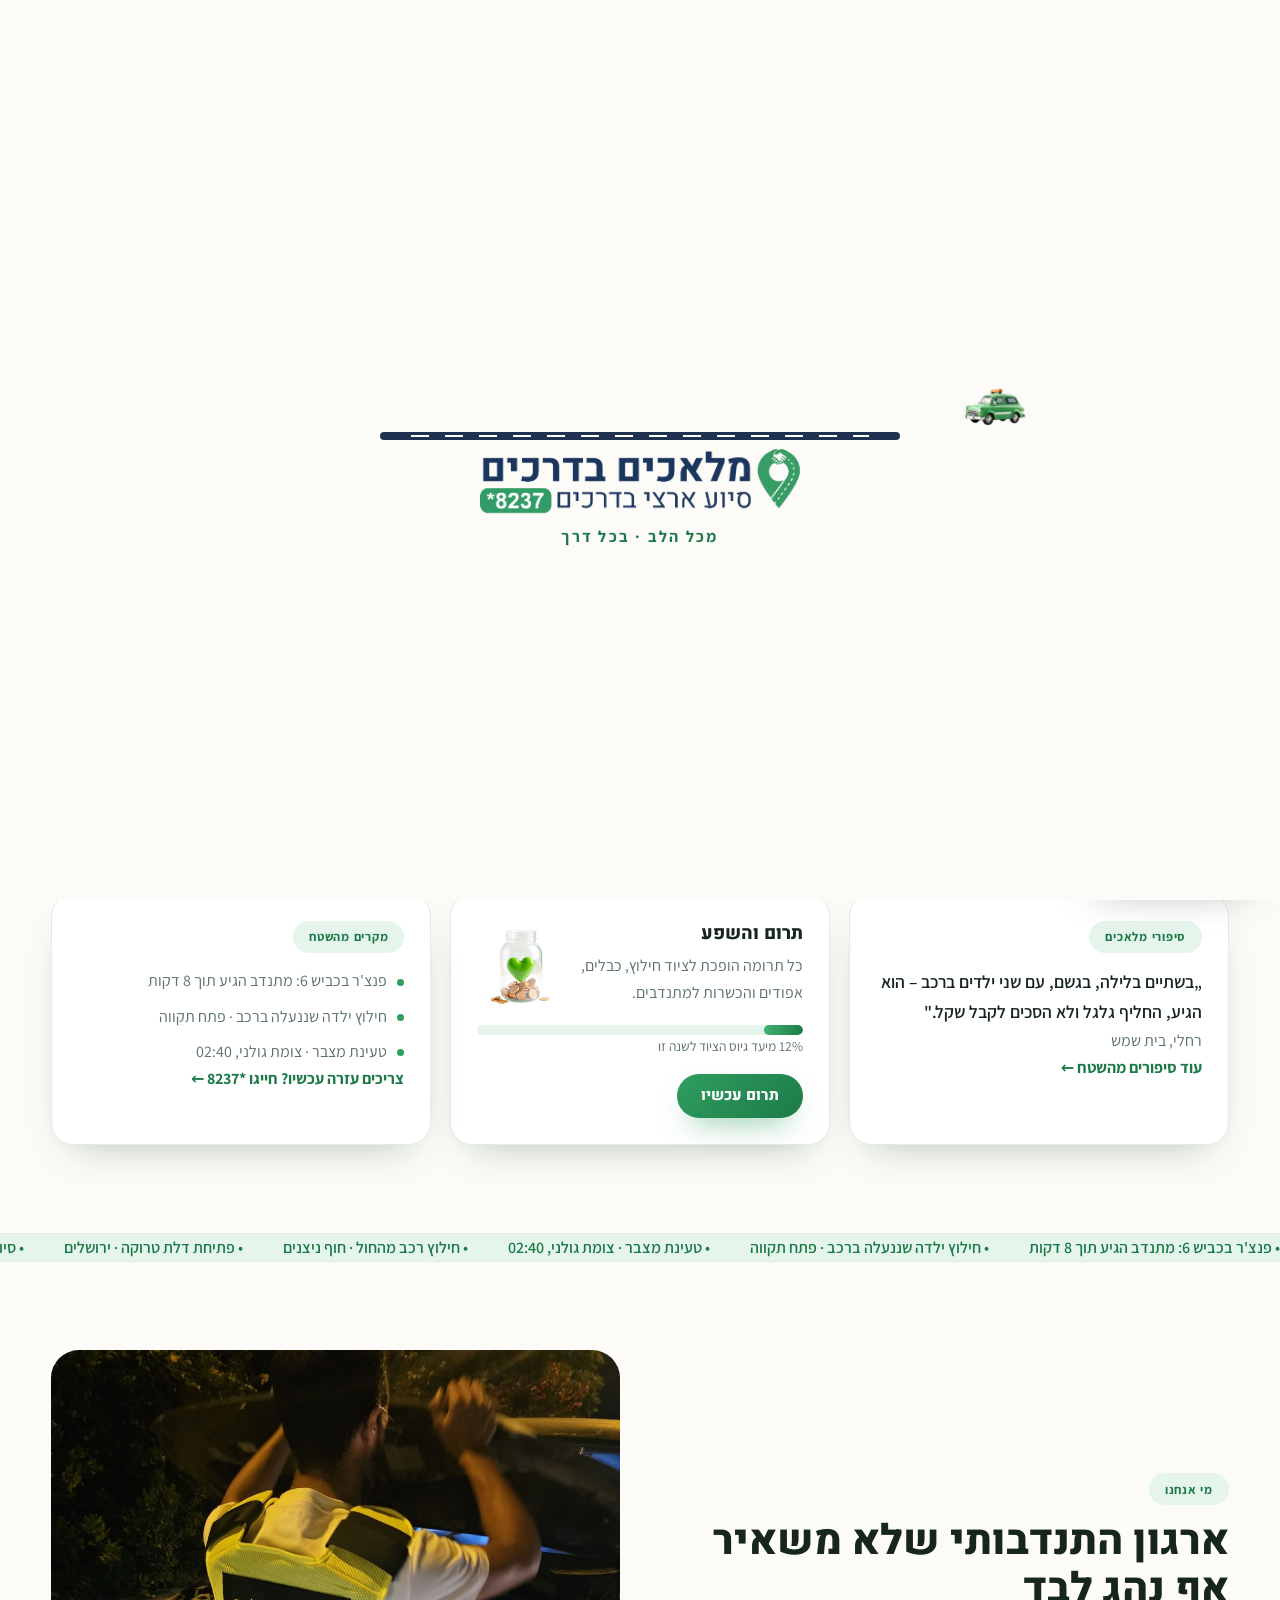
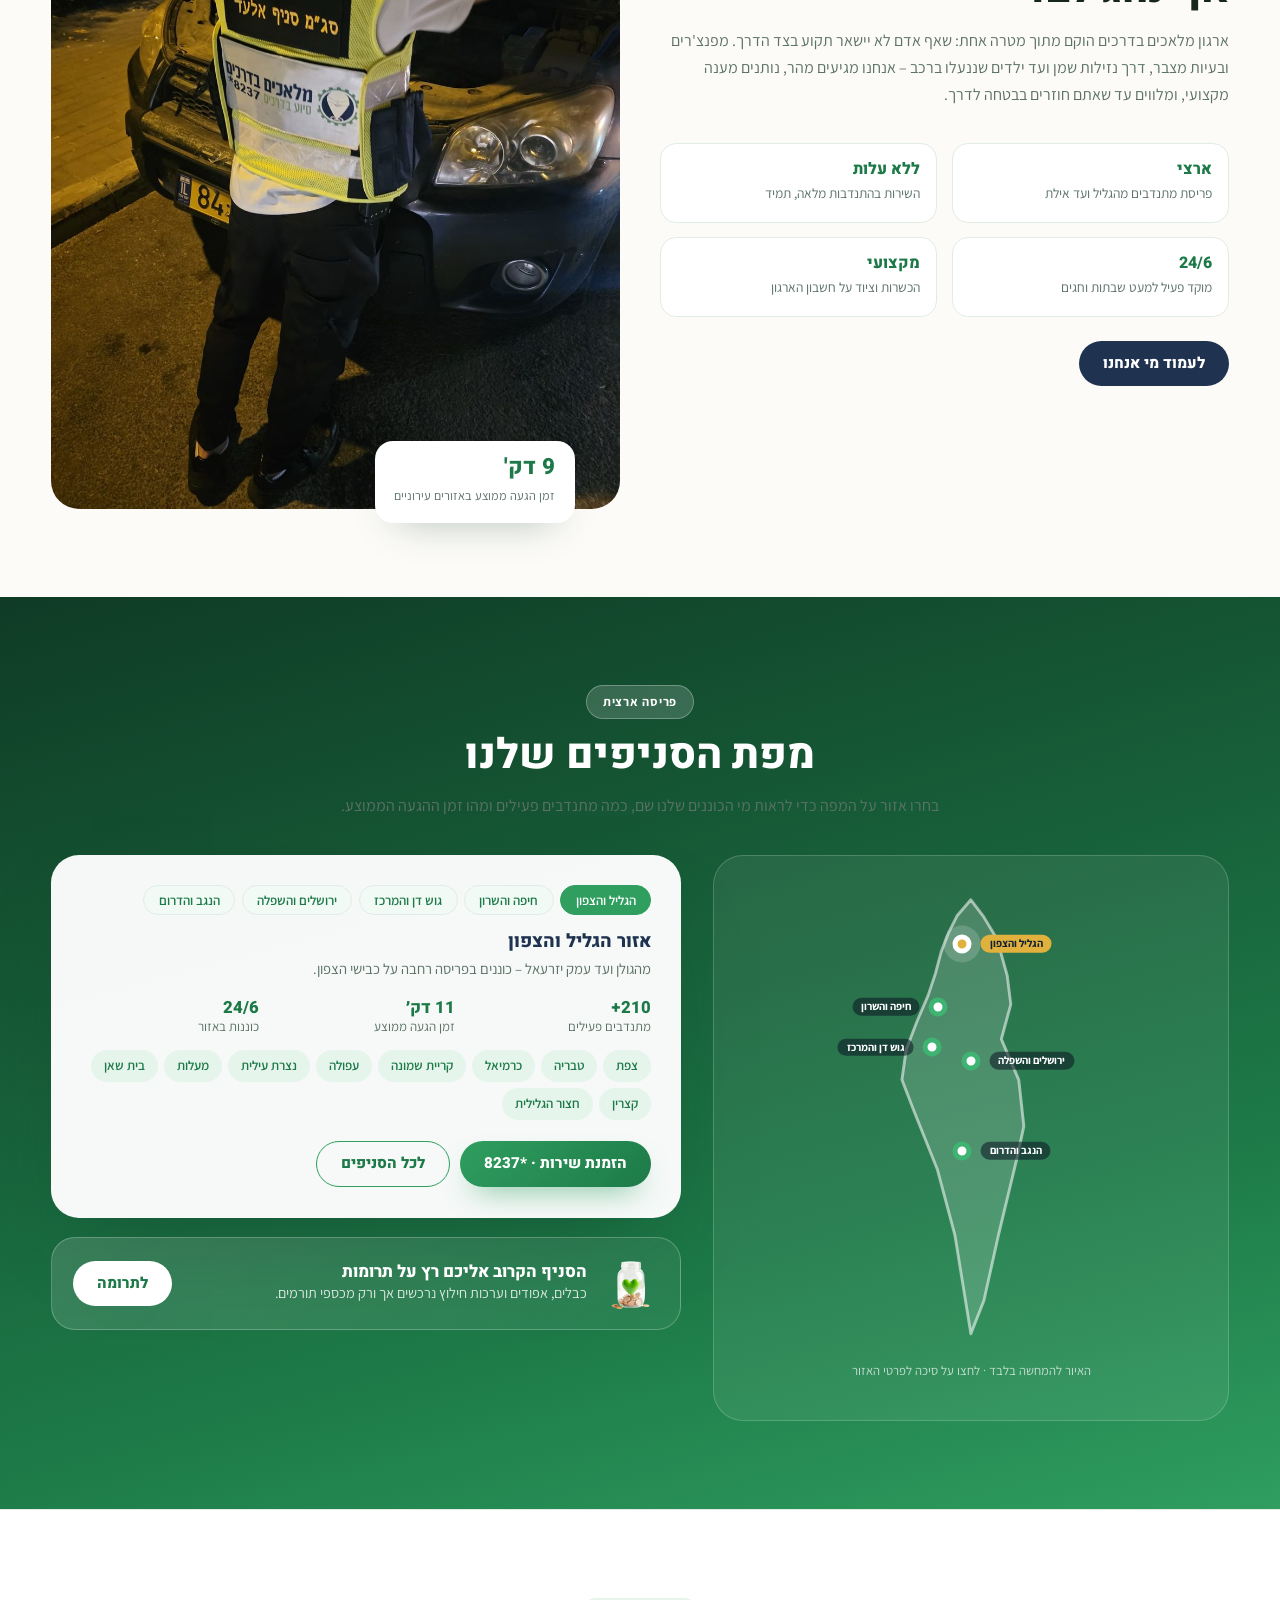
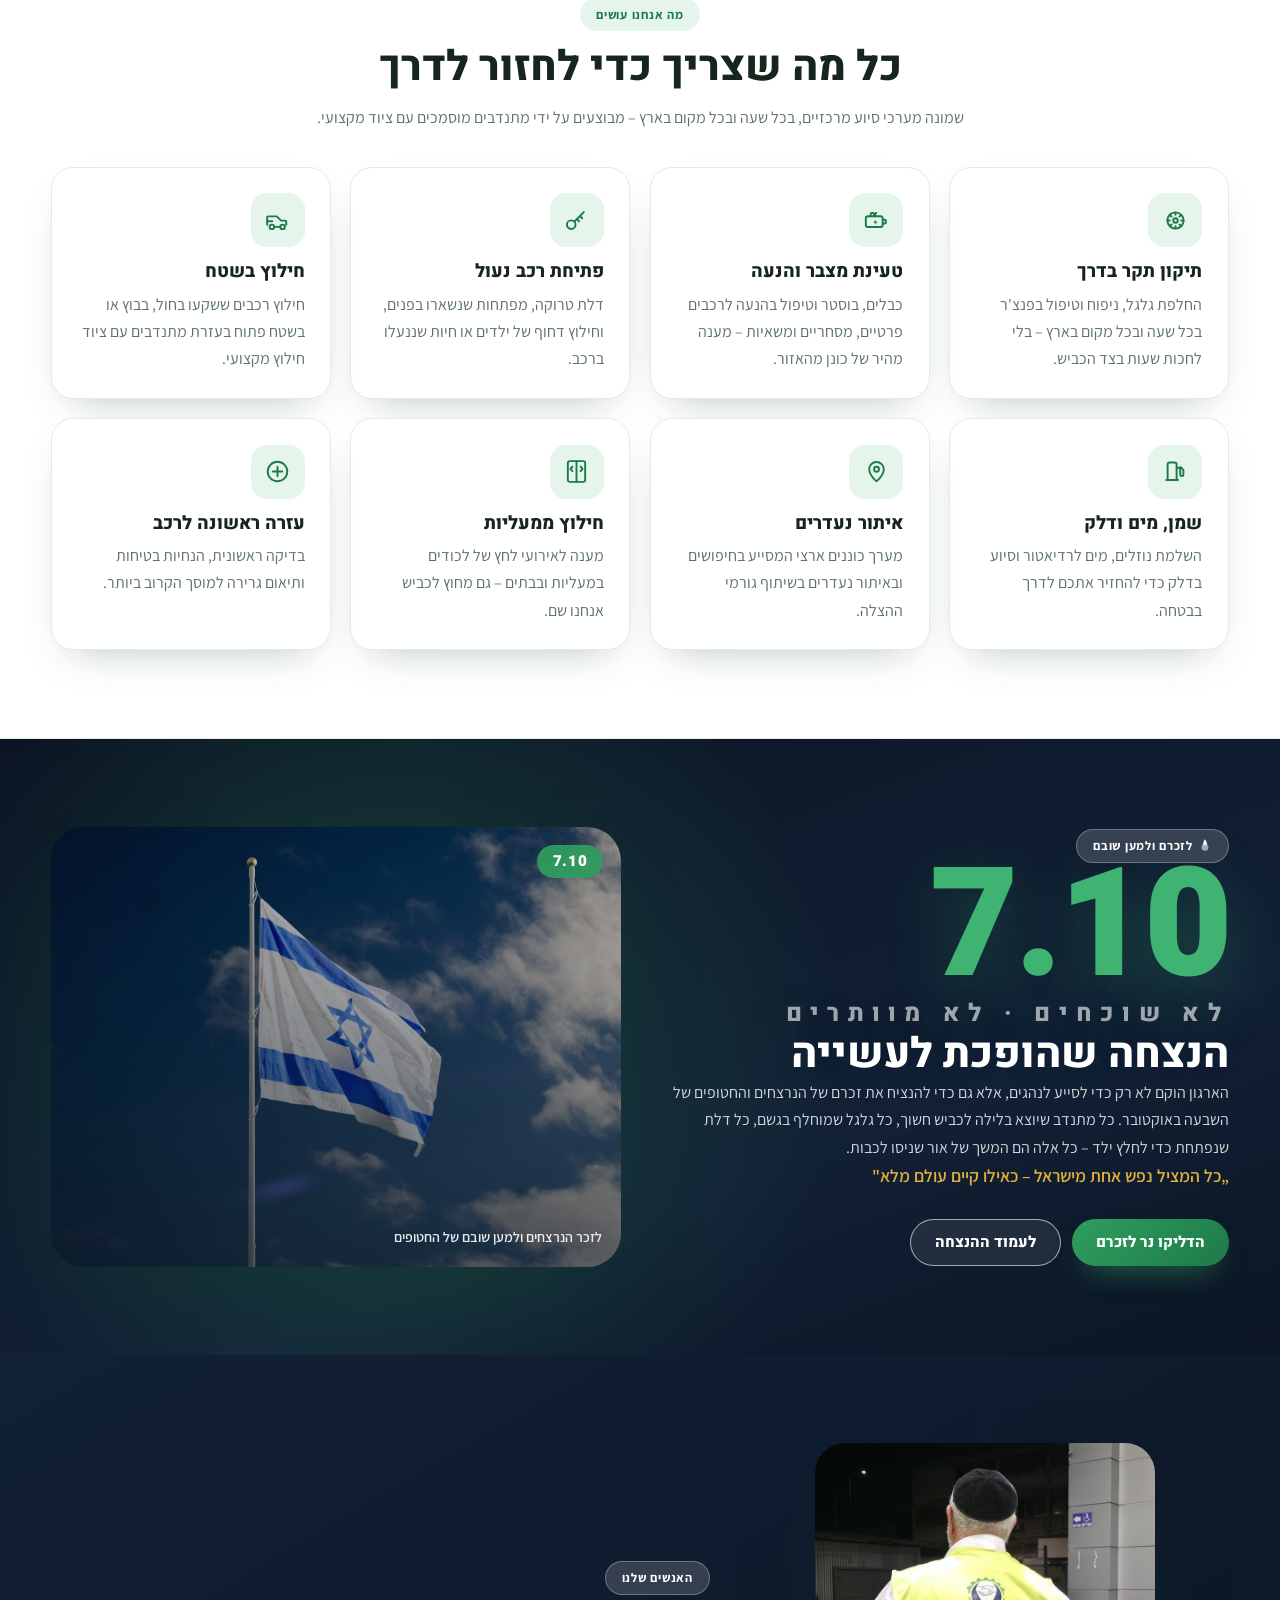
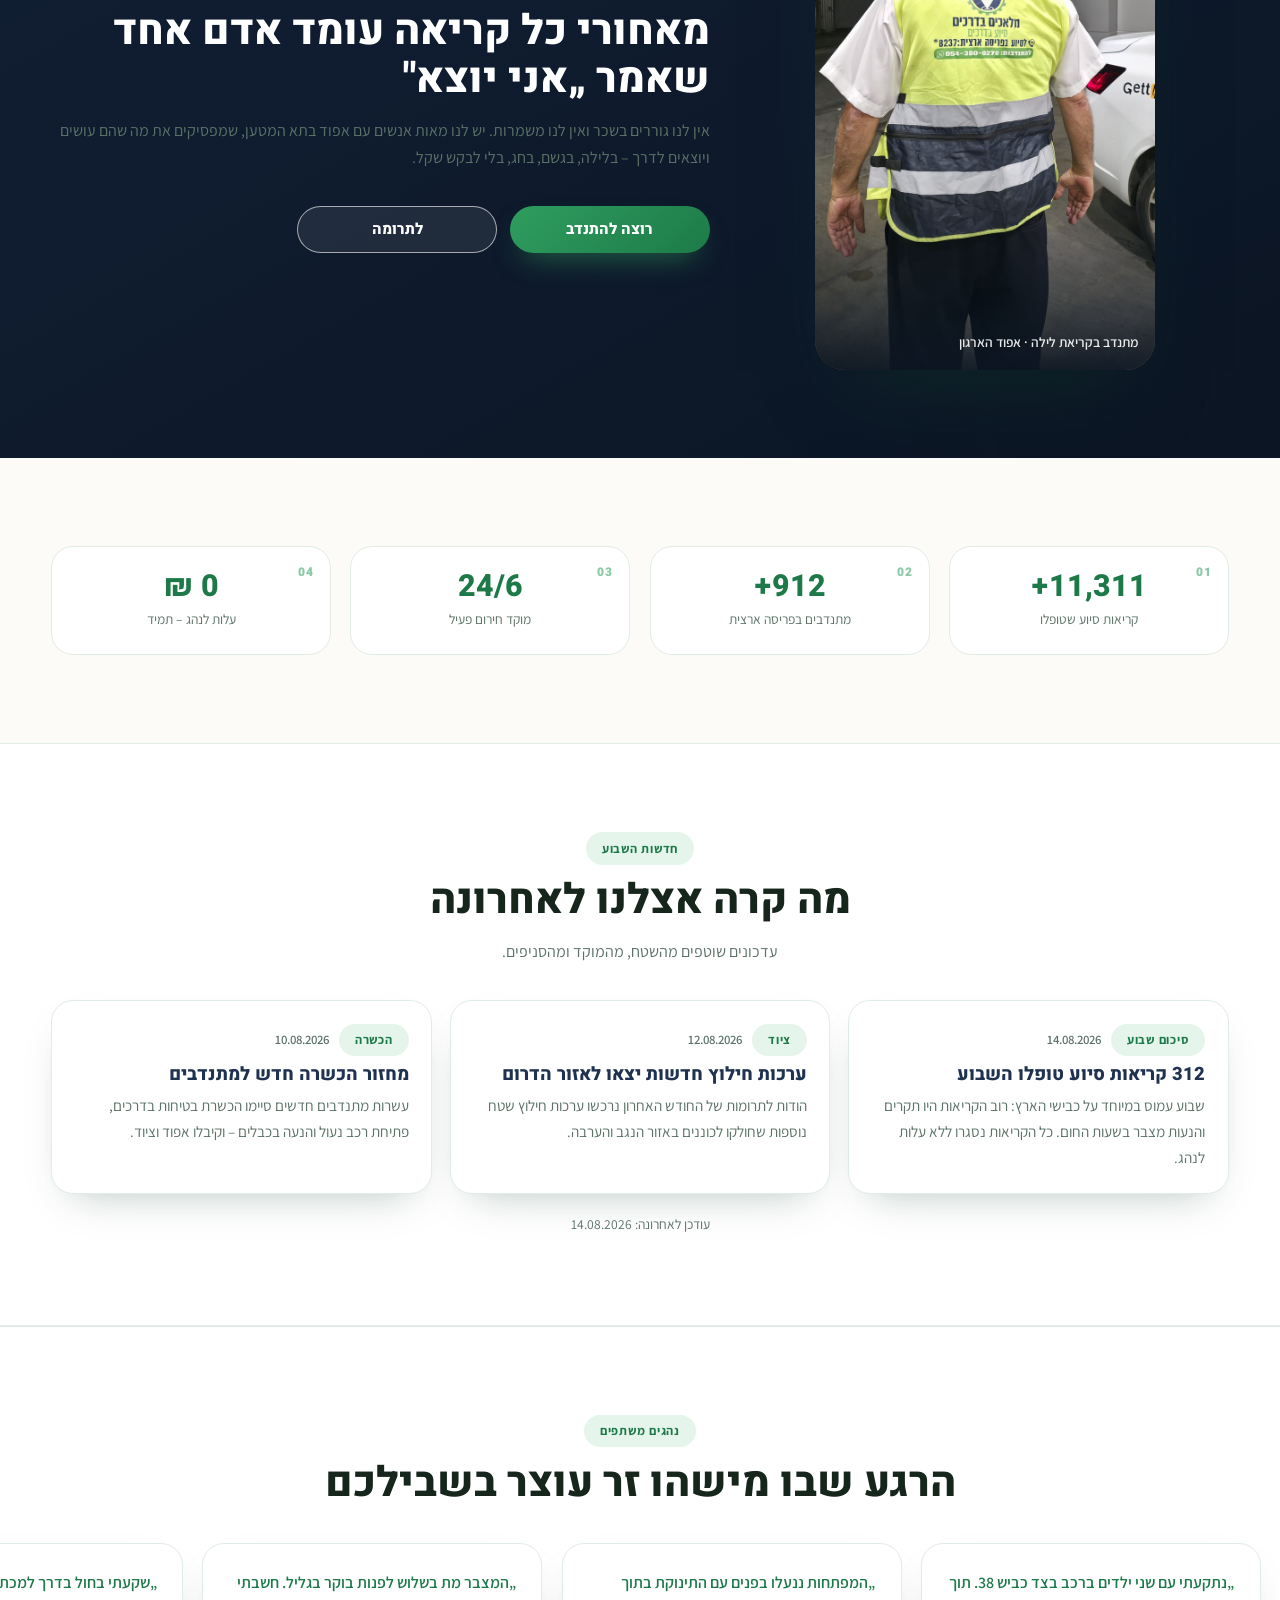
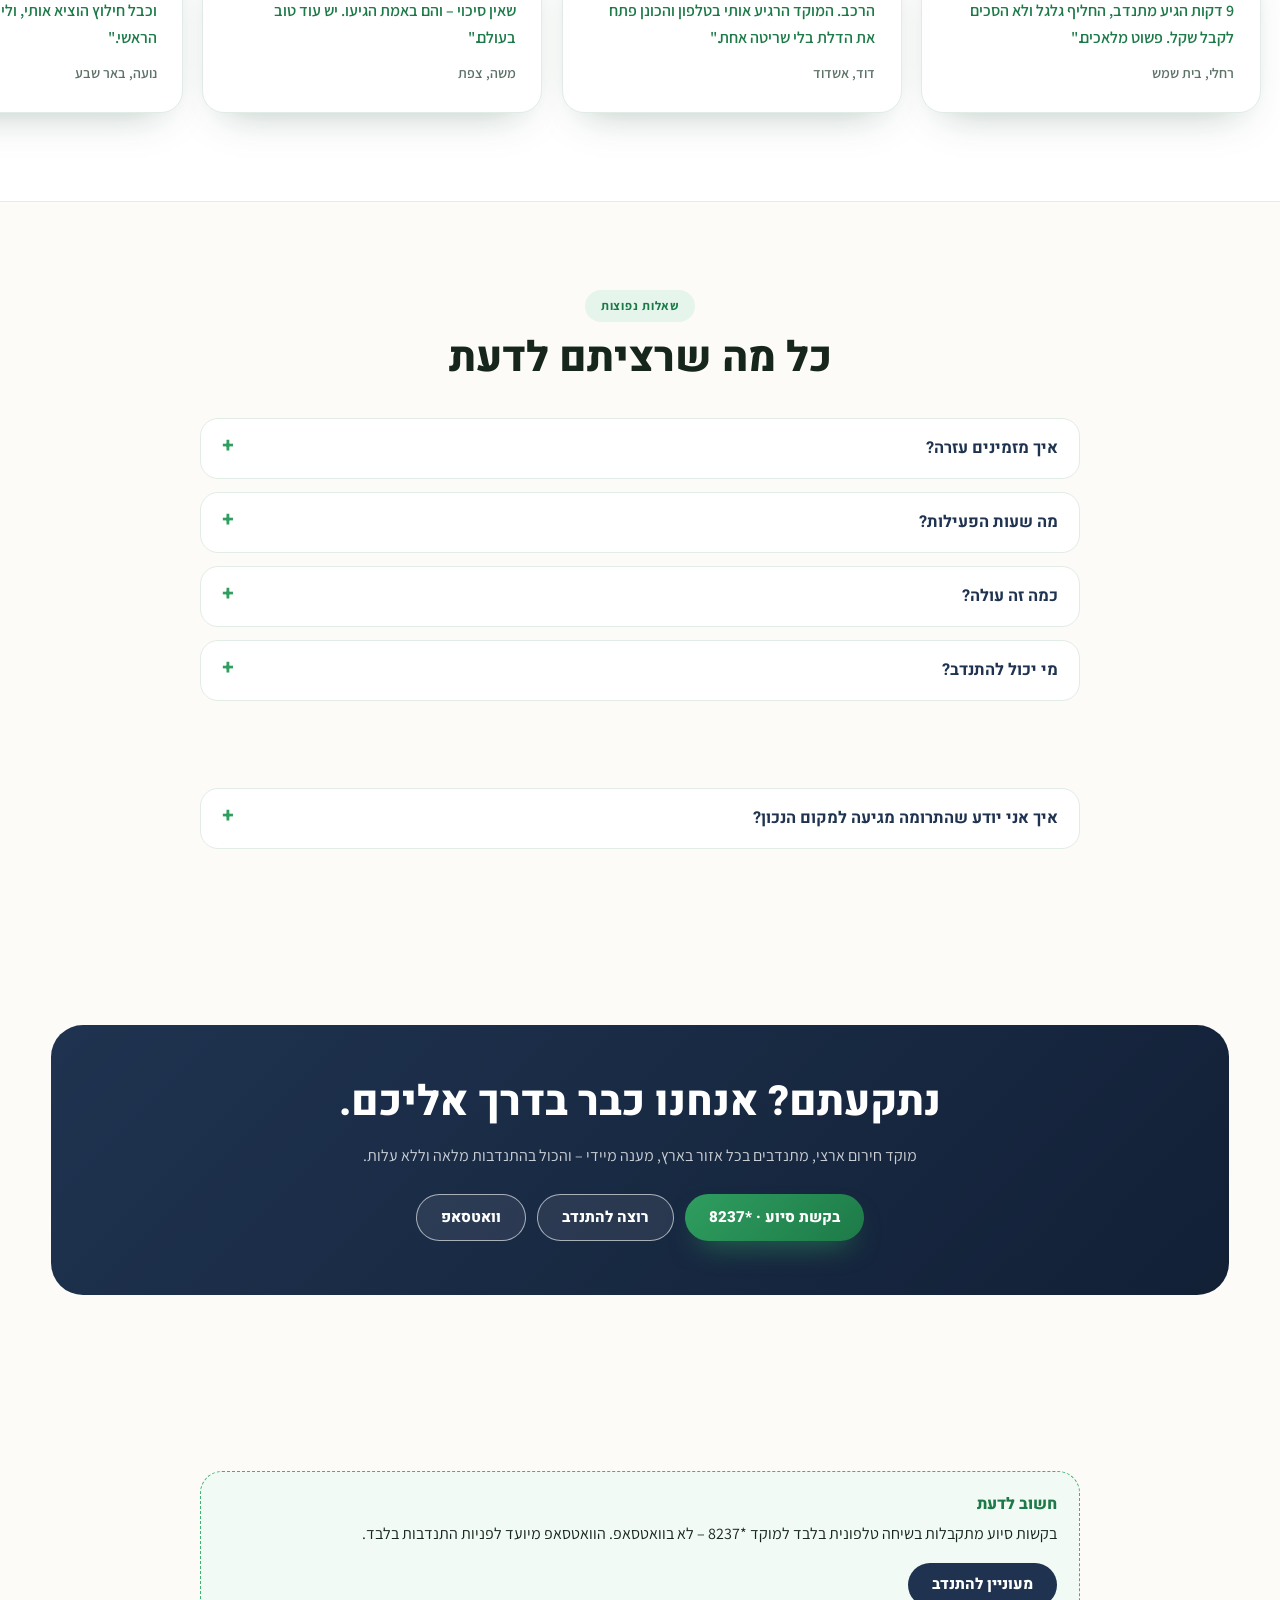
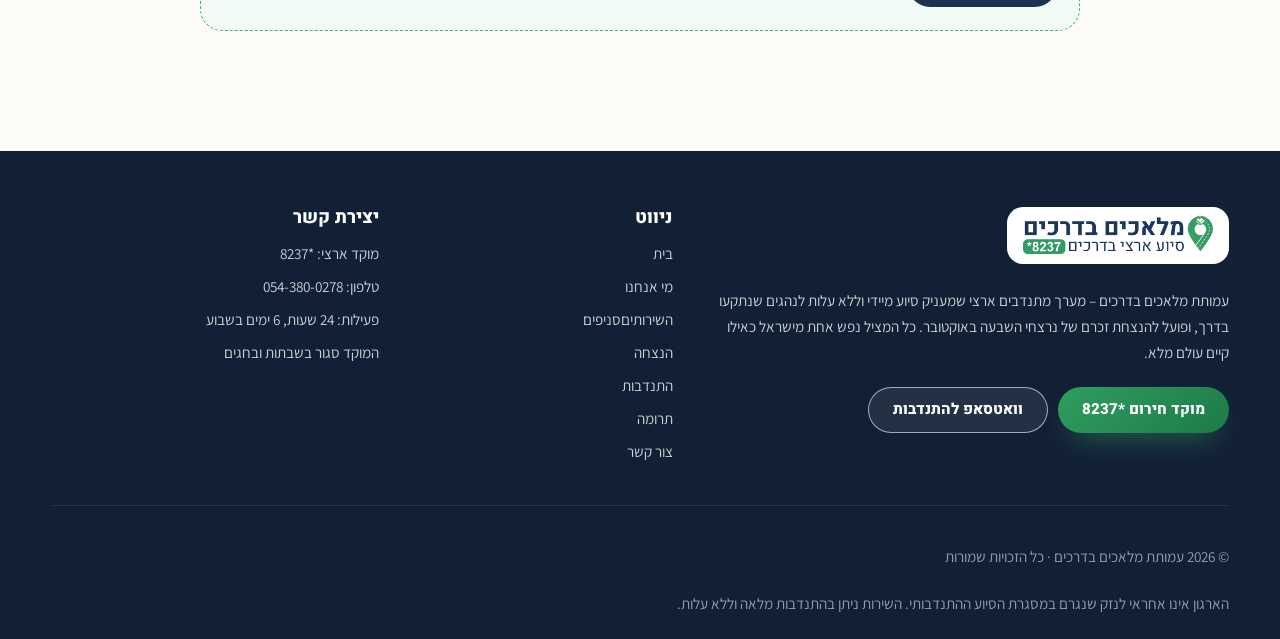
==== index.html @ f565f9f8 "Add files via upload" ====
<!DOCTYPE html>
<html lang="he" dir="rtl">
<head>
<meta charset="utf-8">
<meta name="viewport" content="width=device-width, initial-scale=1, viewport-fit=cover">
<title>מלאכים בדרכים | סיוע ארצי בדרכים 24/6 · *8237</title>
<meta name="description" content="נתקעתם בדרך? מלאכים בדרכים מגיעים אליכם בהתנדבות וללא עלות – פנצ&#x27;ר, מצבר, פתיחת רכב נעול וחילוץ בשטח. מוקד ארצי *8237.">
<meta property="og:title" content="מלאכים בדרכים | סיוע ארצי בדרכים 24/6 · *8237">
<meta property="og:description" content="נתקעתם בדרך? מלאכים בדרכים מגיעים אליכם בהתנדבות וללא עלות – פנצ&#x27;ר, מצבר, פתיחת רכב נעול וחילוץ בשטח. מוקד ארצי *8237.">
<meta property="og:type" content="website">
<meta name="twitter:card" content="summary_large_image">
<meta name="theme-color" content="#2f9e5f">
<link rel="icon" type="image/png" href="assets/favicon.png">
<link rel="preconnect" href="https://fonts.googleapis.com">
<link rel="preconnect" href="https://fonts.gstatic.com" crossorigin>
<link href="https://fonts.googleapis.com/css2?family=Heebo:wght@400;600;700;800;900&family=Assistant:wght@300;400;500;600;700&display=swap" rel="stylesheet">
<link rel="stylesheet" href="css/styles.css">
</head>
<body>

<div class="preloader" id="preloader">
  <div class="curtain curtain-top"></div>
  <div class="curtain curtain-bottom"></div>
  <div class="preloader-inner">
    <div class="road-wrap"><img class="intro-car" src="assets/car.png" alt=""><div class="road"></div><div class="road-dashes"></div></div>
    <img class="intro-logo" src="assets/logo.png" alt="מלאכים בדרכים">
    <p class="intro-tag">מכל הלב · בכל דרך</p>
  </div>
</div>

<header class="site-header" id="siteHeader">
  <div class="container header-inner">
    <a class="brand" href="index.html"><img src="assets/logo.png" alt="מלאכים בדרכים"></a>
    <div class="header-actions">
      <nav class="desktop-nav"><a class="nav-link is-active" href="index.html">בית</a><a class="nav-link" href="about.html">מי אנחנו</a><a class="nav-link" href="services.html">השירותים</a><a class="nav-link" href="branches.html">סניפים</a><a class="nav-link" href="memorial.html">הנצחה</a><a class="nav-link" href="volunteer.html">התנדבות</a><a class="nav-link" href="donate.html">תרומה</a><a class="nav-link" href="contact.html">צור קשר</a></nav>
      <a class="btn btn-navy" href="tel:*8237">חייגו *8237</a>
      <button class="burger" id="burger" aria-label="תפריט" aria-expanded="false"><span></span><span></span><span></span></button>
    </div>
  </div>
  <nav class="mobile-nav" id="mobileNav"><a href="index.html">בית</a><a href="about.html">מי אנחנו</a><a href="services.html">השירותים</a><a href="branches.html">סניפים</a><a href="memorial.html">הנצחה</a><a href="volunteer.html">התנדבות</a><a href="donate.html">תרומה</a><a href="contact.html">צור קשר</a><a class="btn btn-primary" href="tel:*8237">בקשת סיוע · *8237</a></nav>
</header>
<main>

<section class="hero">
  <div class="container hero-grid solo">
    <div class="hero-copy reveal">
      <span class="pill-light">עמותה התנדבותית · פריסה ארצית</span>
      <h1>נתקעתם עם הרכב?<br>אנחנו כבר בדרך אליכם</h1>
      <div class="road-strip" aria-hidden="true">
        <svg class="road-strip-car" viewBox="0 0 24 24" width="22" height="22" fill="none" stroke="#fff" stroke-width="1.8" stroke-linecap="round" stroke-linejoin="round"><path d="M3 15.5V12a1 1 0 0 1 1-1h1.5l2-3h9l2 3H20a1 1 0 0 1 1 1v3.5"/><path d="M3 15.5h18"/><circle cx="7.5" cy="15.5" r="1.6" fill="#fff" stroke="none"/><circle cx="16.5" cy="15.5" r="1.6" fill="#fff" stroke="none"/></svg>
      </div>
      <p>מוקד חירום 24/6 ומאות מתנדבים שיוצאים לדרך ברגע שאתם נתקעים: פנצ'ר, מצבר, דלת נעולה, חילוץ בשטח ואיתור נעדרים. מכל הלב, בכל דרך, בלי עלות ובלי תנאים, מתוך שליחות ולזכר נרצחי השבעה באוקטובר.</p>
      <div class="hero-actions duo">
        <a class="btn btn-white" href="tel:*8237">הזמנת שירות · *8237</a>
        <a class="btn btn-ghost-light" href="donate.html">לתרומה</a>
      </div>
      <dl class="hero-stats"><div><dt class="counter">12,400+</dt><dd>קריאות סיוע שטופלו</dd></div><div><dt class="counter">1,000+</dt><dd>מתנדבים בפריסה ארצית</dd></div><div><dt>24/6</dt><dd>מוקד חירום פעיל</dd></div></dl>
    </div>
  </div>
  <svg class="wave" viewBox="0 0 1440 90" preserveAspectRatio="none"><path d="M0 90V26C300 78 640 4 940 24 1160 39 1310 74 1440 56V90Z"/></svg>
</section>

<section class="container float-cards">
  <article class="card tilt reveal">
    <span class="pill">סיפורי מלאכים</span>
    <p class="quote">„בשתיים בלילה, בגשם, עם שני ילדים ברכב – הוא הגיע, החליף גלגל ולא הסכים לקבל שקל."</p>
    <p class="muted">רחלי, בית שמש</p>
    <a class="link" href="about.html">עוד סיפורים מהשטח ←</a>
  </article>
  <article class="card tilt reveal">
    <div class="card-row">
      <div><h3>תרום והשפע</h3><p class="muted">כל תרומה הופכת לציוד חילוץ, כבלים, אפודים והכשרות למתנדבים.</p></div>
      <img class="jar float" src="assets/jar.png" alt="צנצנת תרומות">
    </div>
    <div class="progress"><span style="width:12%"></span></div>
    <p class="muted small">12% מיעד גיוס הציוד לשנה זו</p>
    <a class="btn btn-primary" href="donate.html">תרום עכשיו</a>
  </article>
  <article class="card tilt reveal">
    <span class="pill">מקרים מהשטח</span>
    <ul class="dot-list"><li>פנצ'ר בכביש 6: מתנדב הגיע תוך 8 דקות</li><li>חילוץ ילדה שננעלה ברכב · פתח תקווה</li><li>טעינת מצבר · צומת גולני, 02:40</li></ul>
    <a class="link" href="tel:*8237">צריכים עזרה עכשיו? חייגו *8237 ←</a>
  </article>
</section>

<section class="ticker"><div class="ticker-track"><span>• פנצ'ר בכביש 6: מתנדב הגיע תוך 8 דקות</span><span>• חילוץ ילדה שננעלה ברכב · פתח תקווה</span><span>• טעינת מצבר · צומת גולני, 02:40</span><span>• חילוץ רכב מהחול · חוף ניצנים</span><span>• פתיחת דלת טרוקה · ירושלים</span><span>• סיוע בדלק · כביש 90</span><span>• פנצ'ר בכביש 6: מתנדב הגיע תוך 8 דקות</span><span>• חילוץ ילדה שננעלה ברכב · פתח תקווה</span><span>• טעינת מצבר · צומת גולני, 02:40</span><span>• חילוץ רכב מהחול · חוף ניצנים</span><span>• פתיחת דלת טרוקה · ירושלים</span><span>• סיוע בדלק · כביש 90</span></div></section>

<section class="container split">
  <div class="reveal">
    <div class="section-head start"><span class="pill">מי אנחנו</span><h2>ארגון התנדבותי שלא משאיר אף נהג לבד</h2><p>ארגון מלאכים בדרכים הוקם מתוך מטרה אחת: שאף אדם לא יישאר תקוע בצד הדרך. מפנצ'רים ובעיות מצבר, דרך נזילות שמן ועד ילדים שננעלו ברכב – אנחנו מגיעים מהר, נותנים מענה מקצועי, ומלווים עד שאתם חוזרים בבטחה לדרך.</p></div>
    <div class="mini-grid">
      <div class="mini"><strong>ארצי</strong><span>פריסת מתנדבים מהגליל ועד אילת</span></div>
      <div class="mini"><strong>ללא עלות</strong><span>השירות בהתנדבות מלאה, תמיד</span></div>
      <div class="mini"><strong>24/6</strong><span>מוקד פעיל למעט שבתות וחגים</span></div>
      <div class="mini"><strong>מקצועי</strong><span>הכשרות וציוד על חשבון הארגון</span></div>
    </div>
    <a class="btn btn-navy" href="about.html">לעמוד מי אנחנו</a>
  </div>
  <div class="reveal art-box">
    <img src="assets/field-hood.jpg" alt="מתנדב מלאכים בדרכים מטפל ברכב שנתקע בלילה">
    <div class="badge-float"><strong class="counter">9 דק'</strong><span>זמן הגעה ממוצע באזורים עירוניים</span></div>
  </div>
</section>

<!-- ===== פריסה ארצית: מפה + סניפים + תרומה ===== -->
<section class="reach">
  <div class="container">
    <div class="section-head"><span class="pill-light">פריסה ארצית</span><h2>מפת הסניפים שלנו</h2><p class="light-text">בחרו אזור על המפה כדי לראות מי הכוננים שלנו שם, כמה מתנדבים פעילים ומהו זמן ההגעה הממוצע.</p></div>
    <div class="reach-grid">
      <div class="map-stage reveal">
        <div class="map-canvas">
          <svg class="map-svg" viewBox="0 0 300 620" role="img" aria-label="מפת ישראל עם אזורי הפעילות של הארגון">
            <path class="map-land" d="M150 8 L168 32 L186 62 L200 112 L205 152 L192 200 L216 256 L223 320 L214 362 L188 470 L168 560 L150 606 L128 470 L104 380 L72 300 L55 256 L61 214 L76 175 L91 140 L101 110 L109 80 L119 54 L131 30 Z"/>
          </svg>
          <div class="map-pins" id="mapPins"></div>
        </div>
        <p class="map-legend">האיור להמחשה בלבד · לחצו על סיכה לפרטי האזור</p>
      </div>

      <div>
        <div class="branch-panel reveal">
          <div class="branch-tabs" id="branchTabs"></div>
          <div id="branchBody"></div>
          <div class="panel-actions">
            <a class="btn btn-primary" href="tel:*8237">הזמנת שירות · *8237</a>
            <a class="btn btn-outline" href="branches.html">לכל הסניפים</a>
          </div>
        </div>
        <div class="donate-inline reveal">
          <img src="assets/jar.png" alt="">
          <p><strong>הסניף הקרוב אליכם רץ על תרומות</strong>כבלים, אפודים וערכות חילוץ נרכשים אך ורק מכספי תורמים.</p>
          <a class="btn btn-white" href="donate.html">לתרומה</a>
        </div>
      </div>
    </div>
  </div>
</section>

<section class="band">
  <div class="container">
    <div class="section-head"><span class="pill">מה אנחנו עושים</span><h2>כל מה שצריך כדי לחזור לדרך</h2><p>שמונה מערכי סיוע מרכזיים, בכל שעה ובכל מקום בארץ – מבוצעים על ידי מתנדבים מוסמכים עם ציוד מקצועי.</p></div>
    <div class="grid-4"><article class="card tilt reveal"><span class="icon"><svg viewBox="0 0 24 24" fill="none" stroke="currentColor" stroke-width="1.7" stroke-linecap="round" stroke-linejoin="round"><circle cx="12" cy="12" r="7.2"/><circle cx="12" cy="12" r="2"/><path d="M12 4.8v2.1M12 17.1v2.1M4.8 12h2.1M17.1 12h2.1M7 7l1.5 1.5M15.5 15.5 17 17M7 17l1.5-1.5M15.5 8.5 17 7"/></svg></span><h3>תיקון תקר בדרך</h3><p class="muted">החלפת גלגל, ניפוח וטיפול בפנצ'ר בכל שעה ובכל מקום בארץ – בלי לחכות שעות בצד הכביש.</p></article><article class="card tilt reveal"><span class="icon"><svg viewBox="0 0 24 24" fill="none" stroke="currentColor" stroke-width="1.7" stroke-linecap="round" stroke-linejoin="round"><rect x="2.5" y="8.2" width="15" height="9.6" rx="2"/><path d="M17.5 11.3h1.8a1 1 0 0 1 1 1v1.4a1 1 0 0 1-1 1h-1.8"/><path d="M6.8 8.2V6.3a1 1 0 0 1 1-1h1a1 1 0 0 1 1 1v1.9M10.8 8.2V6.3a1 1 0 0 1 1-1"/><path d="M11.2 11 9.3 14h1.8l-.9 2.3L13 13h-1.8Z" fill="currentColor" stroke="none"/></svg></span><h3>טעינת מצבר והנעה</h3><p class="muted">כבלים, בוסטר וטיפול בהנעה לרכבים פרטיים, מסחריים ומשאיות – מענה מהיר של כונן מהאזור.</p></article><article class="card tilt reveal"><span class="icon"><svg viewBox="0 0 24 24" fill="none" stroke="currentColor" stroke-width="1.7" stroke-linecap="round" stroke-linejoin="round"><circle cx="7.3" cy="15.7" r="3.8"/><path d="M10 13 18.5 4.5M15 8l2 2M12.3 10.7l2 2"/></svg></span><h3>פתיחת רכב נעול</h3><p class="muted">דלת טרוקה, מפתחות שנשארו בפנים, וחילוץ דחוף של ילדים או חיות שננעלו ברכב.</p></article><article class="card tilt reveal"><span class="icon"><svg viewBox="0 0 24 24" fill="none" stroke="currentColor" stroke-width="1.7" stroke-linecap="round" stroke-linejoin="round"><path d="M2.8 15.8V9.3a1 1 0 0 1 1-1h7.6l3.8 3.8h3.6a1 1 0 0 1 1 1v2.7"/><circle cx="7" cy="17.7" r="2"/><circle cx="16.5" cy="17.7" r="2"/><path d="M9 17.7h5.5M2.8 12.6h4.6"/></svg></span><h3>חילוץ בשטח</h3><p class="muted">חילוץ רכבים ששקעו בחול, בבוץ או בשטח פתוח בעזרת מתנדבים עם ציוד חילוץ מקצועי.</p></article><article class="card tilt reveal"><span class="icon"><svg viewBox="0 0 24 24" fill="none" stroke="currentColor" stroke-width="1.7" stroke-linecap="round" stroke-linejoin="round"><path d="M5 19.5V5.8a1.8 1.8 0 0 1 1.8-1.8h4.4A1.8 1.8 0 0 1 13 5.8v13.7M3.8 19.5h10.4"/><path d="M13 8.6h1.8a1.4 1.4 0 0 1 1.4 1.4v4.6a1.4 1.4 0 0 0 2.8 0v-3.8l-2.3-2.8"/></svg></span><h3>שמן, מים ודלק</h3><p class="muted">השלמת נוזלים, מים לרדיאטור וסיוע בדלק כדי להחזיר אתכם לדרך בבטחה.</p></article><article class="card tilt reveal"><span class="icon"><svg viewBox="0 0 24 24" fill="none" stroke="currentColor" stroke-width="1.7" stroke-linecap="round" stroke-linejoin="round"><path d="M12 20.8s6.5-5.8 6.5-10.8a6.5 6.5 0 0 0-13 0c0 5 6.5 10.8 6.5 10.8Z"/><circle cx="12" cy="10" r="2.2"/></svg></span><h3>איתור נעדרים</h3><p class="muted">מערך כוננים ארצי המסייע בחיפושים ובאיתור נעדרים בשיתוף גורמי ההצלה.</p></article><article class="card tilt reveal"><span class="icon"><svg viewBox="0 0 24 24" fill="none" stroke="currentColor" stroke-width="1.7" stroke-linecap="round" stroke-linejoin="round"><rect x="4.3" y="2.8" width="15.4" height="18.4" rx="1.6"/><path d="M12 2.8v18.4"/><path d="M8.3 7.6 6.7 9.7l1.6 2.1M15.7 7.6l1.6 2.1-1.6 2.1"/></svg></span><h3>חילוץ ממעליות</h3><p class="muted">מענה לאירועי לחץ של לכודים במעליות ובבתים – גם מחוץ לכביש אנחנו שם.</p></article><article class="card tilt reveal"><span class="icon"><svg viewBox="0 0 24 24" fill="none" stroke="currentColor" stroke-width="1.7" stroke-linecap="round" stroke-linejoin="round"><circle cx="12" cy="12" r="8.7"/><path d="M12 7.8v8.4M7.8 12h8.4"/></svg></span><h3>עזרה ראשונה לרכב</h3><p class="muted">בדיקה ראשונית, הנחיות בטיחות ותיאום גרירה למוסך הקרוב ביותר.</p></article></div>
  </div>
</section>

<!-- ===== 7.10 – הנצחה ===== -->
<section class="seven-oct">
  <div class="memorial-glow" aria-hidden="true"></div>
  <div class="container oct-grid">
    <div class="reveal">
      <span class="pill-light"><svg width="14" height="14" viewBox="0 0 24 24" fill="currentColor" aria-hidden="true" style="vertical-align:-2px;margin-inline-end:.3rem"><path d="M12 2c2 3.2 3.2 5.2 3.2 7.6a3.2 3.2 0 0 1-6.4 0C8.8 7.2 10 5.2 12 2Z"/><path d="M12 22a6 6 0 0 1-6-6c0-2.6 1.6-4.6 3.4-6.6.4 2 1.4 3.4 2.6 3.4s2.2-1.4 2.6-3.4C16.4 11.4 18 13.4 18 16a6 6 0 0 1-6 6Z" opacity=".55"/></svg>לזכרם ולמען שובם</span>
      <p class="oct-mark">7.10<small>לא שוכחים · לא מוותרים</small></p>
      <h2 class="light">הנצחה שהופכת לעשייה</h2>
      <p class="light-text">הארגון הוקם לא רק כדי לסייע לנהגים, אלא גם כדי להנציח את זכרם של הנרצחים והחטופים של השבעה באוקטובר. כל מתנדב שיוצא בלילה לכביש חשוך, כל גלגל שמוחלף בגשם, כל דלת שנפתחת כדי לחלץ ילד – כל אלה הם המשך של אור שניסו לכבות.</p>
      <p class="gold quote">„כל המציל נפש אחת מישראל – כאילו קיים עולם מלא"</p>
      <div class="hero-actions">
        <a class="btn btn-primary" href="memorial.html#candle">הדליקו נר לזכרם</a>
        <a class="btn btn-ghost-light" href="memorial.html">לעמוד ההנצחה</a>
      </div>
    </div>
    <!-- להחלפה בתמונת החטופים כשתתקבל: החליפו רק את ה-src ואת ה-alt -->
    <figure class="oct-figure reveal">
      <span class="oct-badge">7.10</span>
      <img src="assets/memorial-flag.jpg" alt="דגל ישראל ונר זיכרון לזכר נרצחי וחטופי השבעה באוקטובר">
      <figcaption>לזכר הנרצחים ולמען שובם של החטופים</figcaption>
    </figure>
  </div>
</section>

<!-- ===== האנשים שמאחורי הקריאה ===== -->
<section class="crew">
  <div class="container crew-grid">
    <figure class="crew-photo reveal">
      <img src="assets/volunteer-cutout.png" alt="מתנדב מלאכים בדרכים באפוד הארגון בקריאה לילית">
      <figcaption>מתנדב בקריאת לילה · אפוד הארגון</figcaption>
    </figure>
    <div class="reveal">
      <div class="section-head start"><span class="pill-light">האנשים שלנו</span><h2>מאחורי כל קריאה עומד אדם אחד שאמר „אני יוצא"</h2><p class="light-text">אין לנו גוררים בשכר ואין לנו משמרות. יש לנו מאות אנשים עם אפוד בתא המטען, שמפסיקים את מה שהם עושים ויוצאים לדרך – בלילה, בגשם, בחג, בלי לבקש שקל.</p></div>
      <div class="hero-actions duo">
        <a class="btn btn-primary" href="volunteer.html">רוצה להתנדב</a>
        <a class="btn btn-ghost-light" href="donate.html">לתרומה</a>
      </div>
    </div>
  </div>
</section>

<section class="container">
  <div class="grid-4 stat-grid"><div class="stat reveal"><strong class="counter">12,400+</strong><span>קריאות סיוע שטופלו</span></div><div class="stat reveal"><strong class="counter">1,000+</strong><span>מתנדבים בפריסה ארצית</span></div><div class="stat reveal"><strong>24/6</strong><span>מוקד חירום פעיל</span></div><div class="stat reveal"><strong class="counter">0 ₪</strong><span>עלות לנהג – תמיד</span></div></div>
</section>

<!-- ===== חדשות השבוע – התוכן מגיע מ-js/news.js ===== -->
<section class="band">
  <div class="container">
    <div class="section-head"><span class="pill">חדשות השבוע</span><h2>מה קרה אצלנו לאחרונה</h2><p>עדכונים שוטפים מהשטח, מהמוקד ומהסניפים.</p></div>
    <div class="news-grid" id="newsGrid" data-limit="3"></div>
    <p class="news-updated" id="newsUpdated"></p>
  </div>
</section>

<section class="band overflow">
  <div class="container"><div class="section-head"><span class="pill">נהגים משתפים</span><h2>הרגע שבו מישהו זר עוצר בשבילכם</h2></div></div>
  <div class="ticker-track slow"><blockquote class="card quote-card"><p>„נתקעתי עם שני ילדים ברכב בצד כביש 38. תוך 9 דקות הגיע מתנדב, החליף גלגל ולא הסכים לקבל שקל. פשוט מלאכים."</p><footer>רחלי, בית שמש</footer></blockquote><blockquote class="card quote-card"><p>„המפתחות ננעלו בפנים עם התינוקת בתוך הרכב. המוקד הרגיע אותי בטלפון והכונן פתח את הדלת בלי שריטה אחת."</p><footer>דוד, אשדוד</footer></blockquote><blockquote class="card quote-card"><p>„המצבר מת בשלוש לפנות בוקר בגליל. חשבתי שאין סיכוי – והם באמת הגיעו. יש עוד טוב בעולם."</p><footer>משה, צפת</footer></blockquote><blockquote class="card quote-card"><p>„שקעתי בחול בדרך למכתש. מתנדב עם ג'יפ וכבל חילוץ הוציא אותי, וליווה אותי עד לכביש הראשי."</p><footer>נועה, באר שבע</footer></blockquote><blockquote class="card quote-card"><p>„נתקעתי עם שני ילדים ברכב בצד כביש 38. תוך 9 דקות הגיע מתנדב, החליף גלגל ולא הסכים לקבל שקל. פשוט מלאכים."</p><footer>רחלי, בית שמש</footer></blockquote><blockquote class="card quote-card"><p>„המפתחות ננעלו בפנים עם התינוקת בתוך הרכב. המוקד הרגיע אותי בטלפון והכונן פתח את הדלת בלי שריטה אחת."</p><footer>דוד, אשדוד</footer></blockquote><blockquote class="card quote-card"><p>„המצבר מת בשלוש לפנות בוקר בגליל. חשבתי שאין סיכוי – והם באמת הגיעו. יש עוד טוב בעולם."</p><footer>משה, צפת</footer></blockquote><blockquote class="card quote-card"><p>„שקעתי בחול בדרך למכתש. מתנדב עם ג'יפ וכבל חילוץ הוציא אותי, וליווה אותי עד לכביש הראשי."</p><footer>נועה, באר שבע</footer></blockquote></div>
</section>

<section class="container narrow">
  <div class="section-head"><span class="pill">שאלות נפוצות</span><h2>כל מה שרציתם לדעת</h2></div>
  <div class="faq"><div class="faq-item reveal"><button class="faq-q">איך מזמינים עזרה?<span>+</span></button><div class="faq-a"><p>מחייגים למוקד *8237 בשיחה רגילה (לא בוואטסאפ), מוסרים מיקום ותיאור קצר של התקלה, והכונן הקרוב אליכם יוצא לדרך.</p></div></div><div class="faq-item reveal"><button class="faq-q">מה שעות הפעילות?<span>+</span></button><div class="faq-a"><p>המוקד פעיל 24 שעות ביממה, 6 ימים בשבוע. נסגר שעה לפני כניסת השבת ונפתח שעה לאחר יציאתה.</p></div></div><div class="faq-item reveal"><button class="faq-q">כמה זה עולה?<span>+</span></button><div class="faq-a"><p>השירות ניתן ללא עלות וללא תנאים. אנחנו עמותה התנדבותית – כל התרומות מופנות לציוד, הכשרות והרחבת הפריסה.</p></div></div><div class="faq-item reveal"><button class="faq-q">מי יכול להתנדב?<span>+</span></button><div class="faq-a"><p>כל אדם עם רצון טוב לעזור. אין צורך בניסיון קודם – אנחנו מספקים הכשרה, אפוד וציוד על חשבון הארגון.</p></div></div><div class="faq-item reveal"><button class="faq-q">מה עושים עם רכב שנתקע באמצע הדרך?<span>+</span></button><div class="faq-a"><p>עוצרים בשול במקום בטוח, מדליקים אורות חירום ומציבים משולש אזהרה, ומתקשרים למוקד – ננחה אתכם עד שהכונן מגיע.</p></div></div><div class="faq-item reveal"><button class="faq-q">איך אני יודע שהתרומה מגיעה למקום הנכון?<span>+</span></button><div class="faq-a"><p>העמותה פועלת בשקיפות מלאה. כל תרומה מופנית לרכישת ציוד חילוץ, הכשרת מתנדבים והרחבת השירות.</p></div></div></div>
</section>


<section class="container">
  <div class="cta-band reveal">
    <h2>נתקעתם? אנחנו כבר בדרך אליכם.</h2>
    <p>מוקד חירום ארצי, מתנדבים בכל אזור בארץ, מענה מיידי – והכול בהתנדבות מלאה וללא עלות.</p>
    <div class="cta-actions">
      <a class="btn btn-primary" href="tel:*8237">בקשת סיוע · *8237</a>
      <a class="btn btn-ghost-light" href="volunteer.html">רוצה להתנדב</a>
      <a class="btn btn-ghost-light" href="https://wa.me/972543800278">וואטסאפ</a>
    </div>
  </div>
</section>

<section class="container narrow">
  <div class="note reveal">
    <strong>חשוב לדעת</strong>
    <p>בקשות סיוע מתקבלות בשיחה טלפונית בלבד למוקד *8237 – לא בוואטסאפ. הוואטסאפ מיועד לפניות התנדבות בלבד.</p>
    <a class="btn btn-navy" href="https://wa.me/972543800278">מעוניין להתנדב</a>
  </div>
</section>

</main>

<footer class="site-footer">
  <div class="container footer-grid">
    <div class="footer-about">
      <span class="footer-logo"><img src="assets/logo.png" alt="מלאכים בדרכים"></span>
      <p>עמותת מלאכים בדרכים – מערך מתנדבים ארצי שמעניק סיוע מיידי וללא עלות לנהגים שנתקעו בדרך, ופועל להנצחת זכרם של נרצחי השבעה באוקטובר. כל המציל נפש אחת מישראל כאילו קיים עולם מלא.</p>
      <div class="footer-cta">
        <a class="btn btn-primary" href="tel:*8237">מוקד חירום *8237</a>
        <a class="btn btn-ghost-light" href="https://wa.me/972543800278">וואטסאפ להתנדבות</a>
      </div>
    </div>
    <div><h3>ניווט</h3><ul class="footer-links"><li><a href="index.html">בית</a></li><li><a href="about.html">מי אנחנו</a></li><li><a href="services.html">השירותים</a><a href="branches.html">סניפים</a></li><li><a href="memorial.html">הנצחה</a></li><li><a href="volunteer.html">התנדבות</a></li><li><a href="donate.html">תרומה</a></li><li><a href="contact.html">צור קשר</a></li></ul></div>
    <div><h3>יצירת קשר</h3><ul class="footer-links">
      <li>מוקד ארצי: <a href="tel:*8237">*8237</a></li>
      <li>טלפון: <a href="tel:+972543800278">054-380-0278</a></li>
      <li>פעילות: 24 שעות, 6 ימים בשבוע</li>
      <li>המוקד סגור בשבתות ובחגים</li></ul></div>
  </div>
  <div class="footer-bottom container">
    <p>© 2026 עמותת מלאכים בדרכים · כל הזכויות שמורות</p>
    <p>הארגון אינו אחראי לנזק שנגרם במסגרת הסיוע ההתנדבותי. השירות ניתן בהתנדבות מלאה וללא עלות.</p>
  </div>
</footer>
<nav class="app-nav" id="appNav" aria-label="ניווט מהיר">
  <a href="index.html" class="app-nav-item" data-page="index"><svg viewBox="0 0 24 24" fill="none" stroke="currentColor" stroke-width="1.8" stroke-linecap="round" stroke-linejoin="round"><path d="M4 11.5 12 4l8 7.5"/><path d="M6 10v9a1 1 0 0 0 1 1h4v-6h2v6h4a1 1 0 0 0 1-1v-9"/></svg><span>בית</span></a>
  <a href="services.html" class="app-nav-item" data-page="services"><svg viewBox="0 0 24 24" fill="none" stroke="currentColor" stroke-width="1.8" stroke-linecap="round" stroke-linejoin="round"><path d="M14.7 6.3a3.5 3.5 0 0 0-4.8 4.1L4 16.3V20h3.7l5.9-5.9a3.5 3.5 0 0 0 4.1-4.8l-2.6 2.6-1.9-1.9 2.5-2.7Z"/></svg><span>שירותים</span></a>
  <a href="tel:*8237" class="app-nav-item app-nav-call"><span class="app-nav-call-circle"><svg viewBox="0 0 24 24" fill="none" stroke="currentColor" stroke-width="1.8" stroke-linecap="round" stroke-linejoin="round"><path d="M5.5 4h3l1.4 4.2-2 1.6a12 12 0 0 0 6.3 6.3l1.6-2 4.2 1.4v3a1.5 1.5 0 0 1-1.6 1.5A16.5 16.5 0 0 1 4 5.6 1.5 1.5 0 0 1 5.5 4Z"/></svg></span><span>מוקד</span></a>
  <a href="volunteer.html" class="app-nav-item" data-page="volunteer"><svg viewBox="0 0 24 24" fill="none" stroke="currentColor" stroke-width="1.8" stroke-linecap="round" stroke-linejoin="round"><path d="M12 20s-7-4.6-9-9.3C1.6 6.9 4 4 7 4c2 0 3.5 1.2 5 3 1.5-1.8 3-3 5-3 3 0 5.4 2.9 4 6.7C19 15.4 12 20 12 20Z"/></svg><span>התנדבות</span></a>
  <button type="button" class="app-nav-item" id="navMore"><svg viewBox="0 0 24 24" fill="none" stroke="currentColor" stroke-width="1.8" stroke-linecap="round" stroke-linejoin="round"><path d="M4 6h16M4 12h16M4 18h16"/></svg><span>עוד</span></button>
</nav>
<a class="floating-call" href="tel:*8237"><span class="pulse"></span>סיוע עכשיו *8237</a>
<script src="js/branches.js"></script>
<script src="js/news.js"></script>
<script src="js/main.js"></script>
</body>
</html>
---- css/styles.css ----
:root{
  --green-900:#0f3b25; --green-700:#1d7a48; --green-600:#2f9e5f; --green-500:#3fb371;
  --green-100:#e6f5ec; --green-50:#f2faf5;
  --navy:#1f3350; --navy-900:#122036; --gold:#e0b13c;
  --ink:#16261c; --muted:#5c7267; --line:#e2ece6; --white:#fff; --cream:#fcfbf8;
  --radius:22px; --shadow:0 18px 40px -22px rgba(15,59,37,.35);
  --shadow-lg:0 40px 80px -40px rgba(15,59,37,.5);
}
*{box-sizing:border-box;margin:0;padding:0}
html{scroll-behavior:smooth}
body{font-family:"Assistant",system-ui,sans-serif;background:var(--cream);color:var(--ink);line-height:1.7;overflow-x:hidden}
h1,h2,h3,strong,.btn{font-family:"Heebo","Assistant",sans-serif;font-weight:800;line-height:1.15}
h1{font-size:clamp(2.3rem,5.6vw,4.4rem)}
.memorial-title .gold{display:block;font-size:1.3em;margin-bottom:.1em}
h2{font-size:clamp(1.6rem,3.4vw,2.6rem)}
h3{font-size:1.15rem}
img{max-width:100%;display:block;height:auto}
a{color:var(--green-700);text-decoration:none}
.container{width:min(1180px,92vw);margin-inline:auto}
section{position:relative}
main>section{padding-block:clamp(3rem,7vw,5.5rem)}
main>section.hero,main>section.page-hero,main>section.memorial-hero,main>section.ticker{padding-block:0}
.muted{color:var(--muted)}
.small{font-size:.85rem}
.center{text-align:center}
.gap-top{margin-top:2rem}
.light{color:#fff}.light-text{color:rgba(255,255,255,.82)}
.gold{color:var(--gold)}
.quote{font-size:1.1rem;font-weight:600}
.big-quote{font-size:clamp(1.1rem,2.4vw,1.6rem);font-weight:700;margin-top:1.4rem}
.prose p{margin-top:1rem;color:var(--muted)}
.narrow{width:min(880px,92vw)}

/* buttons */
.btn{display:inline-flex;align-items:center;justify-content:center;gap:.5rem;padding:.85rem 1.5rem;border-radius:999px;font-size:.95rem;border:0;cursor:pointer;transition:transform .25s,box-shadow .25s,background .25s}
.btn:hover{transform:translateY(-2px)}
.btn-primary{background:linear-gradient(135deg,var(--green-600),var(--green-700));color:#fff;box-shadow:0 14px 30px -14px rgba(47,158,95,.8)}
.btn-navy{background:var(--navy);color:#fff}
.btn-white{background:#fff;color:var(--green-700);box-shadow:var(--shadow)}
.btn-outline{border:1.5px solid var(--green-600);color:var(--green-700);background:transparent}
.btn-ghost-light{border:1.5px solid rgba(255,255,255,.6);color:#fff;background:rgba(255,255,255,.08)}
.btn.full{width:100%}
.link{color:var(--green-700);font-weight:700}
.pill{display:inline-block;background:var(--green-100);color:var(--green-700);border-radius:999px;padding:.35rem 1rem;font-size:.78rem;font-weight:700;letter-spacing:.06em}
.pill-light{display:inline-block;background:rgba(255,255,255,.16);color:#fff;border:1px solid rgba(255,255,255,.28);border-radius:999px;padding:.35rem 1rem;font-size:.78rem;font-weight:700;letter-spacing:.06em}

/* header */
.site-header{position:sticky;top:0;z-index:60;backdrop-filter:blur(14px);background:rgba(252,251,248,.86);border-bottom:1px solid var(--line);transition:box-shadow .3s}
.site-header.scrolled{box-shadow:0 10px 30px -20px rgba(0,0,0,.4)}
.header-inner{display:flex;align-items:center;justify-content:space-between;gap:1rem;padding-block:.7rem}
.brand img{height:44px;width:auto}
.header-actions{display:flex;align-items:center;gap:.6rem}
.desktop-nav{display:none;gap:.2rem}
.nav-link{padding:.5rem .8rem;border-radius:999px;color:var(--navy);font-weight:600;font-size:.95rem}
.nav-link:hover{background:var(--green-100)}
.nav-link.is-active{background:var(--green-600);color:#fff}
.burger{width:44px;height:44px;border-radius:14px;background:var(--green-100);display:grid;place-content:center;gap:4px}
.burger span{display:block;width:20px;height:2px;background:var(--green-700);border-radius:2px}
.mobile-nav{display:none;flex-direction:column;gap:.4rem;padding:1rem 4vw 1.4rem;border-top:1px solid var(--line)}
.mobile-nav.open{display:flex}
.mobile-nav a{padding:.6rem .8rem;border-radius:14px;color:var(--navy);font-weight:600}
.mobile-nav a:hover{background:var(--green-100)}
@media(min-width:1024px){.desktop-nav{display:flex}.burger{display:none}}

/* hero */
.hero {
  background: radial-gradient(120% 120% at 80% 0%, var(--green-500), var(--green-700) 55%, var(--green-900));
  color: #fff;
  padding-top: clamp(2.5rem, 6vw, 4.5rem);
  padding-bottom: clamp(10rem, 18vw, 14rem); /* הגדלנו משמעותית את הריווח התחתון כדי לדחוף את הגלים */
  min-height: 90vh; /* מגדיר גובה מינימלי של 80% מגובה המסך */
  display: flex;
  align-items: center; /* עוזר למרכז את התוכן אנכית באזור המוגדל */
}
.hero-grid{display:grid;gap:2.5rem;align-items:center}
.hero-copy h1{margin:1rem 0}
.hero-copy p{color:rgba(255,255,255,.85);max-width:34rem}
.hero-actions{display:flex;flex-wrap:wrap;gap:.7rem;margin-top:1.8rem}
.road-strip{position:relative;width:170px;height:26px;margin-top:1rem;overflow:hidden}
.road-strip::before{content:"";position:absolute;top:50%;left:0;right:0;height:2px;background:repeating-linear-gradient(90deg,rgba(255,255,255,.45) 0 10px,transparent 10px 18px);transform:translateY(-50%)}
.road-strip-car{position:absolute;top:50%;transform:translateY(-50%);animation:roadDrive 3.2s linear infinite}
@keyframes roadDrive{0%{left:-24px}100%{left:170px}}
.hero-stats{display:flex;flex-wrap:wrap;gap:2rem;margin-top:2.2rem;padding-top:1.5rem;border-top:1px solid rgba(255,255,255,.25)}
.hero-stats dt{font-family:"Heebo";font-size:1.7rem;font-weight:900}
.hero-stats dd{color:rgba(255,255,255,.75);font-size:.85rem}
.hero-art img{filter:drop-shadow(0 40px 50px rgba(0,0,0,.35));animation:float 7s ease-in-out infinite}
@media(min-width:900px){.hero-grid{grid-template-columns:1fr 1.05fr}.hero-art{order:-1}}
.wave{position:absolute;bottom:-1px;left:0;width:100%;height:70px;fill:var(--cream)}

/* cards */
.card{background:#fff;border:1px solid var(--line);border-radius:var(--radius);padding:1.6rem;box-shadow:var(--shadow)}
.card h3{margin-bottom:.5rem}
.card .pill,.card .pill-light{margin-bottom:.9rem}
.card .btn{margin-top:1rem}
.card.soft{background:var(--green-50)}
.float-cards{display:grid;gap:1.2rem;margin-top:-4.5rem;position:relative;z-index:5}
@media(min-width:900px){.float-cards{grid-template-columns:repeat(3,1fr)}}
.tilt{transition:transform .35s ease,box-shadow .35s ease;transform-style:preserve-3d}
.tilt:hover{box-shadow:var(--shadow-lg)}
.card-row{display:flex;gap:1rem;align-items:center}
.jar{width:88px}
.jar-big{width:min(260px,60%);margin-inline:auto}
.float{animation:float 6s ease-in-out infinite}
@keyframes float{0%,100%{transform:translateY(0)}50%{transform:translateY(-12px)}}
.progress{background:var(--green-100);border-radius:999px;height:10px;overflow:hidden;margin-top:1rem}
.progress.big{height:16px}
.progress>span{display:block;height:100%;background:linear-gradient(90deg,var(--green-500),var(--green-700));border-radius:999px}
.dot-list{list-style:none;display:grid;gap:.5rem}
.dot-list li{position:relative;padding-inline-start:1.1rem;color:var(--muted)}
.dot-list li::before{content:"";position:absolute;inset-inline-start:0;top:.7rem;width:7px;height:7px;border-radius:50%;background:var(--green-600)}
.icon{display:inline-flex;align-items:center;justify-content:center;width:54px;height:54px;border-radius:16px;background:var(--green-100);color:var(--green-700);margin-bottom:.9rem}
.icon svg{width:27px;height:27px}
.card.tilt:hover .icon{background:var(--green-600);color:#fff;transition:background .3s,color .3s}
.step,.year{display:inline-grid;place-content:center;min-width:44px;height:44px;padding-inline:.6rem;border-radius:14px;background:var(--green-100);color:var(--green-700);font-family:"Heebo";font-weight:900;margin-bottom:.7rem}

.section-head{max-width:44rem;margin-inline:auto;text-align:center;margin-bottom:2.2rem}
.section-head.start{margin-inline:0;text-align:start}
.section-head h2{margin:.8rem 0}
.section-head p{color:var(--muted)}
.band{background:var(--white);border-block:1px solid var(--line)}
.band.overflow{overflow:hidden}
.grid-2,.grid-3,.grid-4{display:grid;gap:1.2rem}
@media(min-width:700px){.grid-2,.grid-3,.grid-4{grid-template-columns:repeat(2,1fr)}}
@media(min-width:1000px){.grid-3{grid-template-columns:repeat(3,1fr)}.grid-4{grid-template-columns:repeat(4,1fr)}}
.split{display:grid;gap:2.5rem;align-items:center}
@media(min-width:900px){.split{grid-template-columns:1fr 1fr}.split.wide-first{grid-template-columns:1.1fr .9fr}}
.mini-grid{display:grid;gap:.9rem;grid-template-columns:repeat(2,1fr);margin-block:1.5rem}
.mini{background:#fff;border:1px solid var(--line);border-radius:16px;padding:1rem}
.mini strong{display:block;color:var(--green-700)}
.mini span{font-size:.85rem;color:var(--muted)}
.art-box{position:relative}
.art-box img{border-radius:28px;background:var(--green-50)}
.badge-float{position:absolute;bottom:-14px;inset-inline-start:8%;background:#fff;border-radius:18px;padding:.9rem 1.2rem;box-shadow:var(--shadow)}
.badge-float strong{display:block;font-size:1.4rem;color:var(--green-700)}
.badge-float span{font-size:.78rem;color:var(--muted)}
.rounded{border-radius:26px}
.field-photo{border-radius:var(--radius);overflow:hidden;box-shadow:var(--shadow);background:#fff}
.field-photo img{width:100%;height:220px;object-fit:cover}
.field-photo figcaption{padding:.8rem 1rem;font-weight:700;color:var(--navy);font-size:.9rem}
.shadow{box-shadow:var(--shadow-lg)}
.stat{background:#fff;border:1px solid var(--line);border-radius:var(--radius);padding:1.4rem;text-align:center}
.stat.soft{background:var(--green-50)}
.stat strong{display:block;font-size:1.9rem;color:var(--green-700)}
.stat span{font-size:.85rem;color:var(--muted)}
.chips{list-style:none;display:flex;flex-wrap:wrap;gap:.5rem}
.chips li{background:var(--green-100);color:var(--green-700);border-radius:999px;padding:.4rem 1rem;font-size:.85rem;font-weight:600}
.two-col{list-style:none;display:grid;gap:.5rem;color:var(--muted)}
@media(min-width:700px){.two-col{grid-template-columns:1fr 1fr}}
.note{background:var(--green-50);border:1px dashed var(--green-500);border-radius:var(--radius);padding:1.4rem}
.note strong{display:block;margin-bottom:.4rem;color:var(--green-700)}
.note .btn{margin-top:1rem}
.case h3{color:var(--green-700)}
.bars{list-style:none;display:grid;gap:1rem;margin-top:1rem}
.bar-top{display:flex;justify-content:space-between;font-size:.9rem;font-weight:600}
.big-link{display:block;font-family:"Heebo";font-size:2rem;font-weight:900;margin-block:.4rem;color:#fff}
.big-link.dark{color:var(--navy)}
.contact-primary{background:linear-gradient(140deg,var(--green-600),var(--green-900));color:#fff;border:0}
.contact-primary p{color:rgba(255,255,255,.8)}

/* ticker */
.ticker{background:var(--green-100);border-block:1px solid var(--line);overflow:hidden;padding-block:.7rem}
.ticker-track{display:flex;gap:2.5rem;width:max-content;animation:marquee 34s linear infinite;color:var(--green-700);font-weight:600;white-space:nowrap}
.ticker-track.slow{animation-duration:60s;gap:1.2rem;padding-inline:1.2rem;white-space:normal}
.ticker-track.slow .quote-card{width:min(340px,78vw);flex:0 0 auto}
.quote-card p{font-weight:600}
.quote-card footer{margin-top:.7rem;color:var(--muted);font-size:.88rem}
@keyframes marquee{from{transform:translateX(0)}to{transform:translateX(50%)}}

/* faq */
.faq{display:grid;gap:.8rem}
.faq-item{background:#fff;border:1px solid var(--line);border-radius:18px;overflow:hidden}
.faq-q{width:100%;display:flex;justify-content:space-between;gap:1rem;background:none;border:0;padding:1.1rem 1.3rem;font-family:"Heebo";font-weight:700;font-size:1.02rem;text-align:start;cursor:pointer;color:var(--navy)}
.faq-q span{color:var(--green-600);font-size:1.3rem;line-height:1}
.faq-a{max-height:0;overflow:hidden;transition:max-height .35s ease}
.faq-a p{padding:0 1.3rem 1.2rem;color:var(--muted)}
.faq-item.open .faq-a{max-height:340px}
.faq-item.open .faq-q span{transform:rotate(45deg)}

/* cta / memorial */
.cta-band{background:linear-gradient(135deg,var(--navy),var(--navy-900));color:#fff;border-radius:32px;padding:clamp(2rem,5vw,3.4rem);text-align:center}
.cta-band p{color:rgba(255,255,255,.78);max-width:44rem;margin:.9rem auto 0}
.cta-actions{display:flex;flex-wrap:wrap;gap:.7rem;justify-content:center;margin-top:1.6rem}
.memorial-band{background:linear-gradient(160deg,var(--navy),#0b1523);color:#fff;position:relative;overflow:hidden}
.memorial-glow{position:absolute;top:-25%;inset-inline-end:-8%;width:55%;height:150%;background:radial-gradient(circle,rgba(224,177,60,.16),transparent 70%);pointer-events:none}

/* digital candle */
.candle-card{background:linear-gradient(165deg,#132238,#0a1220);border-radius:32px;padding:clamp(2rem,5vw,3.2rem);text-align:center;color:#fff;box-shadow:var(--shadow-lg)}
.candle-card .section-head h2{color:#fff}
.candle-card .section-head p{color:rgba(255,255,255,.68)}
.candle-stage{display:flex;justify-content:center;margin-block:1.2rem}
.candle-svg{width:min(150px,40vw);height:auto;overflow:visible}
.candle-body{fill:#f4ead9}
.candle-drip{fill:#efe0c4}
.candle-wick{fill:#3a2c1d}
.candle-glow{opacity:0;transition:opacity .7s ease}
.flame-group{opacity:0;transform-origin:60px 62px;transform:scale(.35);transition:opacity .5s ease,transform .5s cubic-bezier(.34,1.56,.64,1)}
.flame-outer{fill:#ffb648}
.flame-inner{fill:#fff2c2}
.candle-svg.lit .flame-group{opacity:1;transform:scale(1);animation:flicker 2.6s ease-in-out infinite}
.candle-svg.lit .candle-glow{opacity:1}
@keyframes flicker{0%,100%{transform:scale(1) rotate(0deg)}25%{transform:scale(1.05,.96) rotate(-2deg)}50%{transform:scale(.97,1.04) rotate(1deg)}75%{transform:scale(1.03,.98) rotate(2deg)}}
.candle-form{display:flex;gap:.6rem;max-width:380px;margin-inline:auto;margin-top:1.3rem;flex-wrap:wrap;align-items:end}
.candle-form label{flex:1 1 200px;text-align:start;font-size:.85rem;color:rgba(255,255,255,.75);font-weight:600}
.candle-form input{width:100%}
.candle-form .btn{flex:1 1 140px}
.candle-msg{margin-top:1.1rem;color:var(--gold);font-weight:700}
.candle-note{margin-top:.6rem;color:rgba(255,255,255,.5);font-size:.8rem}
.memorial-hero{position:relative;color:#fff;padding-block:clamp(4rem,10vw,7rem);text-align:center;overflow:hidden;background:#0b1523}
.memorial-hero .container{position:relative;z-index:2;width:min(880px,92vw)}
.memorial-hero h1{margin:1rem 0}
.memorial-bg{position:absolute;inset:-10% 0}
.memorial-bg img{width:100%;height:100%;object-fit:cover;opacity:.35}
.memorial-hero::after{content:"";position:absolute;inset:0;background:linear-gradient(180deg,rgba(11,21,35,.72),rgba(11,21,35,.94))}
.memorial-date-mark{position:absolute;top:50%;inset-inline-end:3%;transform:translateY(-50%);font-family:"Heebo",sans-serif;font-weight:900;font-size:clamp(4.5rem,15vw,12rem);color:var(--green-500);opacity:.18;letter-spacing:.02em;pointer-events:none;z-index:1;line-height:1}

.page-hero {
  background: linear-gradient(135deg, var(--green-600), var(--green-900));
  color: #fff;
  text-align: center;
  padding-top: clamp(3rem, 7vw, 5rem);
  padding-bottom: clamp(10rem, 18vw, 14rem); /* הריווח התחתון שדוחף את הגל */
  min-height: 60vh; /* הגובה המינימלי */
  display: flex;
  align-items: center; /* מרכוז התוכן פנימה */
}
.page-hero h1{margin:1rem 0}
.page-hero p{color:rgba(255,255,255,.85);max-width:46rem;margin-inline:auto}

/* forms */
.form-card{background:#fff;border:1px solid var(--line);border-radius:28px;padding:1.8rem;box-shadow:var(--shadow-lg)}
.form-card form{display:grid;gap:.9rem;margin-top:1.2rem}
label{display:grid;gap:.35rem;font-weight:600;font-size:.92rem}
input,textarea{font:inherit;padding:.8rem 1rem;border:1px solid var(--line);border-radius:14px;background:var(--green-50)}
input:focus,textarea:focus{outline:2px solid var(--green-500);background:#fff}
.form-msg{color:var(--green-700);font-weight:700}
.form-links{display:grid;gap:.4rem;margin-top:1rem;font-weight:600}

/* footer */
.site-footer{background:var(--navy-900);color:rgba(255,255,255,.78);padding-top:3.5rem;margin-top:2rem}
.footer-grid{display:grid;gap:2rem}
@media(min-width:900px){.footer-grid{grid-template-columns:1.6fr .8fr 1fr}}
.footer-logo{display:inline-block;background:#fff;border-radius:16px;padding:.6rem 1rem}
.footer-logo img{height:38px;width:auto}
.site-footer p{margin-top:1rem;font-size:.95rem}
.site-footer h3{color:#fff;margin-bottom:.8rem}
.footer-links{list-style:none;display:grid;gap:.45rem;font-size:.95rem}
.footer-links a{color:rgba(255,255,255,.78)}
.footer-links a:hover{color:#fff}
.footer-cta{display:flex;flex-wrap:wrap;gap:.6rem;margin-top:1.3rem}
.footer-bottom{border-top:1px solid rgba(255,255,255,.12);margin-top:2.5rem;padding-block:1.4rem;display:grid;gap:.3rem;font-size:.82rem;opacity:.7}

.floating-call{position:fixed;inset-block-end:1rem;inset-inline-start:1rem;z-index:70;display:inline-flex;align-items:center;gap:.5rem;background:linear-gradient(135deg,var(--green-600),var(--green-700));color:#fff;font-weight:800;font-family:"Heebo";padding:.8rem 1.3rem;border-radius:999px;box-shadow:0 18px 40px -18px rgba(0,0,0,.6)}
.floating-call .pulse{width:9px;height:9px;border-radius:50%;background:#fff;animation:pulse 1.6s infinite}
@keyframes pulse{0%,100%{opacity:1}50%{opacity:.25}}

/* app-like mobile bottom navigation */
.app-nav{display:none;position:fixed;inset-inline:0;bottom:0;z-index:90;background:rgba(252,251,248,.94);backdrop-filter:blur(16px);-webkit-backdrop-filter:blur(16px);border-top:1px solid var(--line);align-items:flex-end;justify-content:space-between;padding:.3rem .2rem calc(.3rem + env(safe-area-inset-bottom));box-shadow:0 -14px 34px -22px rgba(0,0,0,.4)}
.app-nav-item{flex:1;display:flex;flex-direction:column;align-items:center;gap:.22rem;padding:.4rem .1rem;border:0;background:none;color:var(--muted);font-size:.64rem;font-weight:700;font-family:"Assistant",sans-serif;-webkit-tap-highlight-color:transparent;transition:transform .15s ease,color .2s ease}
.app-nav-item svg{width:22px;height:22px}
.app-nav-item.is-active{color:var(--green-700)}
.app-nav-item:active{transform:scale(.9)}
.app-nav-call{color:var(--green-700);margin-top:-24px}
.app-nav-call-circle{width:52px;height:52px;border-radius:50%;background:linear-gradient(135deg,var(--green-500),var(--green-700));display:grid;place-content:center;color:#fff;box-shadow:0 14px 26px -8px rgba(47,158,95,.75);border:4px solid var(--cream)}
.app-nav-call-circle svg{width:21px;height:21px}
@media(max-width:1023px){
  .app-nav{display:flex}
  .floating-call{display:none}
  .site-footer{padding-bottom:calc(4.7rem + env(safe-area-inset-bottom))}
  a,button,.btn,.nav-link,.faq-q{-webkit-tap-highlight-color:transparent}
  .btn:active,.card.tilt:active{transform:scale(.97)}
}

/* page transitions */
body{transition:opacity .24s ease}
body.page-leaving{opacity:0}
@media(prefers-reduced-motion:reduce){body{transition:none}}

/* reveal */
.reveal{opacity:0;transform:translateY(28px);transition:opacity .7s ease,transform .7s cubic-bezier(.22,1,.36,1)}
.reveal.in{opacity:1;transform:none}
@media(prefers-reduced-motion:reduce){*{animation:none!important;transition:none!important}.reveal{opacity:1;transform:none}}

/* preloader */
.preloader{position:fixed;inset:0;z-index:200;background:var(--cream);display:grid;place-items:center;overflow:hidden}
.preloader.done{pointer-events:none}
.preloader .curtain{position:absolute;inset-inline:0;height:50%;background:var(--cream);transition:transform 1s cubic-bezier(.76,0,.24,1)}
.curtain-top{top:0}.curtain-bottom{bottom:0}
.preloader.done .curtain-top{transform:translateY(-100%)}
.preloader.done .curtain-bottom{transform:translateY(100%)}
.preloader.done .preloader-inner{opacity:0;transition:opacity .4s}
.preloader-inner{position:relative;z-index:2;text-align:center;width:min(520px,86vw)}
.road-wrap{position:relative;height:90px;margin-bottom:.6rem}
.road{position:absolute;bottom:0;inset-inline:0;height:8px;border-radius:999px;background:var(--navy)}
.road-dashes{position:absolute;bottom:3px;inset-inline:6%;height:2px;background:repeating-linear-gradient(90deg,#fff 0 18px,transparent 18px 34px)}
.intro-car{position:absolute;bottom:8px;width:86px;animation:drive 2.1s cubic-bezier(.4,0,.5,1) forwards}
@keyframes drive{0%{transform:translateX(-160%) scale(.9)}100%{transform:translateX(160%) scale(1)}}
.intro-logo{width:min(320px,72vw);margin-inline:auto;opacity:0;animation:logoIn .9s .7s forwards}
.intro-tag{margin-top:.6rem;color:var(--green-700);font-weight:700;letter-spacing:.14em;opacity:0;animation:logoIn .8s 1.3s forwards}
@keyframes logoIn{from{opacity:0;transform:translateY(14px) scale(.96)}to{opacity:1;transform:none}}
body.loading{overflow:hidden}

/* =========================================================
   2026 update – hero balance, numbered stats, coverage map,
   branches, weekly news, 7.10 memorial block
   ========================================================= */

/* 1. breathing room between the white sticky header and the first hero pill */
.hero-copy > .pill-light{margin-top:clamp(1.4rem,5vw,2.8rem)}
.page-hero .pill-light{margin-top:clamp(.6rem,3vw,1.4rem)}

/* 2. hero actions – two clear options only (call / donate) */
.hero-actions.duo{gap:.8rem}
.hero-actions.duo .btn{min-width:12.5rem}

/* 3. numbered hero statistics */
.hero-stats{counter-reset:hstat}
.hero-stats>div{counter-increment:hstat;position:relative;padding-inline-start:2.9rem}
.hero-stats>div::before{
  content:counter(hstat,decimal-leading-zero);
  position:absolute;inset-inline-start:0;top:.2rem;
  width:2.1rem;height:2.1rem;display:grid;place-content:center;
  font-family:"Heebo",sans-serif;font-weight:900;font-size:.78rem;
  color:rgba(255,255,255,.75);border:1px solid rgba(255,255,255,.35);border-radius:999px;
}
.stat-grid{counter-reset:sstat}
.stat-grid .stat{counter-increment:sstat;position:relative}
.stat-grid .stat::before{
  content:counter(sstat,decimal-leading-zero);
  position:absolute;top:.9rem;inset-inline-start:1rem;
  font-family:"Heebo",sans-serif;font-weight:900;font-size:.75rem;
  color:var(--green-600);opacity:.55;letter-spacing:.08em;
}

/* 5+6. coverage map + branches + donation call-out */
.reach{background:linear-gradient(165deg,var(--green-900),var(--green-700) 70%,var(--green-600));color:#fff;overflow:hidden}
.reach .section-head h2,.reach h3{color:#fff}
.reach-grid{display:grid;gap:2rem;align-items:start}
@media(min-width:960px){.reach-grid{grid-template-columns:minmax(0,.9fr) minmax(0,1.1fr)}}
.map-stage{
  position:relative;display:grid;place-items:center;
  background:rgba(255,255,255,.07);border:1px solid rgba(255,255,255,.18);
  border-radius:30px;padding:clamp(1.2rem,4vw,2.4rem);
  overflow:visible; /* the map is never clipped */
}
.map-canvas{position:relative;height:clamp(300px,50vh,480px);aspect-ratio:300/620;margin-inline:auto}
.map-svg{display:block;width:100%;height:100%}
.map-land{fill:rgba(255,255,255,.16);stroke:rgba(255,255,255,.55);stroke-width:4;stroke-linejoin:round}
.map-pin{
  position:absolute;transform:translate(-50%,-50%);
  width:19px;height:19px;padding:0;border:0;background:none;cursor:pointer;
  -webkit-tap-highlight-color:transparent;
}
.map-pin .dot{
  display:block;width:100%;height:100%;border-radius:50%;
  background:#fff;border:5px solid var(--green-500);
  transition:transform .25s ease,box-shadow .35s ease,background .25s ease,border-color .25s ease;
}
.map-pin span{
  position:absolute;top:50%;transform:translateY(-50%);white-space:nowrap;
  font:700 .68rem/1.2 "Assistant",sans-serif;color:#fff;
  background:rgba(11,21,35,.55);border-radius:999px;padding:.14rem .55rem;
  transition:background .25s ease;
}
.map-pin[data-dir="e"] span{left:calc(100% + 9px)}
.map-pin[data-dir="w"] span{right:calc(100% + 9px)}
.map-pin:hover .dot,.map-pin:focus-visible .dot{transform:scale(1.2)}
.map-pin.is-active .dot{background:var(--gold);border-color:#fff;box-shadow:0 0 0 9px rgba(255,255,255,.16)}
.map-pin.is-active span{background:var(--gold);color:var(--navy-900)}
.map-pin:focus-visible{outline:2px solid #fff;outline-offset:5px;border-radius:50%}
.map-legend{margin-top:1rem;font-size:.8rem;color:rgba(255,255,255,.7);text-align:center}

.branch-panel{background:rgba(255,255,255,.96);color:var(--ink);border-radius:28px;padding:clamp(1.3rem,3vw,1.9rem);box-shadow:var(--shadow-lg)}
.branch-panel h3{color:var(--navy);margin-bottom:.2rem}
.branch-panel .muted{font-size:.92rem}
.branch-tabs{display:flex;flex-wrap:wrap;gap:.4rem;margin-bottom:1rem}
.branch-tab{border:1px solid var(--line);background:var(--green-50);color:var(--green-700);border-radius:999px;padding:.35rem .9rem;font:600 .82rem "Assistant",sans-serif;cursor:pointer;transition:background .2s,color .2s}
.branch-tab.is-active{background:var(--green-600);color:#fff;border-color:var(--green-600)}
.branch-cities{list-style:none;display:flex;flex-wrap:wrap;gap:.4rem;margin-top:.9rem}
.branch-cities li{background:var(--green-100);color:var(--green-700);border-radius:999px;padding:.3rem .8rem;font-size:.82rem;font-weight:600}
.branch-meta{display:grid;grid-template-columns:repeat(auto-fit,minmax(7.5rem,1fr));gap:.8rem 1.2rem;margin-top:1.1rem;font-size:.82rem;color:var(--muted);line-height:1.35}
.branch-meta strong{display:block;color:var(--green-700);font-size:1.05rem}
.branch-panel .panel-actions{display:flex;flex-wrap:wrap;gap:.6rem;margin-top:1.3rem}

.donate-inline{
  margin-top:1.2rem;display:flex;flex-wrap:wrap;align-items:center;gap:1rem;
  background:linear-gradient(135deg,rgba(255,255,255,.14),rgba(255,255,255,.05));
  border:1px solid rgba(255,255,255,.24);border-radius:24px;padding:1.1rem 1.3rem;
}
.donate-inline img{width:56px;flex:0 0 auto}
.donate-inline p{color:rgba(255,255,255,.82);font-size:.9rem;margin:0;flex:1 1 12rem}
.donate-inline strong{display:block;color:#fff;font-family:"Heebo",sans-serif;font-size:1.05rem}

/* branches page */
.branch-card{background:#fff;border:1px solid var(--line);border-radius:var(--radius);padding:1.5rem;box-shadow:var(--shadow)}
.branch-card h3{color:var(--green-700)}
.branch-card .branch-cities{margin-top:.8rem}
.branch-card .lead{color:var(--muted);margin-top:.4rem}

/* 7. weekly news */
.news-grid{display:grid;gap:1.1rem}
@media(min-width:760px){.news-grid{grid-template-columns:repeat(2,1fr)}}
@media(min-width:1060px){.news-grid{grid-template-columns:repeat(3,1fr)}}
.news-item{background:#fff;border:1px solid var(--line);border-radius:var(--radius);padding:1.4rem;box-shadow:var(--shadow);display:flex;flex-direction:column;gap:.5rem}
.news-item .news-top{display:flex;align-items:center;gap:.6rem;flex-wrap:wrap}
.news-date{font-size:.8rem;color:var(--muted);font-weight:600}
.news-item h3{color:var(--navy)}
.news-item p{color:var(--muted);font-size:.95rem}
.news-updated{text-align:center;color:var(--muted);font-size:.85rem;margin-top:1.2rem}

/* 4. 7.10 memorial block */
.seven-oct{background:linear-gradient(160deg,#0b1523,#122036 65%,#0b1523);color:#fff;overflow:hidden;position:relative}
.seven-oct .memorial-glow{width:75%;background:radial-gradient(closest-side circle,rgba(47,158,95,.3),transparent)}
.oct-grid{display:grid;gap:2.4rem;align-items:center;position:relative;z-index:2}
@media(min-width:900px){.oct-grid{grid-template-columns:1fr 1fr}}
.oct-mark{
  font-family:"Heebo",sans-serif;font-weight:900;line-height:.85;
  font-size:clamp(4.6rem,15vw,9.5rem);color:var(--green-500);
  letter-spacing:-.02em;margin-bottom:.4rem;
  text-shadow:0 22px 60px rgba(47,158,95,.35);
}
.oct-mark small{display:block;font-size:.16em;letter-spacing:.34em;font-weight:800;color:rgba(255,255,255,.6);margin-top:.5em}
.oct-figure{position:relative;border-radius:34px;overflow:hidden;box-shadow:var(--shadow-lg);background:#0b1523}
.oct-figure img{width:100%;height:clamp(280px,42vw,440px);object-fit:cover;opacity:.9}
.oct-figure::after{content:"";position:absolute;inset:0;background:linear-gradient(200deg,rgba(11,21,35,.05),rgba(11,21,35,.72))}
.oct-figure figcaption{position:absolute;inset-inline:1.2rem;bottom:1.1rem;z-index:2;font-size:.88rem;color:rgba(255,255,255,.9);font-weight:600}
.oct-figure .oct-badge{position:absolute;top:1.1rem;inset-inline-start:1.1rem;z-index:2;background:rgba(47,158,95,.92);color:#fff;border-radius:999px;padding:.35rem 1rem;font:900 .95rem "Heebo",sans-serif;letter-spacing:.04em}

/* volunteer portrait, blended into the dark panel */
.crew{background:linear-gradient(150deg,var(--navy-900),#0b1523);color:#fff;overflow:hidden}
.crew .section-head.start h2,.crew h3{color:#fff}
.crew-grid{display:grid;gap:2rem;align-items:center}
@media(min-width:900px){.crew-grid{grid-template-columns:.85fr 1.15fr}}
.crew-photo{position:relative;justify-self:center;width:100%;max-width:340px;
  border-radius:30px;overflow:hidden;box-shadow:var(--shadow-lg);
  background:linear-gradient(160deg,#16283f,#0b1523)}
.crew-photo img{width:100%;height:auto;display:block}
.crew-photo::after{content:"";position:absolute;inset:auto 0 0 0;height:34%;
  background:linear-gradient(to top,rgba(11,21,35,.9),transparent);pointer-events:none}
.crew-photo figcaption{position:absolute;inset-inline:1.1rem;bottom:1rem;z-index:2;
  font-size:.85rem;font-weight:600;color:rgba(255,255,255,.9)}

/* slightly tighter desktop nav – one more item fits */
@media(min-width:1024px) and (max-width:1300px){.nav-link{padding:.45rem .58rem;font-size:.9rem}}

/* hero without the 3D illustration – single, well-proportioned column */
.hero-grid.solo{max-width:52rem}
@media(min-width:900px){.hero-grid.solo{grid-template-columns:1fr}}
.hero-grid.solo .hero-copy p{max-width:40rem}
.hero-grid.solo .hero-stats{max-width:46rem}

/* map pin overlay must sit exactly on top of the (never clipped) map */
.map-pins{position:absolute;inset:0;pointer-events:none}
.map-pins .map-pin{pointer-events:auto}
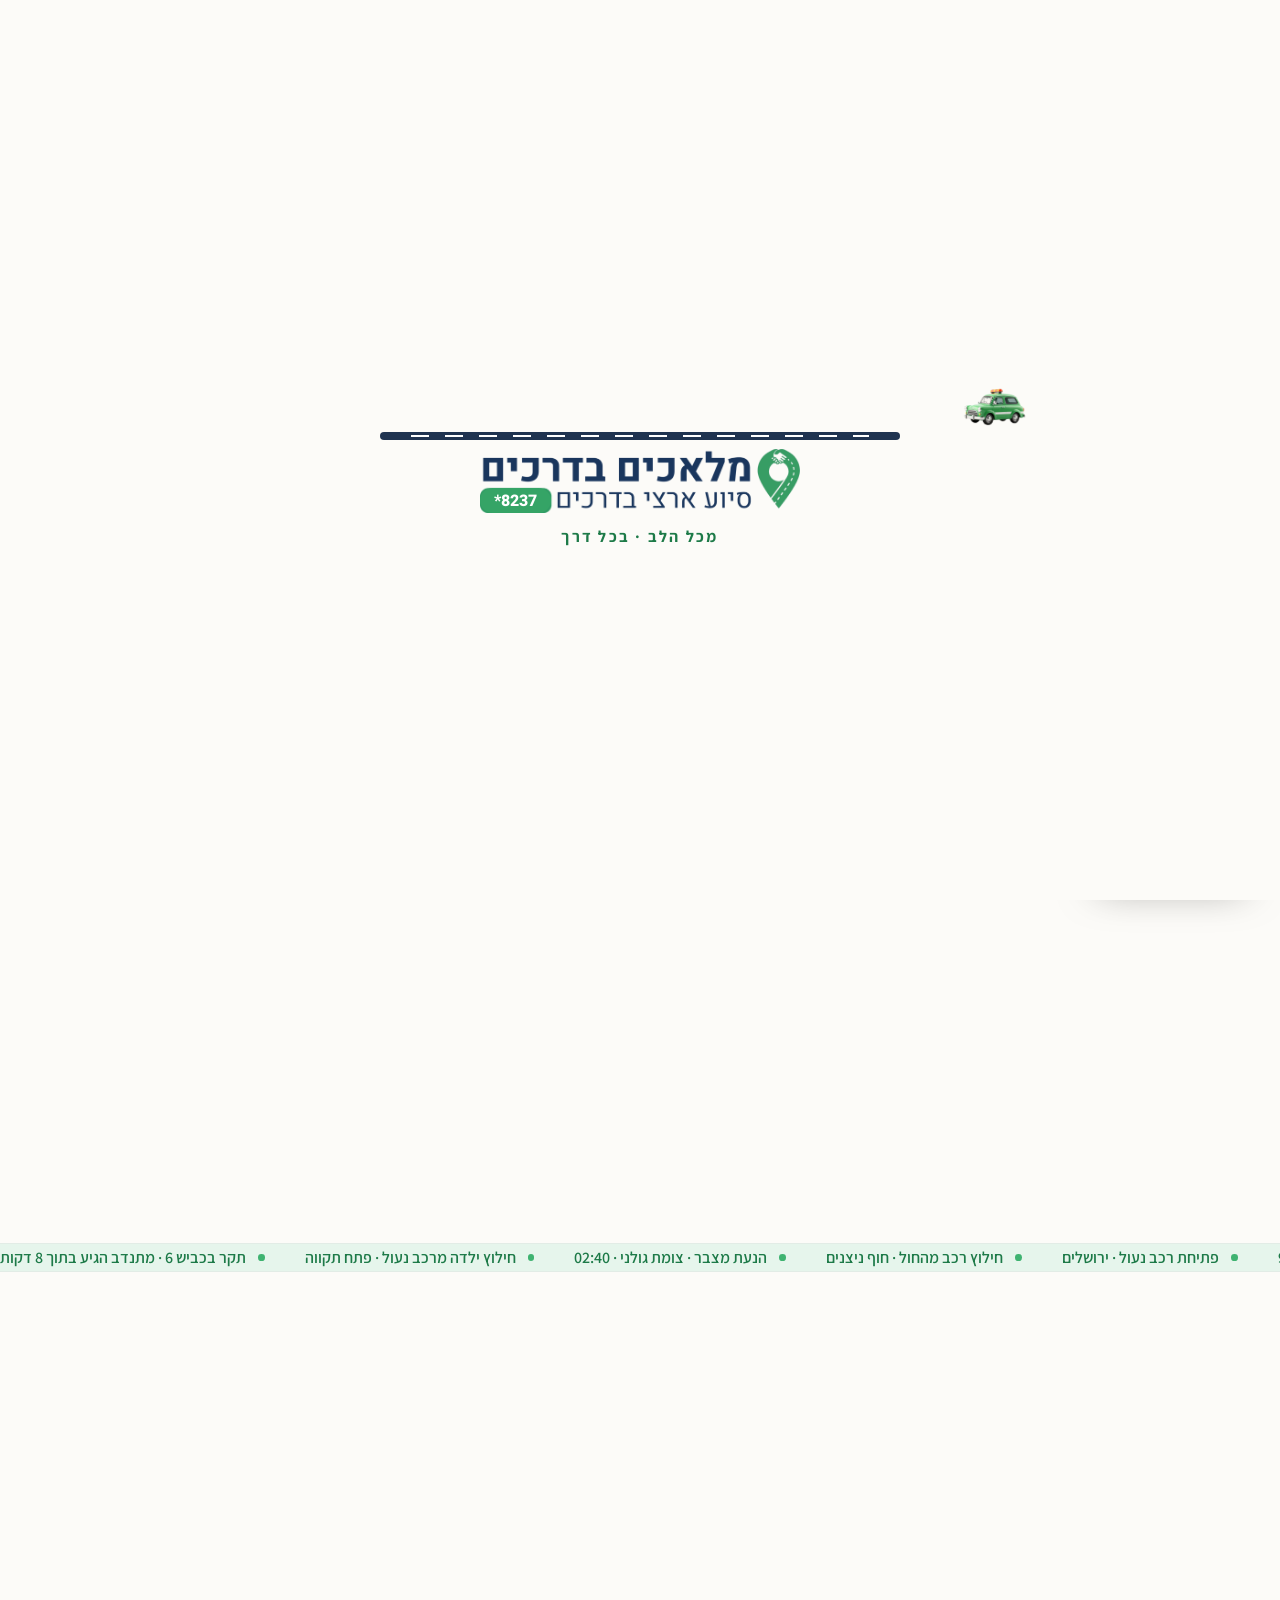
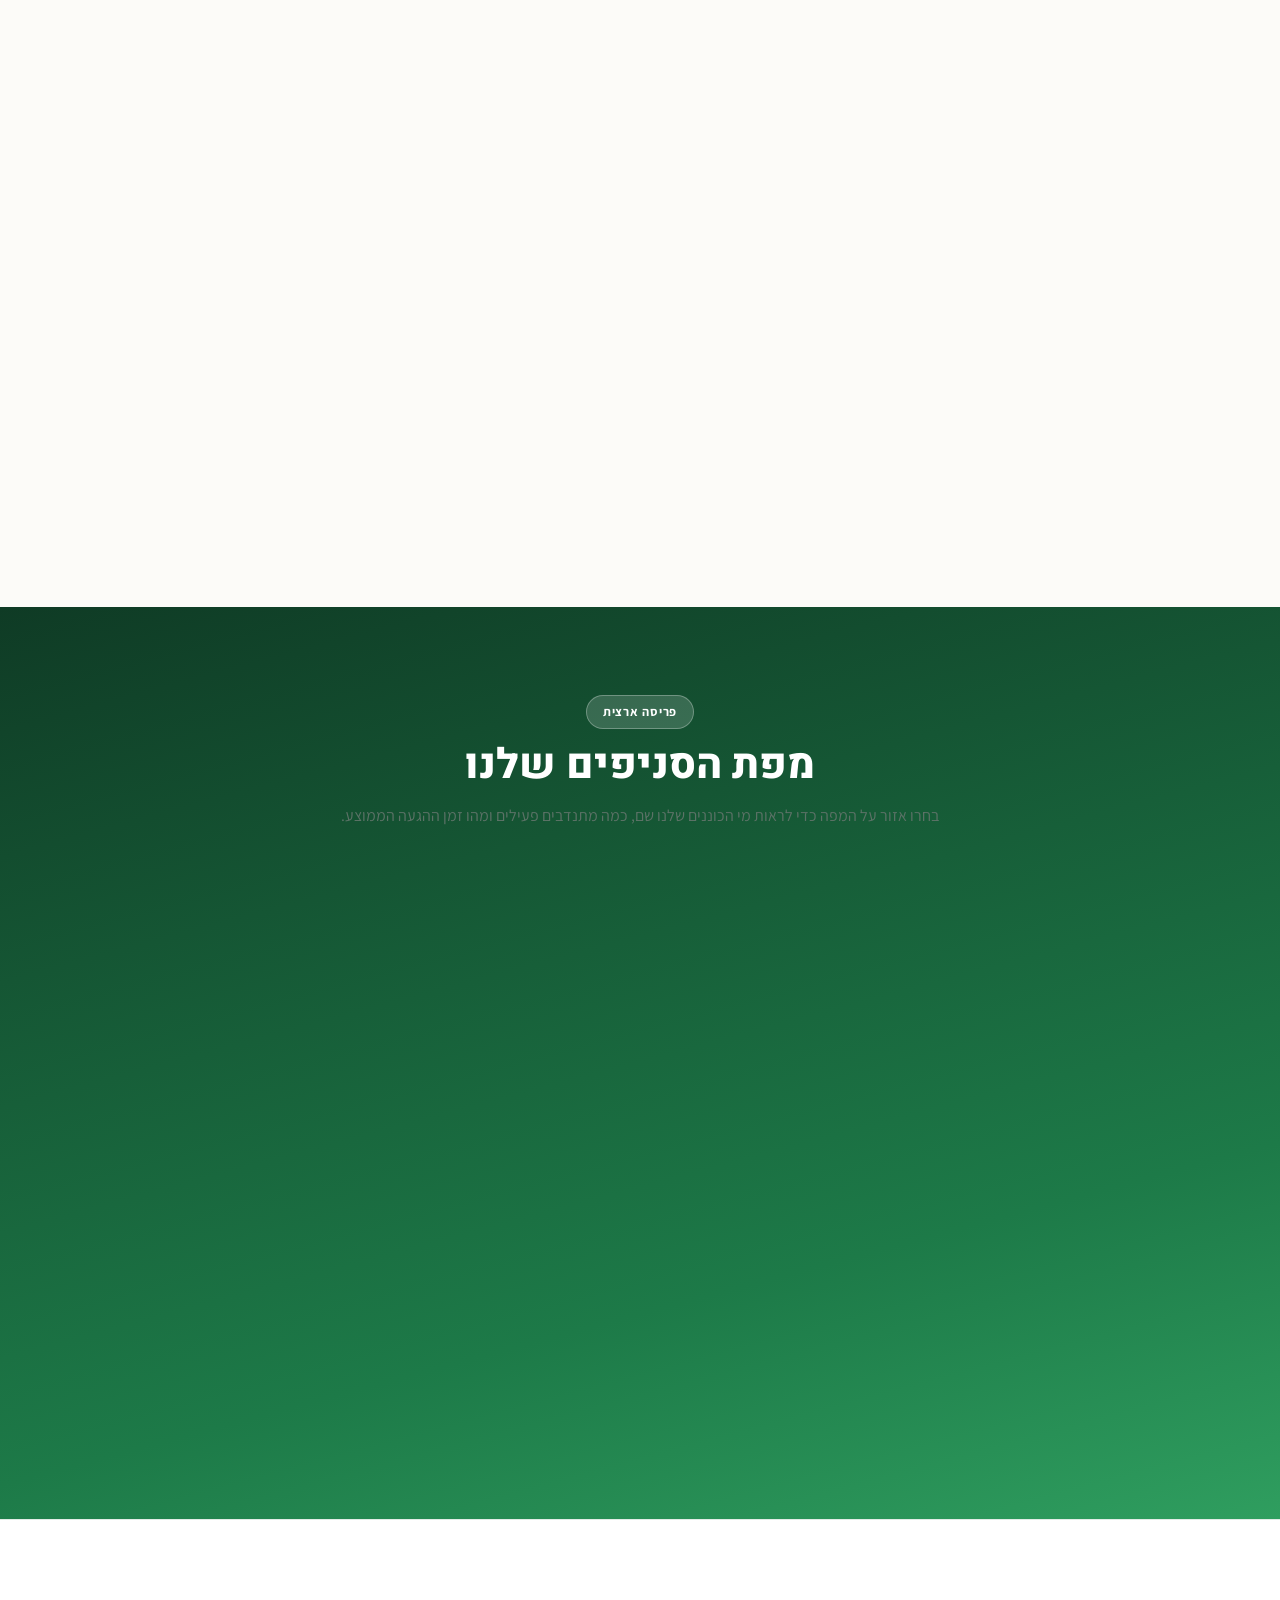
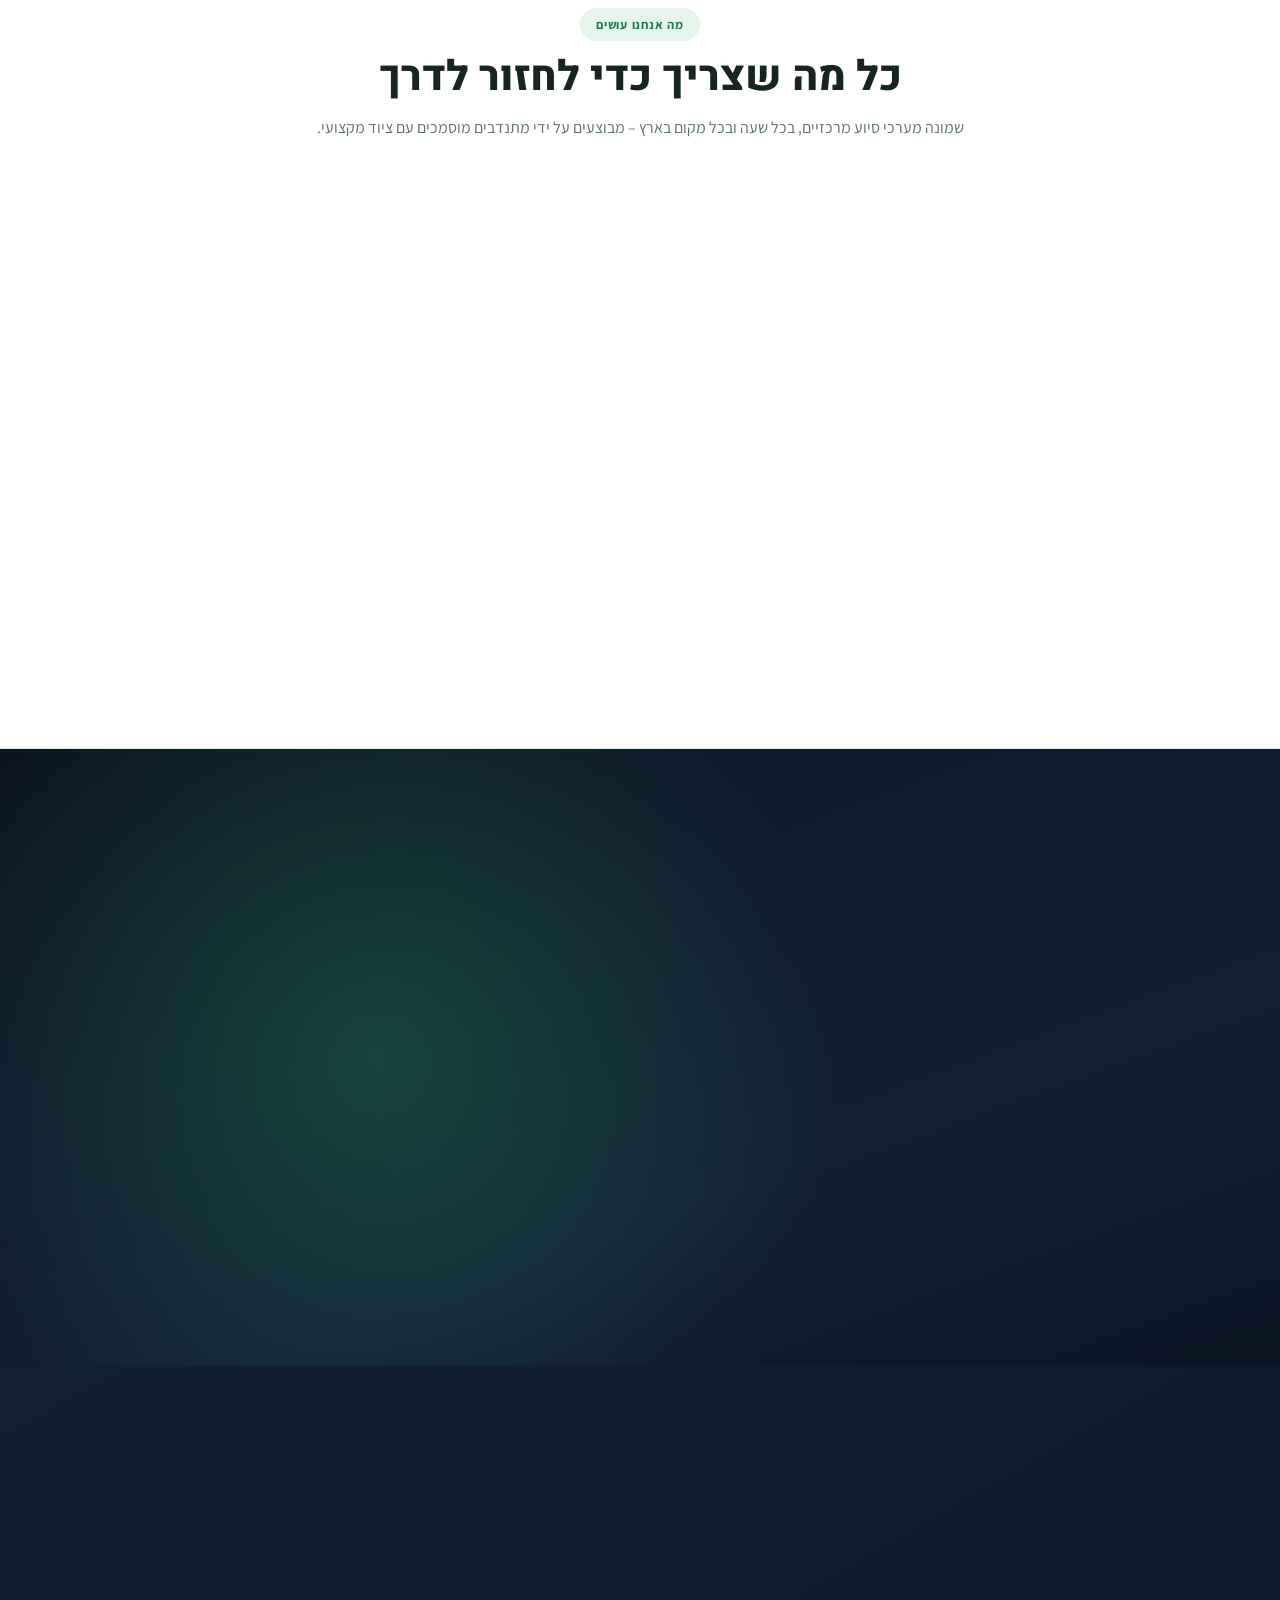
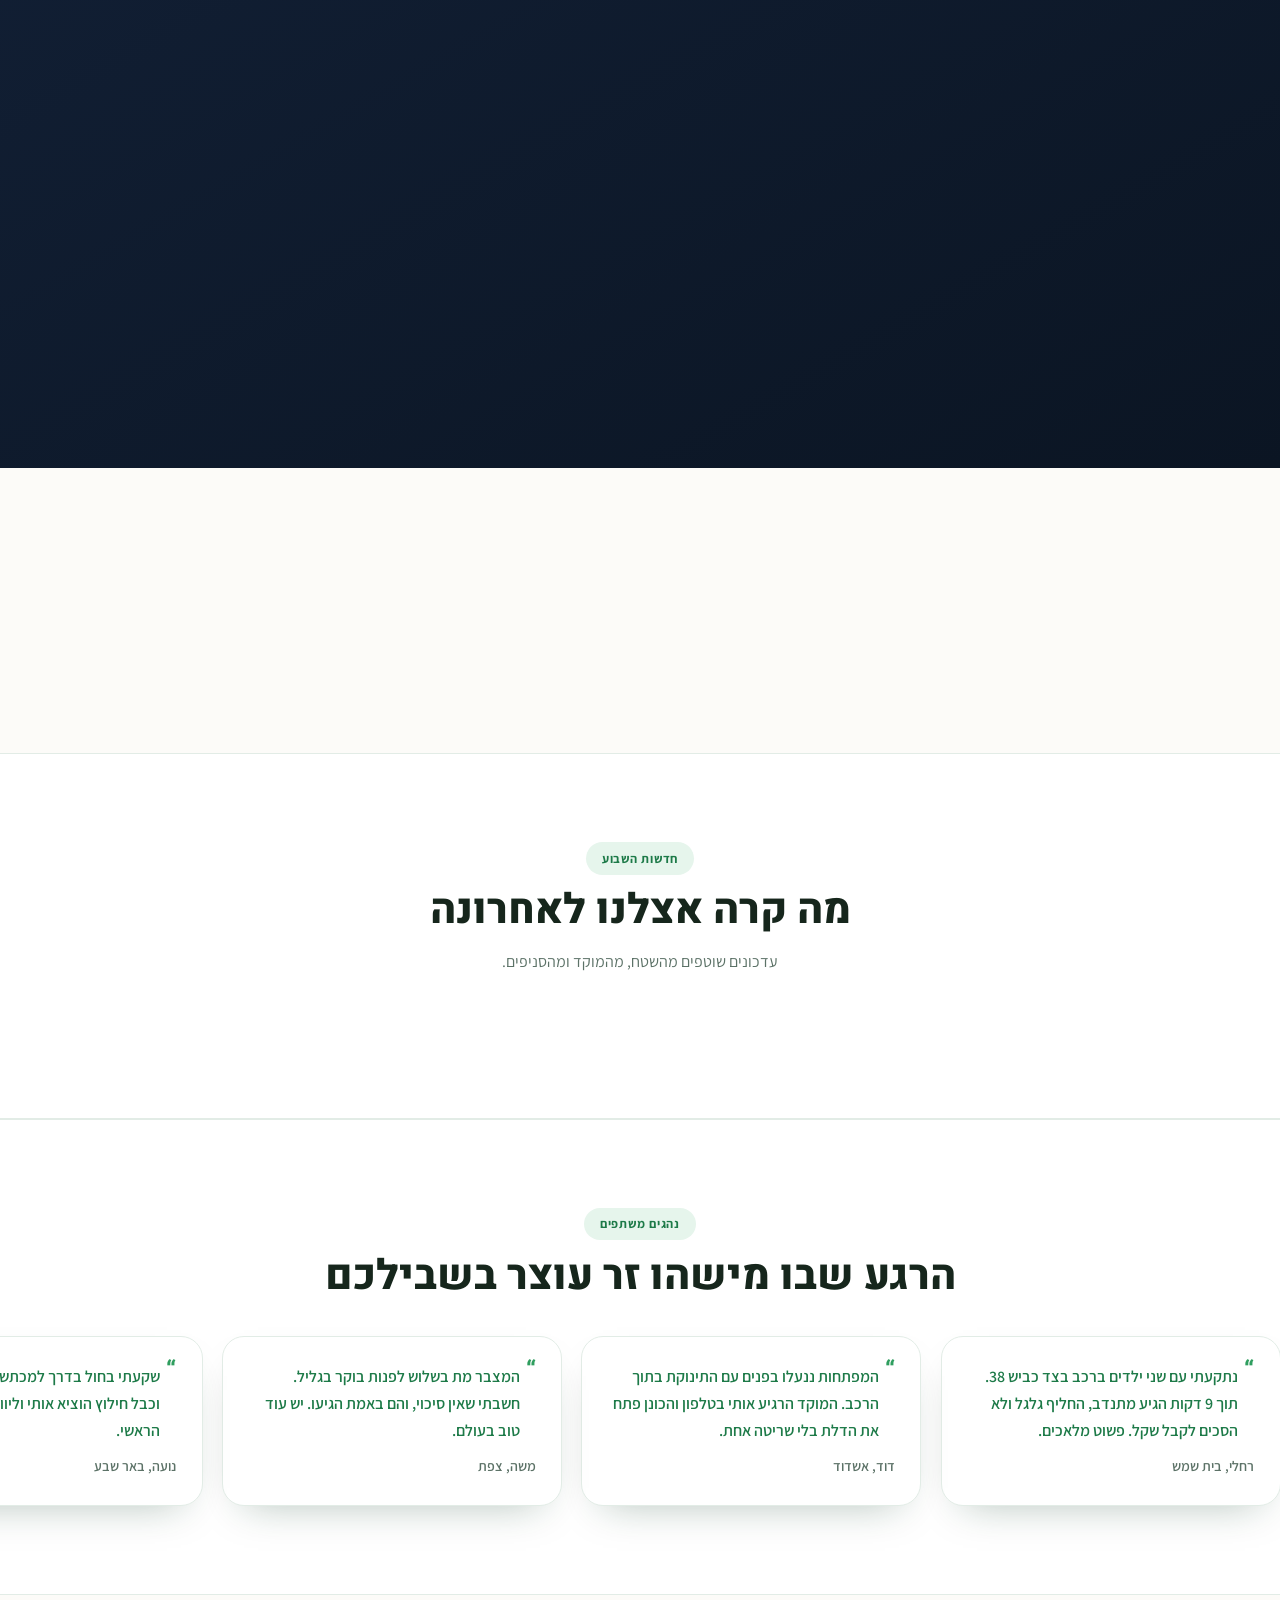
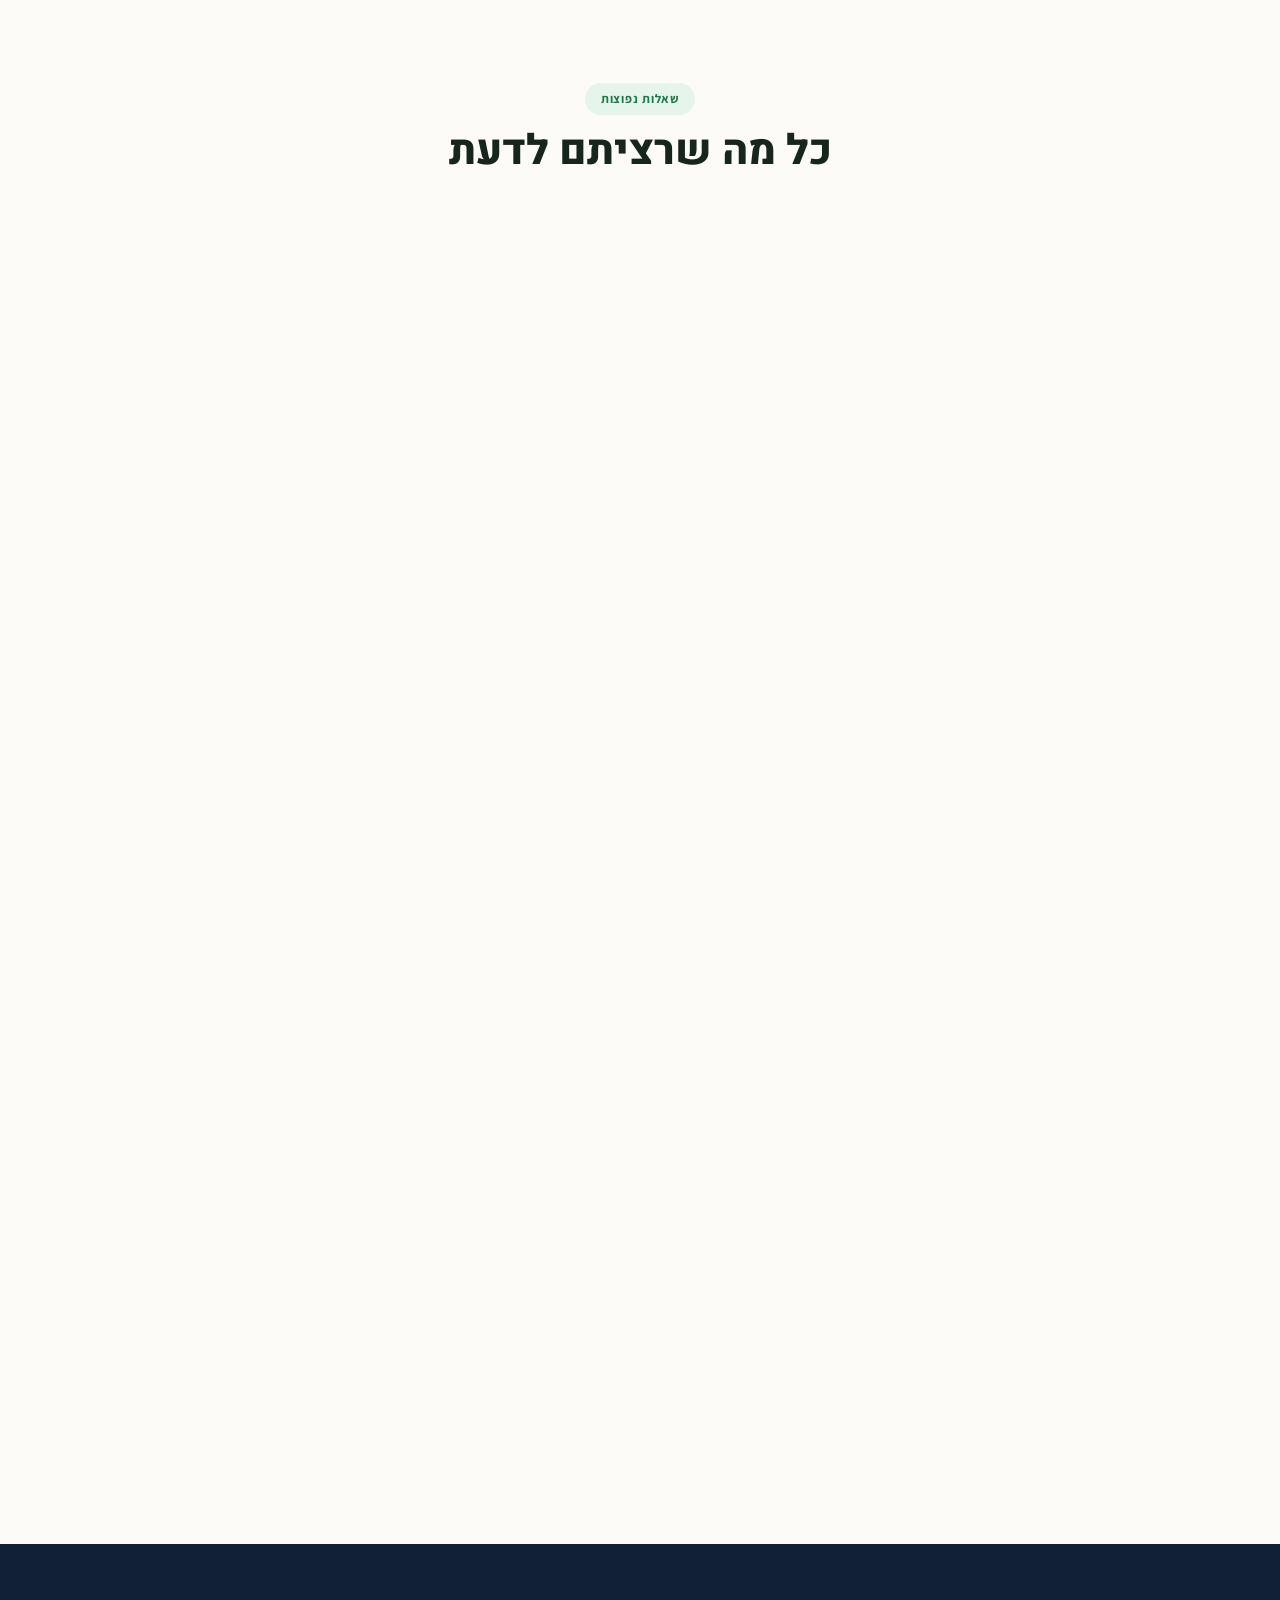
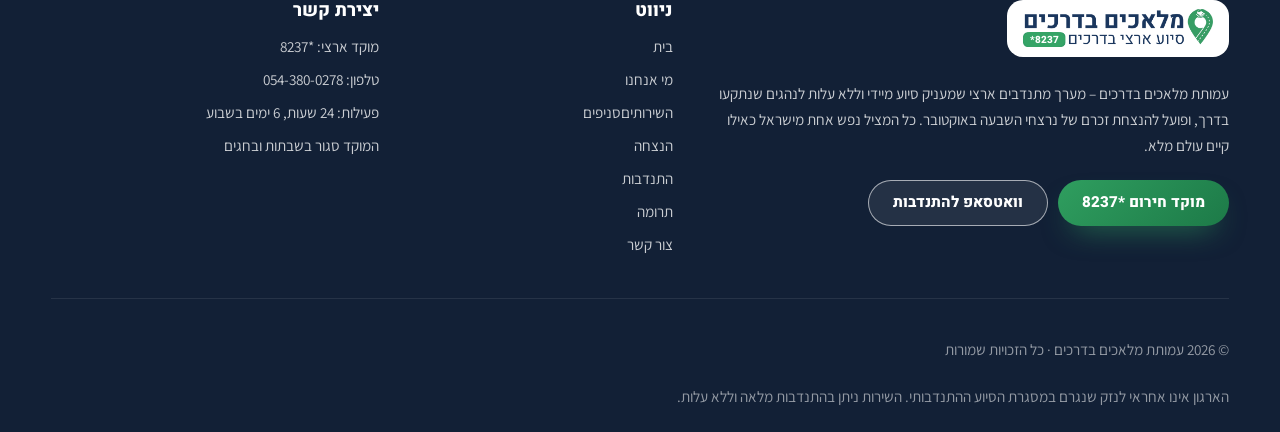
==== commit 398ab412: "Update index.html" ====
--- a/index.html
+++ b/index.html
@@ -14,7 +14,7 @@
 <link rel="preconnect" href="https://fonts.googleapis.com">
 <link rel="preconnect" href="https://fonts.gstatic.com" crossorigin>
 <link href="https://fonts.googleapis.com/css2?family=Heebo:wght@400;600;700;800;900&family=Assistant:wght@300;400;500;600;700&display=swap" rel="stylesheet">
-<link rel="stylesheet" href="css/styles.css">
+<link rel="stylesheet" href="css/styles.css?v=20260827-4">
 </head>
 <body>
 
@@ -23,7 +23,7 @@
   <div class="curtain curtain-bottom"></div>
   <div class="preloader-inner">
     <div class="road-wrap"><img class="intro-car" src="assets/car.png" alt=""><div class="road"></div><div class="road-dashes"></div></div>
-    <img class="intro-logo" src="assets/logo.png" alt="מלאכים בדרכים">
+    <span class="intro-logo-wrap"><img class="intro-logo" src="assets/logo.png" alt="מלאכים בדרכים"></span>
     <p class="intro-tag">מכל הלב · בכל דרך</p>
   </div>
 </div>
@@ -33,7 +33,7 @@
     <a class="brand" href="index.html"><img src="assets/logo.png" alt="מלאכים בדרכים"></a>
     <div class="header-actions">
       <nav class="desktop-nav"><a class="nav-link is-active" href="index.html">בית</a><a class="nav-link" href="about.html">מי אנחנו</a><a class="nav-link" href="services.html">השירותים</a><a class="nav-link" href="branches.html">סניפים</a><a class="nav-link" href="memorial.html">הנצחה</a><a class="nav-link" href="volunteer.html">התנדבות</a><a class="nav-link" href="donate.html">תרומה</a><a class="nav-link" href="contact.html">צור קשר</a></nav>
-      <a class="btn btn-navy" href="tel:*8237">חייגו *8237</a>
+      <a class="btn btn-navy" href="tel:*8237">חייגו 8237*סס</a>
       <button class="burger" id="burger" aria-label="תפריט" aria-expanded="false"><span></span><span></span><span></span></button>
     </div>
   </div>
@@ -42,7 +42,7 @@
 <main>
 
 <section class="hero">
-  <div class="container hero-grid solo">
+  <div class="container hero-grid">
     <div class="hero-copy reveal">
       <span class="pill-light">עמותה התנדבותית · פריסה ארצית</span>
       <h1>נתקעתם עם הרכב?<br>אנחנו כבר בדרך אליכם</h1>
@@ -56,6 +56,9 @@
       </div>
       <dl class="hero-stats"><div><dt class="counter">12,400+</dt><dd>קריאות סיוע שטופלו</dd></div><div><dt class="counter">1,000+</dt><dd>מתנדבים בפריסה ארצית</dd></div><div><dt>24/6</dt><dd>מוקד חירום פעיל</dd></div></dl>
     </div>
+    <figure class="hero-art reveal" aria-label="פריסת מתנדבי מלאכים בדרכים ברחבי ישראל">
+      <img src="assets/hero-3d.png" alt="מפת ישראל מאוירת עם מתנדבים ורכבי סיוע ברחבי הארץ">
+    </figure>
   </div>
   <svg class="wave" viewBox="0 0 1440 90" preserveAspectRatio="none"><path d="M0 90V26C300 78 640 4 940 24 1160 39 1310 74 1440 56V90Z"/></svg>
 </section>
@@ -63,7 +66,7 @@
 <section class="container float-cards">
   <article class="card tilt reveal">
     <span class="pill">סיפורי מלאכים</span>
-    <p class="quote">„בשתיים בלילה, בגשם, עם שני ילדים ברכב – הוא הגיע, החליף גלגל ולא הסכים לקבל שקל."</p>
+    <blockquote class="quote quote-accent">בשתיים בלילה, בגשם, עם שני ילדים ברכב. הוא הגיע, החליף גלגל ולא הסכים לקבל שקל.</blockquote>
     <p class="muted">רחלי, בית שמש</p>
     <a class="link" href="about.html">עוד סיפורים מהשטח ←</a>
   </article>
@@ -83,7 +86,12 @@
   </article>
 </section>
 
-<section class="ticker"><div class="ticker-track"><span>• פנצ'ר בכביש 6: מתנדב הגיע תוך 8 דקות</span><span>• חילוץ ילדה שננעלה ברכב · פתח תקווה</span><span>• טעינת מצבר · צומת גולני, 02:40</span><span>• חילוץ רכב מהחול · חוף ניצנים</span><span>• פתיחת דלת טרוקה · ירושלים</span><span>• סיוע בדלק · כביש 90</span><span>• פנצ'ר בכביש 6: מתנדב הגיע תוך 8 דקות</span><span>• חילוץ ילדה שננעלה ברכב · פתח תקווה</span><span>• טעינת מצבר · צומת גולני, 02:40</span><span>• חילוץ רכב מהחול · חוף ניצנים</span><span>• פתיחת דלת טרוקה · ירושלים</span><span>• סיוע בדלק · כביש 90</span></div></section>
+<section class="ticker" aria-label="עדכונים אחרונים מהשטח">
+  <div class="ticker-track">
+    <div class="ticker-group"><span>תקר בכביש 6 · מתנדב הגיע בתוך 8 דקות</span><span>חילוץ ילדה מרכב נעול · פתח תקווה</span><span>הנעת מצבר · צומת גולני · 02:40</span><span>חילוץ רכב מהחול · חוף ניצנים</span><span>פתיחת רכב נעול · ירושלים</span><span>סיוע בדלק · כביש 90</span></div>
+    <div class="ticker-group" aria-hidden="true"><span>תקר בכביש 6 · מתנדב הגיע בתוך 8 דקות</span><span>חילוץ ילדה מרכב נעול · פתח תקווה</span><span>הנעת מצבר · צומת גולני · 02:40</span><span>חילוץ רכב מהחול · חוף ניצנים</span><span>פתיחת רכב נעול · ירושלים</span><span>סיוע בדלק · כביש 90</span></div>
+  </div>
+</section>
 
 <section class="container split">
   <div class="reveal">
@@ -152,16 +160,14 @@
       <p class="oct-mark">7.10<small>לא שוכחים · לא מוותרים</small></p>
       <h2 class="light">הנצחה שהופכת לעשייה</h2>
       <p class="light-text">הארגון הוקם לא רק כדי לסייע לנהגים, אלא גם כדי להנציח את זכרם של הנרצחים והחטופים של השבעה באוקטובר. כל מתנדב שיוצא בלילה לכביש חשוך, כל גלגל שמוחלף בגשם, כל דלת שנפתחת כדי לחלץ ילד – כל אלה הם המשך של אור שניסו לכבות.</p>
-      <p class="gold quote">„כל המציל נפש אחת מישראל – כאילו קיים עולם מלא"</p>
+      <blockquote class="gold quote quote-accent">כל המציל נפש אחת מישראל כאילו קיים עולם מלא</blockquote>
       <div class="hero-actions">
         <a class="btn btn-primary" href="memorial.html#candle">הדליקו נר לזכרם</a>
         <a class="btn btn-ghost-light" href="memorial.html">לעמוד ההנצחה</a>
       </div>
     </div>
-    <!-- להחלפה בתמונת החטופים כשתתקבל: החליפו רק את ה-src ואת ה-alt -->
     <figure class="oct-figure reveal">
-      <span class="oct-badge">7.10</span>
-      <img src="assets/memorial-flag.jpg" alt="דגל ישראל ונר זיכרון לזכר נרצחי וחטופי השבעה באוקטובר">
+      <img src="assets/memorial-hostages-v2.png" loading="lazy" decoding="async" alt="מיצג הנצחה סמלי למען החטופים ולזכר נרצחי השבעה באוקטובר">
       <figcaption>לזכר הנרצחים ולמען שובם של החטופים</figcaption>
     </figure>
   </div>
@@ -175,7 +181,7 @@
       <figcaption>מתנדב בקריאת לילה · אפוד הארגון</figcaption>
     </figure>
     <div class="reveal">
-      <div class="section-head start"><span class="pill-light">האנשים שלנו</span><h2>מאחורי כל קריאה עומד אדם אחד שאמר „אני יוצא"</h2><p class="light-text">אין לנו גוררים בשכר ואין לנו משמרות. יש לנו מאות אנשים עם אפוד בתא המטען, שמפסיקים את מה שהם עושים ויוצאים לדרך – בלילה, בגשם, בחג, בלי לבקש שקל.</p></div>
+      <div class="section-head start"><span class="pill-light">האנשים שלנו</span><h2>מאחורי כל קריאה עומד אדם אחד שאמר <q>אני יוצא</q></h2><p class="light-text">אין לנו גוררים בשכר ואין לנו משמרות. יש לנו מאות אנשים עם אפוד בתא המטען, שמפסיקים את מה שהם עושים ויוצאים לדרך, בלילה, בגשם, בחג, בלי לבקש שקל.</p></div>
       <div class="hero-actions duo">
         <a class="btn btn-primary" href="volunteer.html">רוצה להתנדב</a>
         <a class="btn btn-ghost-light" href="donate.html">לתרומה</a>
@@ -199,7 +205,20 @@
 
 <section class="band overflow">
   <div class="container"><div class="section-head"><span class="pill">נהגים משתפים</span><h2>הרגע שבו מישהו זר עוצר בשבילכם</h2></div></div>
-  <div class="ticker-track slow"><blockquote class="card quote-card"><p>„נתקעתי עם שני ילדים ברכב בצד כביש 38. תוך 9 דקות הגיע מתנדב, החליף גלגל ולא הסכים לקבל שקל. פשוט מלאכים."</p><footer>רחלי, בית שמש</footer></blockquote><blockquote class="card quote-card"><p>„המפתחות ננעלו בפנים עם התינוקת בתוך הרכב. המוקד הרגיע אותי בטלפון והכונן פתח את הדלת בלי שריטה אחת."</p><footer>דוד, אשדוד</footer></blockquote><blockquote class="card quote-card"><p>„המצבר מת בשלוש לפנות בוקר בגליל. חשבתי שאין סיכוי – והם באמת הגיעו. יש עוד טוב בעולם."</p><footer>משה, צפת</footer></blockquote><blockquote class="card quote-card"><p>„שקעתי בחול בדרך למכתש. מתנדב עם ג'יפ וכבל חילוץ הוציא אותי, וליווה אותי עד לכביש הראשי."</p><footer>נועה, באר שבע</footer></blockquote><blockquote class="card quote-card"><p>„נתקעתי עם שני ילדים ברכב בצד כביש 38. תוך 9 דקות הגיע מתנדב, החליף גלגל ולא הסכים לקבל שקל. פשוט מלאכים."</p><footer>רחלי, בית שמש</footer></blockquote><blockquote class="card quote-card"><p>„המפתחות ננעלו בפנים עם התינוקת בתוך הרכב. המוקד הרגיע אותי בטלפון והכונן פתח את הדלת בלי שריטה אחת."</p><footer>דוד, אשדוד</footer></blockquote><blockquote class="card quote-card"><p>„המצבר מת בשלוש לפנות בוקר בגליל. חשבתי שאין סיכוי – והם באמת הגיעו. יש עוד טוב בעולם."</p><footer>משה, צפת</footer></blockquote><blockquote class="card quote-card"><p>„שקעתי בחול בדרך למכתש. מתנדב עם ג'יפ וכבל חילוץ הוציא אותי, וליווה אותי עד לכביש הראשי."</p><footer>נועה, באר שבע</footer></blockquote></div>
+  <div class="ticker-track slow">
+    <div class="testimonial-group">
+      <blockquote class="card quote-card"><p>נתקעתי עם שני ילדים ברכב בצד כביש 38. תוך 9 דקות הגיע מתנדב, החליף גלגל ולא הסכים לקבל שקל. פשוט מלאכים.</p><footer>רחלי, בית שמש</footer></blockquote>
+      <blockquote class="card quote-card"><p>המפתחות ננעלו בפנים עם התינוקת בתוך הרכב. המוקד הרגיע אותי בטלפון והכונן פתח את הדלת בלי שריטה אחת.</p><footer>דוד, אשדוד</footer></blockquote>
+      <blockquote class="card quote-card"><p>המצבר מת בשלוש לפנות בוקר בגליל. חשבתי שאין סיכוי, והם באמת הגיעו. יש עוד טוב בעולם.</p><footer>משה, צפת</footer></blockquote>
+      <blockquote class="card quote-card"><p>שקעתי בחול בדרך למכתש. מתנדב עם ג'יפ וכבל חילוץ הוציא אותי וליווה אותי עד לכביש הראשי.</p><footer>נועה, באר שבע</footer></blockquote>
+    </div>
+    <div class="testimonial-group" aria-hidden="true">
+      <blockquote class="card quote-card"><p>נתקעתי עם שני ילדים ברכב בצד כביש 38. תוך 9 דקות הגיע מתנדב, החליף גלגל ולא הסכים לקבל שקל. פשוט מלאכים.</p><footer>רחלי, בית שמש</footer></blockquote>
+      <blockquote class="card quote-card"><p>המפתחות ננעלו בפנים עם התינוקת בתוך הרכב. המוקד הרגיע אותי בטלפון והכונן פתח את הדלת בלי שריטה אחת.</p><footer>דוד, אשדוד</footer></blockquote>
+      <blockquote class="card quote-card"><p>המצבר מת בשלוש לפנות בוקר בגליל. חשבתי שאין סיכוי, והם באמת הגיעו. יש עוד טוב בעולם.</p><footer>משה, צפת</footer></blockquote>
+      <blockquote class="card quote-card"><p>שקעתי בחול בדרך למכתש. מתנדב עם ג'יפ וכבל חילוץ הוציא אותי וליווה אותי עד לכביש הראשי.</p><footer>נועה, באר שבע</footer></blockquote>
+    </div>
+  </div>
 </section>
 
 <section class="container narrow">
@@ -262,6 +281,6 @@
 <a class="floating-call" href="tel:*8237"><span class="pulse"></span>סיוע עכשיו *8237</a>
 <script src="js/branches.js"></script>
 <script src="js/news.js"></script>
-<script src="js/main.js"></script>
+<script src="js/main.js?v=20260827-4"></script>
 </body>
 </html>
--- a/css/styles.css
+++ b/css/styles.css
@@ -5,13 +5,13 @@
   --ink:#16261c; --muted:#5c7267; --line:#e2ece6; --white:#fff; --cream:#fcfbf8;
   --radius:22px; --shadow:0 18px 40px -22px rgba(15,59,37,.35);
   --shadow-lg:0 40px 80px -40px rgba(15,59,37,.5);
+  --ease-out:cubic-bezier(.23,1,.32,1); --ease-in-out:cubic-bezier(.77,0,.175,1);
 }
 *{box-sizing:border-box;margin:0;padding:0}
 html{scroll-behavior:smooth}
 body{font-family:"Assistant",system-ui,sans-serif;background:var(--cream);color:var(--ink);line-height:1.7;overflow-x:hidden}
 h1,h2,h3,strong,.btn{font-family:"Heebo","Assistant",sans-serif;font-weight:800;line-height:1.15}
 h1{font-size:clamp(2.3rem,5.6vw,4.4rem)}
-.memorial-title .gold{display:block;font-size:1.3em;margin-bottom:.1em}
 h2{font-size:clamp(1.6rem,3.4vw,2.6rem)}
 h3{font-size:1.15rem}
 img{max-width:100%;display:block;height:auto}
@@ -19,7 +19,7 @@
 .container{width:min(1180px,92vw);margin-inline:auto}
 section{position:relative}
 main>section{padding-block:clamp(3rem,7vw,5.5rem)}
-main>section.hero,main>section.page-hero,main>section.memorial-hero,main>section.ticker{padding-block:0}
+main>section.ticker{padding-block:0}
 .muted{color:var(--muted)}
 .small{font-size:.85rem}
 .center{text-align:center}
@@ -28,12 +28,16 @@
 .gold{color:var(--gold)}
 .quote{font-size:1.1rem;font-weight:600}
 .big-quote{font-size:clamp(1.1rem,2.4vw,1.6rem);font-weight:700;margin-top:1.4rem}
+.quote-accent{position:relative;padding-inline-start:1.45rem}
+.quote-accent::before{content:"“";position:absolute;inset-inline-start:0;top:-.25em;font:900 2rem/1 "Heebo",sans-serif;color:currentColor;opacity:.52}
+q{quotes:"״" "״"}
+q::before{content:open-quote}q::after{content:close-quote}
 .prose p{margin-top:1rem;color:var(--muted)}
 .narrow{width:min(880px,92vw)}
 
 /* buttons */
-.btn{display:inline-flex;align-items:center;justify-content:center;gap:.5rem;padding:.85rem 1.5rem;border-radius:999px;font-size:.95rem;border:0;cursor:pointer;transition:transform .25s,box-shadow .25s,background .25s}
-.btn:hover{transform:translateY(-2px)}
+.btn{display:inline-flex;align-items:center;justify-content:center;gap:.5rem;padding:.85rem 1.5rem;border-radius:999px;font-size:.95rem;border:0;cursor:pointer;transition:transform .2s var(--ease-out),box-shadow .2s var(--ease-out),background .2s ease}
+@media(hover:hover) and (pointer:fine){.btn:hover{transform:translateY(-2px)}}
 .btn-primary{background:linear-gradient(135deg,var(--green-600),var(--green-700));color:#fff;box-shadow:0 14px 30px -14px rgba(47,158,95,.8)}
 .btn-navy{background:var(--navy);color:#fff}
 .btn-white{background:#fff;color:var(--green-700);box-shadow:var(--shadow)}
@@ -48,7 +52,13 @@
 .site-header{position:sticky;top:0;z-index:60;backdrop-filter:blur(14px);background:rgba(252,251,248,.86);border-bottom:1px solid var(--line);transition:box-shadow .3s}
 .site-header.scrolled{box-shadow:0 10px 30px -20px rgba(0,0,0,.4)}
 .header-inner{display:flex;align-items:center;justify-content:space-between;gap:1rem;padding-block:.7rem}
+.brand{position:relative;display:inline-block;flex:0 0 auto}
 .brand img{height:44px;width:auto}
+.brand::after,.intro-logo-wrap::after,.footer-logo::after{
+  content:"*8237";direction:ltr;unicode-bidi:bidi-override;position:absolute;display:grid;place-items:center;
+  background:#35a466;color:#fff;border-radius:999px;font-family:"Heebo",Arial,sans-serif;font-weight:800;line-height:1;
+}
+.brand::after{left:0;bottom:0;width:22.2%;height:39.5%;font-size:11.5px}
 .header-actions{display:flex;align-items:center;gap:.6rem}
 .desktop-nav{display:none;gap:.2rem}
 .nav-link{padding:.5rem .8rem;border-radius:999px;color:var(--navy);font-weight:600;font-size:.95rem}
@@ -66,24 +76,26 @@
 .hero {
   background: radial-gradient(120% 120% at 80% 0%, var(--green-500), var(--green-700) 55%, var(--green-900));
   color: #fff;
-  padding-top: clamp(2.5rem, 6vw, 4.5rem);
-  padding-bottom: clamp(10rem, 18vw, 14rem); /* הגדלנו משמעותית את הריווח התחתון כדי לדחוף את הגלים */
-  min-height: 90vh; /* מגדיר גובה מינימלי של 80% מגובה המסך */
+  padding-top: clamp(3rem, 6vw, 5rem);
+  padding-bottom: clamp(6.5rem, 9vw, 8rem);
+  min-height: min(820px, calc(100dvh - 68px));
   display: flex;
-  align-items: center; /* עוזר למרכז את התוכן אנכית באזור המוגדל */
+  align-items: center;
 }
 .hero-grid{display:grid;gap:2.5rem;align-items:center}
-.hero-copy h1{margin:1rem 0}
+.hero-copy h1{margin:1rem 0;font-size:clamp(2.65rem,5.2vw,4.25rem);letter-spacing:-.025em;text-wrap:balance}
 .hero-copy p{color:rgba(255,255,255,.85);max-width:34rem}
 .hero-actions{display:flex;flex-wrap:wrap;gap:.7rem;margin-top:1.8rem}
-.road-strip{position:relative;width:170px;height:26px;margin-top:1rem;overflow:hidden}
+.road-strip{position:relative;width:min(240px,68vw);height:26px;margin-top:1rem;overflow:hidden}
 .road-strip::before{content:"";position:absolute;top:50%;left:0;right:0;height:2px;background:repeating-linear-gradient(90deg,rgba(255,255,255,.45) 0 10px,transparent 10px 18px);transform:translateY(-50%)}
-.road-strip-car{position:absolute;top:50%;transform:translateY(-50%);animation:roadDrive 3.2s linear infinite}
-@keyframes roadDrive{0%{left:-24px}100%{left:170px}}
-.hero-stats{display:flex;flex-wrap:wrap;gap:2rem;margin-top:2.2rem;padding-top:1.5rem;border-top:1px solid rgba(255,255,255,.25)}
+.road-strip-car{position:absolute;top:50%;left:0;animation:roadDrive 3.2s linear infinite;will-change:transform}
+@keyframes roadDrive{from{transform:translate3d(-26px,-50%,0)}to{transform:translate3d(242px,-50%,0)}}
+.hero-stats{display:grid;grid-template-columns:repeat(3,minmax(0,1fr));gap:1rem;margin-top:2.2rem;padding-top:1.5rem;border-top:1px solid rgba(255,255,255,.25)}
 .hero-stats dt{font-family:"Heebo";font-size:1.7rem;font-weight:900}
 .hero-stats dd{color:rgba(255,255,255,.75);font-size:.85rem}
-.hero-art img{filter:drop-shadow(0 40px 50px rgba(0,0,0,.35));animation:float 7s ease-in-out infinite}
+.hero-art{position:relative;isolation:isolate}
+.hero-art::before{content:"";position:absolute;inset:12% 8%;z-index:-1;border-radius:50%;background:radial-gradient(circle,rgba(255,255,255,.22),transparent 68%);filter:blur(18px)}
+.hero-art img{width:100%;filter:drop-shadow(0 40px 50px rgba(0,0,0,.25));animation:float 7s var(--ease-in-out) infinite}
 @media(min-width:900px){.hero-grid{grid-template-columns:1fr 1.05fr}.hero-art{order:-1}}
 .wave{position:absolute;bottom:-1px;left:0;width:100%;height:70px;fill:var(--cream)}
 
@@ -158,13 +170,19 @@
 .contact-primary p{color:rgba(255,255,255,.8)}
 
 /* ticker */
-.ticker{background:var(--green-100);border-block:1px solid var(--line);overflow:hidden;padding-block:.7rem}
-.ticker-track{display:flex;gap:2.5rem;width:max-content;animation:marquee 34s linear infinite;color:var(--green-700);font-weight:600;white-space:nowrap}
-.ticker-track.slow{animation-duration:60s;gap:1.2rem;padding-inline:1.2rem;white-space:normal}
+.ticker{background:var(--green-100);border-block:1px solid var(--line);overflow:hidden;padding-block:.7rem;direction:ltr}
+.ticker-track{display:flex;gap:0;width:max-content;animation:tickerMove 34s linear infinite;color:var(--green-700);font-weight:600;white-space:nowrap;will-change:transform}
+.ticker-group{display:flex;flex:none;gap:2.5rem;padding-inline-end:2.5rem}
+.ticker-group span{direction:rtl;display:inline-flex;align-items:center;gap:.75rem}
+.ticker-group span::before{content:"";width:.42rem;height:.42rem;border-radius:50%;background:var(--green-500);flex:0 0 auto}
+.ticker-track.slow{animation-duration:60s;gap:0;padding-inline:0;white-space:normal}
+.testimonial-group{display:flex;flex:none;gap:1.2rem;padding-inline-end:1.2rem}
 .ticker-track.slow .quote-card{width:min(340px,78vw);flex:0 0 auto}
-.quote-card p{font-weight:600}
+.quote-card{direction:rtl}
+.quote-card p{font-weight:600;position:relative;padding-inline-start:1rem}
+.quote-card p::before{content:"“";position:absolute;inset-inline-start:0;top:-.15em;color:var(--green-600);font:900 1.45rem/1 "Heebo",sans-serif}
 .quote-card footer{margin-top:.7rem;color:var(--muted);font-size:.88rem}
-@keyframes marquee{from{transform:translateX(0)}to{transform:translateX(50%)}}
+@keyframes tickerMove{from{transform:translate3d(0,0,0)}to{transform:translate3d(-50%,0,0)}}
 
 /* faq */
 .faq{display:grid;gap:.8rem}
@@ -205,13 +223,16 @@
 .candle-form .btn{flex:1 1 140px}
 .candle-msg{margin-top:1.1rem;color:var(--gold);font-weight:700}
 .candle-note{margin-top:.6rem;color:rgba(255,255,255,.5);font-size:.8rem}
-.memorial-hero{position:relative;color:#fff;padding-block:clamp(4rem,10vw,7rem);text-align:center;overflow:hidden;background:#0b1523}
+.memorial-hero{position:relative;color:#fff;padding:clamp(4.8rem,10vw,7.5rem) 0 clamp(7.2rem,12vw,9.5rem);min-height:clamp(560px,72dvh,780px);display:grid;align-items:center;text-align:center;overflow:hidden;background:#0b1523}
 .memorial-hero .container{position:relative;z-index:2;width:min(880px,92vw)}
-.memorial-hero h1{margin:1rem 0}
-.memorial-bg{position:absolute;inset:-10% 0}
-.memorial-bg img{width:100%;height:100%;object-fit:cover;opacity:.35}
-.memorial-hero::after{content:"";position:absolute;inset:0;background:linear-gradient(180deg,rgba(11,21,35,.72),rgba(11,21,35,.94))}
+.memorial-hero h1{margin:.45rem 0 1rem;font-size:clamp(2.6rem,6vw,5rem);text-wrap:balance}
+.memorial-kicker{display:block;color:var(--gold);font:900 clamp(1.15rem,2.2vw,1.55rem)/1 "Heebo",sans-serif;letter-spacing:.04em}
+.memorial-bg{position:absolute;inset:-8% 0}
+.memorial-bg img{width:100%;height:100%;object-fit:cover;object-position:center;opacity:.68}
+.memorial-hero::after{content:"";position:absolute;inset:0;background:linear-gradient(180deg,rgba(11,21,35,.5),rgba(11,21,35,.86) 72%,#0b1523 100%)}
 .memorial-date-mark{position:absolute;top:50%;inset-inline-end:3%;transform:translateY(-50%);font-family:"Heebo",sans-serif;font-weight:900;font-size:clamp(4.5rem,15vw,12rem);color:var(--green-500);opacity:.18;letter-spacing:.02em;pointer-events:none;z-index:1;line-height:1}
+.memorial-wave{height:clamp(58px,7vw,92px)}
+.memorial-feature-image{width:100%;aspect-ratio:16/10;object-fit:cover;object-position:center}
 
 .page-hero {
   background: linear-gradient(135deg, var(--green-600), var(--green-900));
@@ -225,6 +246,10 @@
 }
 .page-hero h1{margin:1rem 0}
 .page-hero p{color:rgba(255,255,255,.85);max-width:46rem;margin-inline:auto}
+.page-hero .container{position:relative;z-index:2}
+.page-hero-stats{display:grid;grid-template-columns:repeat(3,minmax(0,1fr));gap:.8rem;max-width:660px;margin:2rem auto 0;padding-top:1.25rem;border-top:1px solid rgba(255,255,255,.25)}
+.page-hero-stats dt{font:900 clamp(1.25rem,3vw,1.75rem)/1.15 "Heebo",sans-serif;color:#fff}
+.page-hero-stats dd{margin-top:.3rem;color:rgba(255,255,255,.72);font-size:.82rem}
 
 /* forms */
 .form-card{background:#fff;border:1px solid var(--line);border-radius:28px;padding:1.8rem;box-shadow:var(--shadow-lg)}
@@ -239,8 +264,9 @@
 .site-footer{background:var(--navy-900);color:rgba(255,255,255,.78);padding-top:3.5rem;margin-top:2rem}
 .footer-grid{display:grid;gap:2rem}
 @media(min-width:900px){.footer-grid{grid-template-columns:1.6fr .8fr 1fr}}
-.footer-logo{display:inline-block;background:#fff;border-radius:16px;padding:.6rem 1rem}
+.footer-logo{display:inline-block;position:relative;background:#fff;border-radius:16px;padding:.6rem 1rem}
 .footer-logo img{height:38px;width:auto}
+.footer-logo::after{left:1rem;bottom:.6rem;width:42px;height:15px;font-size:10px}
 .site-footer p{margin-top:1rem;font-size:.95rem}
 .site-footer h3{color:#fff;margin-bottom:.8rem}
 .footer-links{list-style:none;display:grid;gap:.45rem;font-size:.95rem}
@@ -266,6 +292,12 @@
   .app-nav{display:flex}
   .floating-call{display:none}
   .site-footer{padding-bottom:calc(4.7rem + env(safe-area-inset-bottom))}
+  .header-inner{gap:.5rem}
+  .brand img{height:38px}
+  .brand::after{font-size:10px}
+  .header-actions{gap:.35rem}
+  .header-actions>.btn{padding:.72rem 1rem;font-size:.84rem}
+  .burger{width:40px;height:40px}
   a,button,.btn,.nav-link,.faq-q{-webkit-tap-highlight-color:transparent}
   .btn:active,.card.tilt:active{transform:scale(.97)}
 }
@@ -294,7 +326,9 @@
 .road-dashes{position:absolute;bottom:3px;inset-inline:6%;height:2px;background:repeating-linear-gradient(90deg,#fff 0 18px,transparent 18px 34px)}
 .intro-car{position:absolute;bottom:8px;width:86px;animation:drive 2.1s cubic-bezier(.4,0,.5,1) forwards}
 @keyframes drive{0%{transform:translateX(-160%) scale(.9)}100%{transform:translateX(160%) scale(1)}}
-.intro-logo{width:min(320px,72vw);margin-inline:auto;opacity:0;animation:logoIn .9s .7s forwards}
+.intro-logo-wrap{position:relative;display:block;width:min(320px,72vw);margin-inline:auto;opacity:0;animation:logoIn .9s .7s forwards}
+.intro-logo{width:100%}
+.intro-logo-wrap::after{left:0;bottom:0;width:22.2%;height:39.5%;font-size:16px}
 .intro-tag{margin-top:.6rem;color:var(--green-700);font-weight:700;letter-spacing:.14em;opacity:0;animation:logoIn .8s 1.3s forwards}
 @keyframes logoIn{from{opacity:0;transform:translateY(14px) scale(.96)}to{opacity:1;transform:none}}
 body.loading{overflow:hidden}
@@ -305,7 +339,7 @@
    ========================================================= */
 
 /* 1. breathing room between the white sticky header and the first hero pill */
-.hero-copy > .pill-light{margin-top:clamp(1.4rem,5vw,2.8rem)}
+.hero-copy > .pill-light{margin-top:0}
 .page-hero .pill-light{margin-top:clamp(.6rem,3vw,1.4rem)}
 
 /* 2. hero actions – two clear options only (call / donate) */
@@ -423,8 +457,6 @@
 .oct-figure img{width:100%;height:clamp(280px,42vw,440px);object-fit:cover;opacity:.9}
 .oct-figure::after{content:"";position:absolute;inset:0;background:linear-gradient(200deg,rgba(11,21,35,.05),rgba(11,21,35,.72))}
 .oct-figure figcaption{position:absolute;inset-inline:1.2rem;bottom:1.1rem;z-index:2;font-size:.88rem;color:rgba(255,255,255,.9);font-weight:600}
-.oct-figure .oct-badge{position:absolute;top:1.1rem;inset-inline-start:1.1rem;z-index:2;background:rgba(47,158,95,.92);color:#fff;border-radius:999px;padding:.35rem 1rem;font:900 .95rem "Heebo",sans-serif;letter-spacing:.04em}
-
 /* volunteer portrait, blended into the dark panel */
 .crew{background:linear-gradient(150deg,var(--navy-900),#0b1523);color:#fff;overflow:hidden}
 .crew .section-head.start h2,.crew h3{color:#fff}
@@ -442,12 +474,29 @@
 /* slightly tighter desktop nav – one more item fits */
 @media(min-width:1024px) and (max-width:1300px){.nav-link{padding:.45rem .58rem;font-size:.9rem}}
 
-/* hero without the 3D illustration – single, well-proportioned column */
-.hero-grid.solo{max-width:52rem}
-@media(min-width:900px){.hero-grid.solo{grid-template-columns:1fr}}
-.hero-grid.solo .hero-copy p{max-width:40rem}
-.hero-grid.solo .hero-stats{max-width:46rem}
-
 /* map pin overlay must sit exactly on top of the (never clipped) map */
 .map-pins{position:absolute;inset:0;pointer-events:none}
 .map-pins .map-pin{pointer-events:auto}
+
+@media(max-width:899px){
+  .hero{min-height:auto;padding-top:2.8rem;padding-bottom:6.3rem}
+  .hero-grid{gap:1.1rem}
+  .hero-copy p{font-size:.98rem}
+  .hero-art{width:min(520px,100%);margin:-.5rem auto -1.25rem}
+  .hero-art img{max-height:340px;object-fit:contain}
+  .hero-stats{gap:.45rem;margin-top:1.6rem;padding-top:1.1rem}
+  .hero-stats>div{padding-inline-start:0;padding-top:2.25rem;text-align:center}
+  .hero-stats>div::before{top:0;inset-inline-start:50%;transform:translateX(-50%);width:1.8rem;height:1.8rem}
+  .hero-stats dt{font-size:clamp(1.1rem,5vw,1.45rem)}
+  .hero-stats dd{font-size:.72rem;line-height:1.35}
+  .page-hero{min-height:auto;padding-top:3.2rem;padding-bottom:7.5rem}
+  .page-hero-stats{gap:.4rem}
+  .page-hero-stats dd{font-size:.7rem;line-height:1.35}
+  .memorial-hero{min-height:600px;padding-bottom:8rem}
+}
+
+@media(max-width:360px){
+  .header-actions>.btn{display:none}
+  .brand img{height:38px}
+  .hero-actions.duo .btn{min-width:100%}
+}
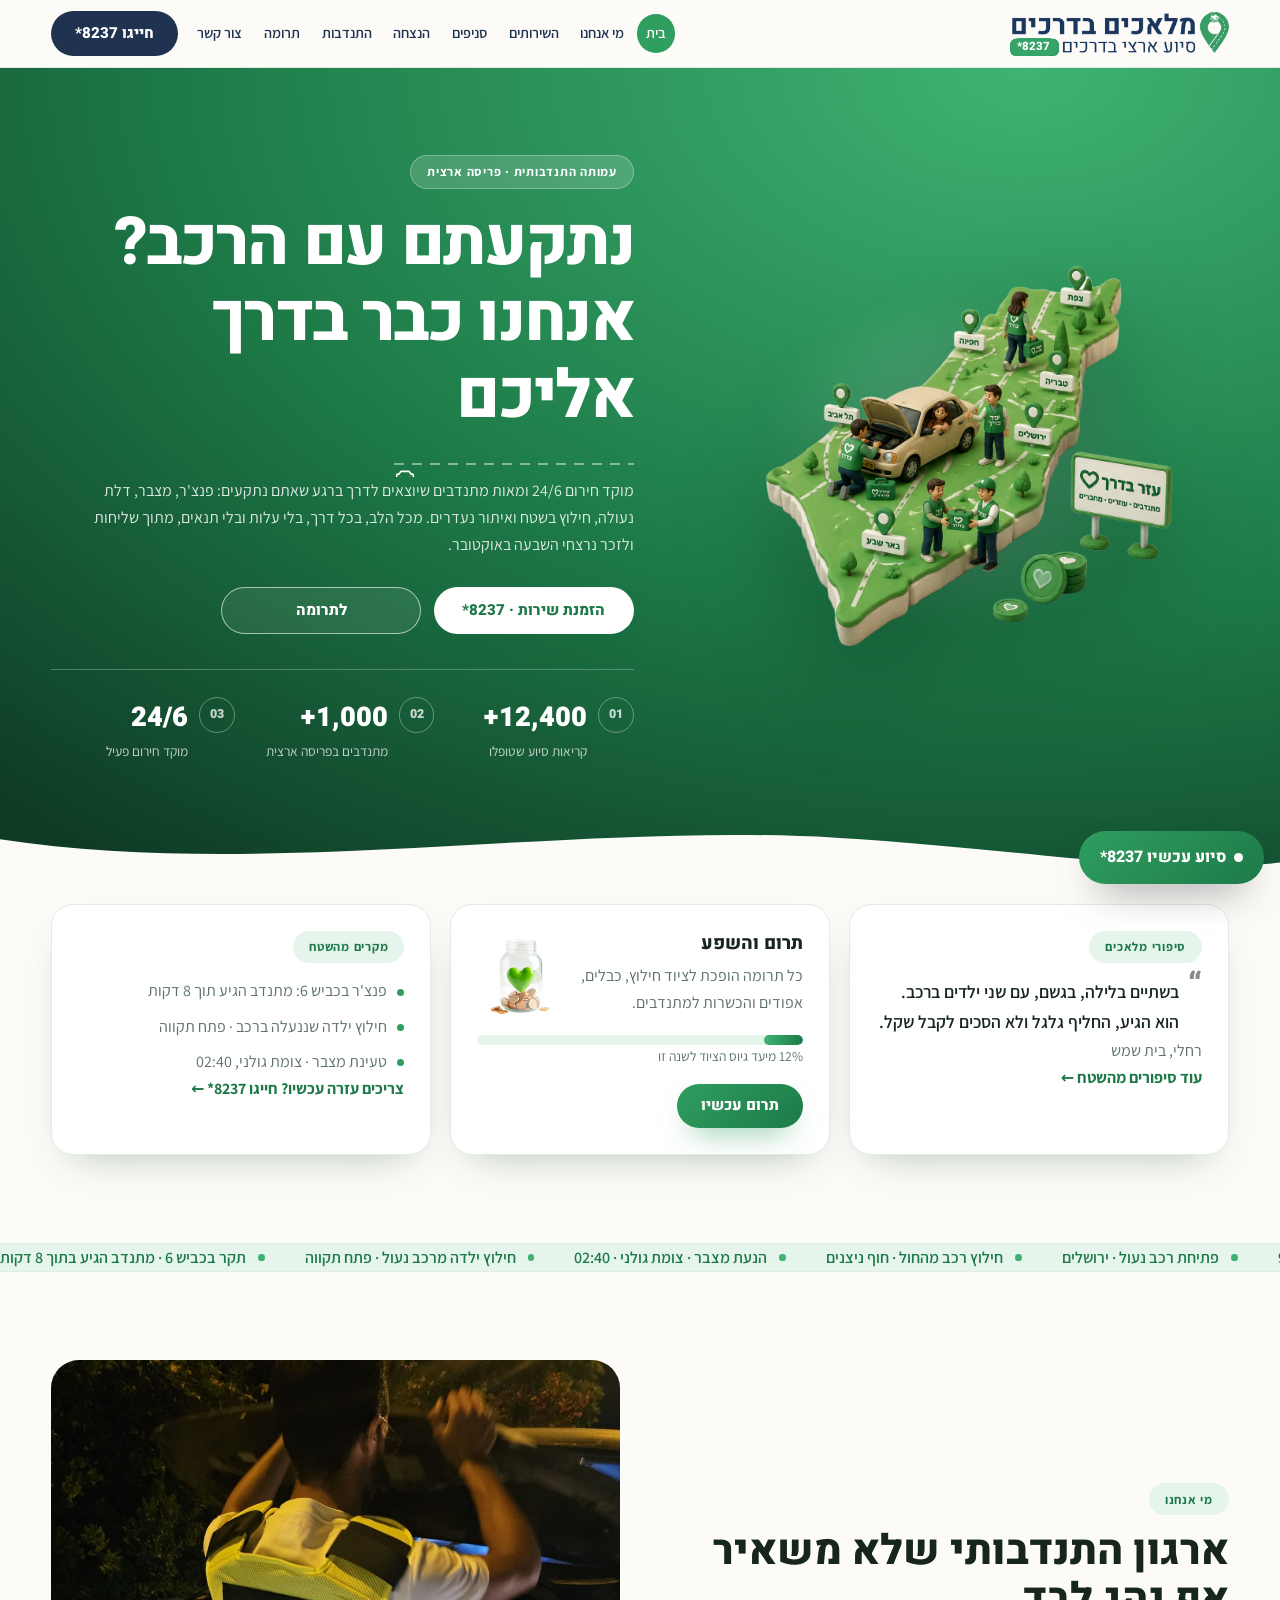
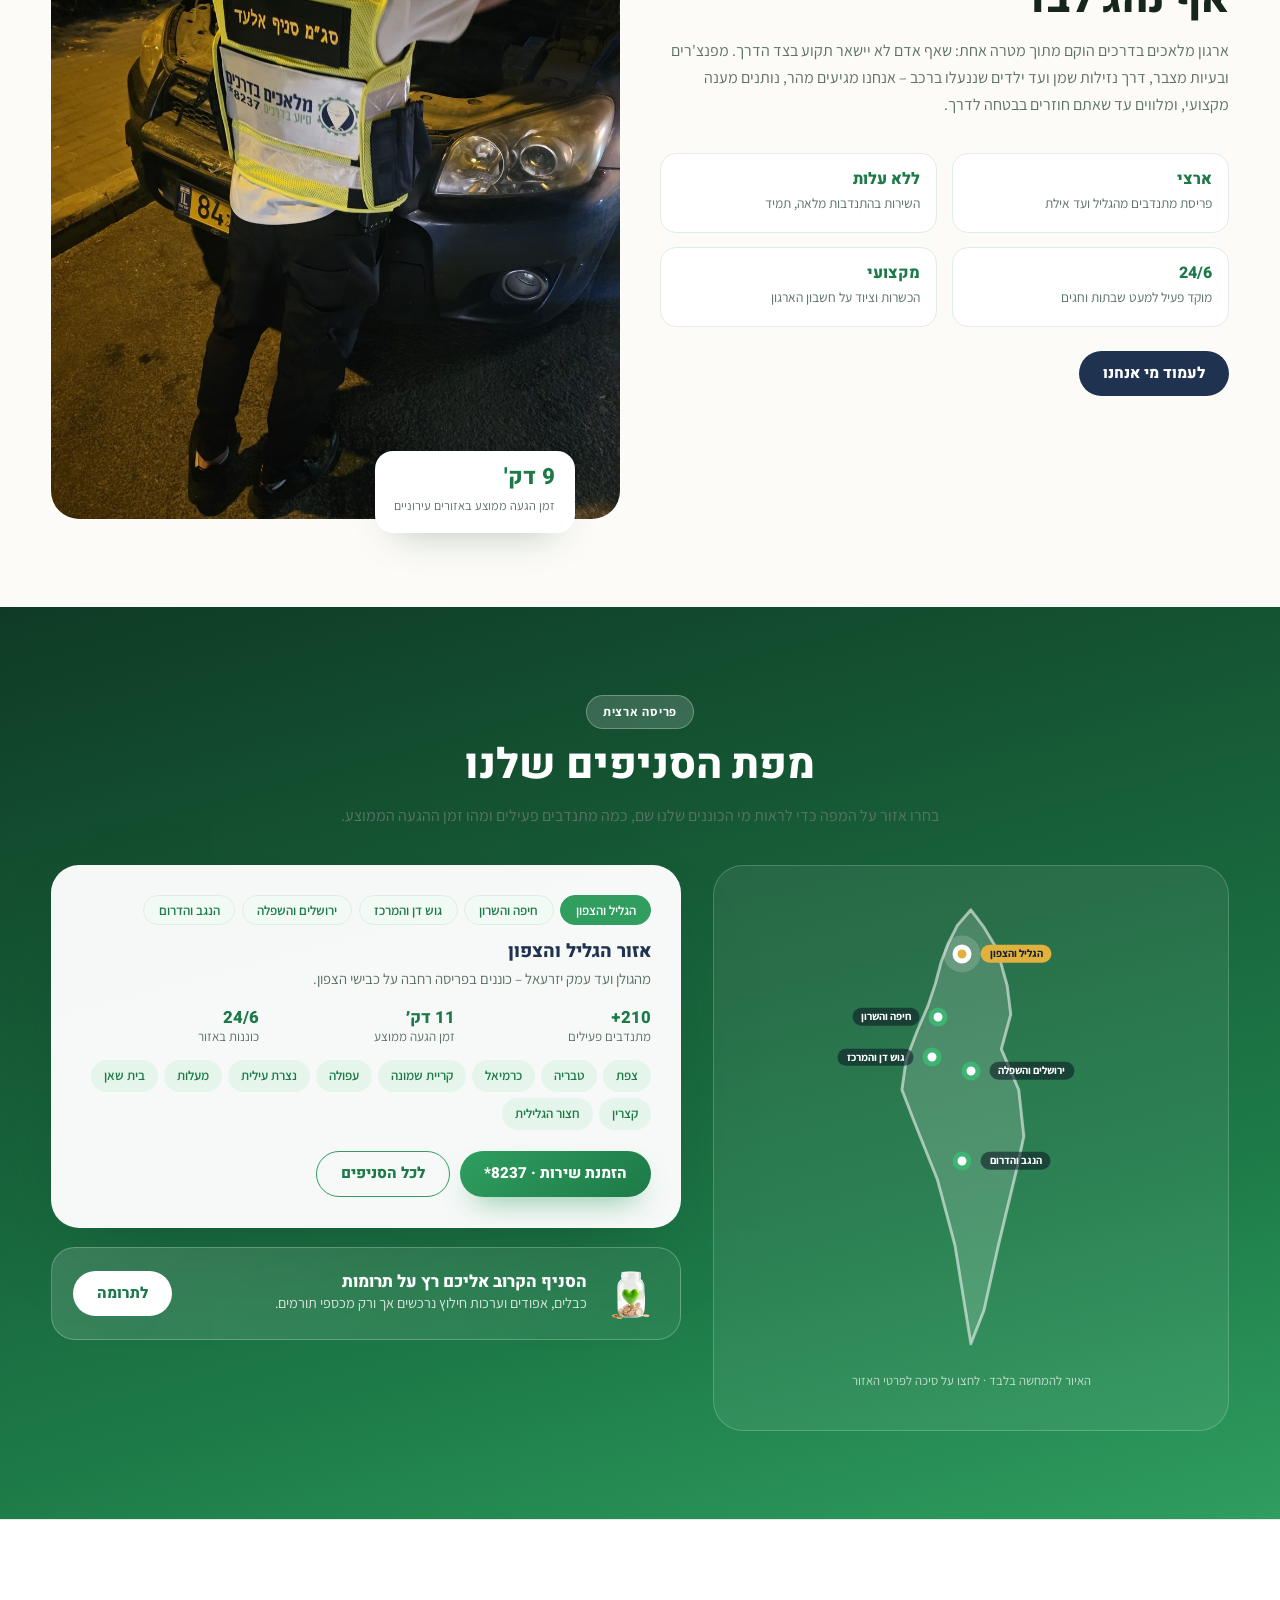
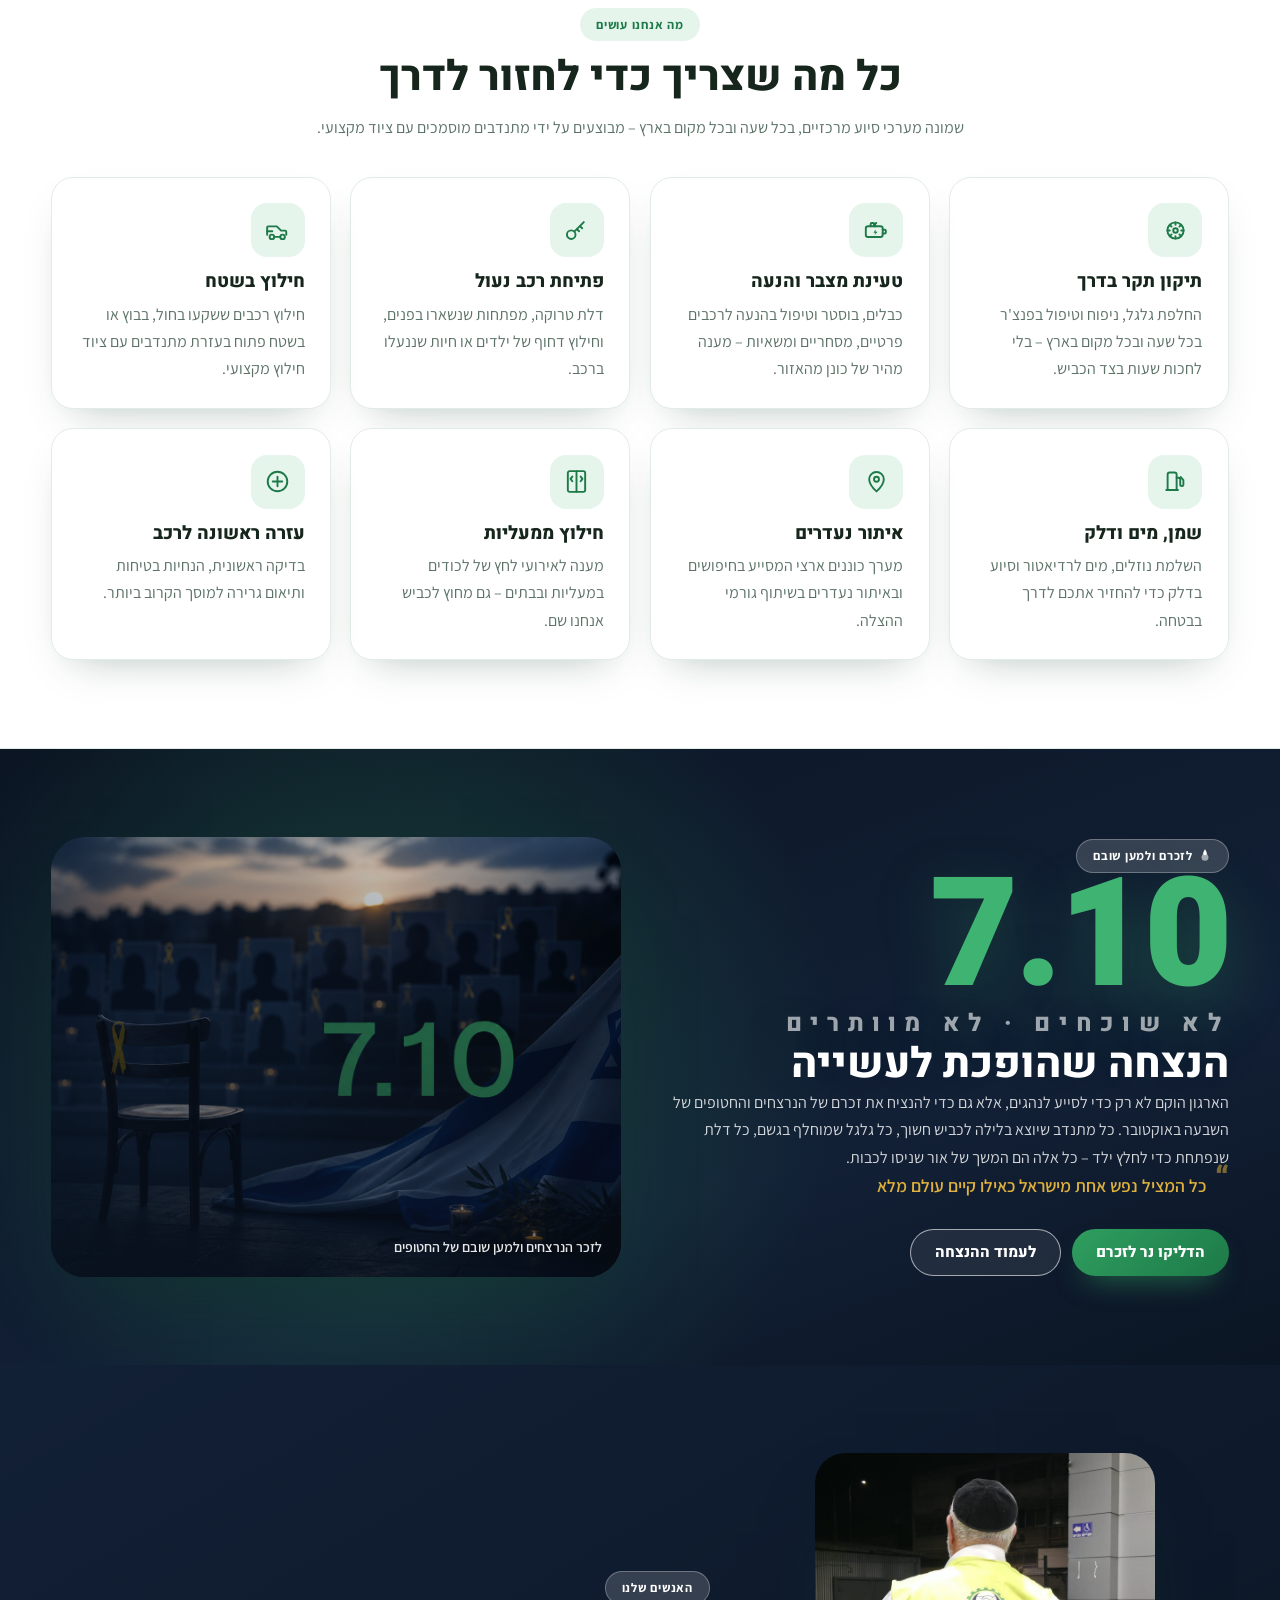
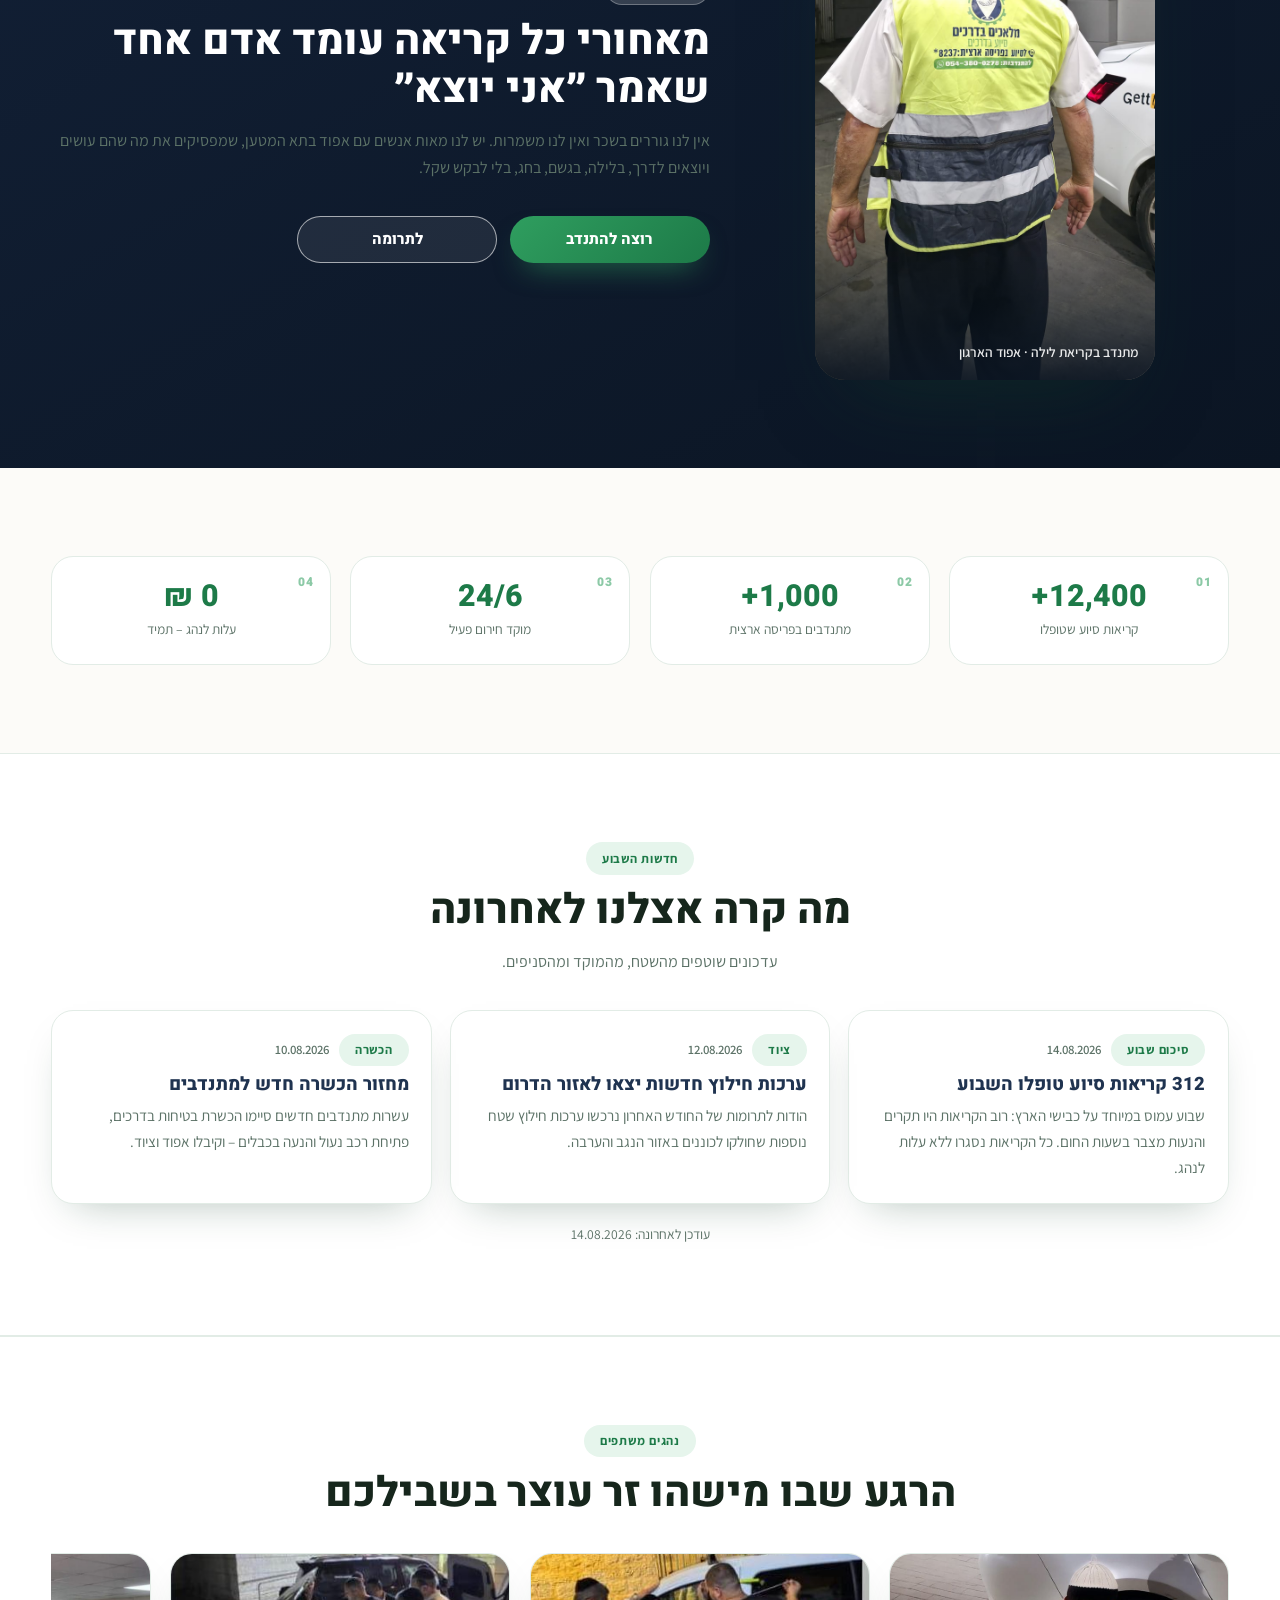
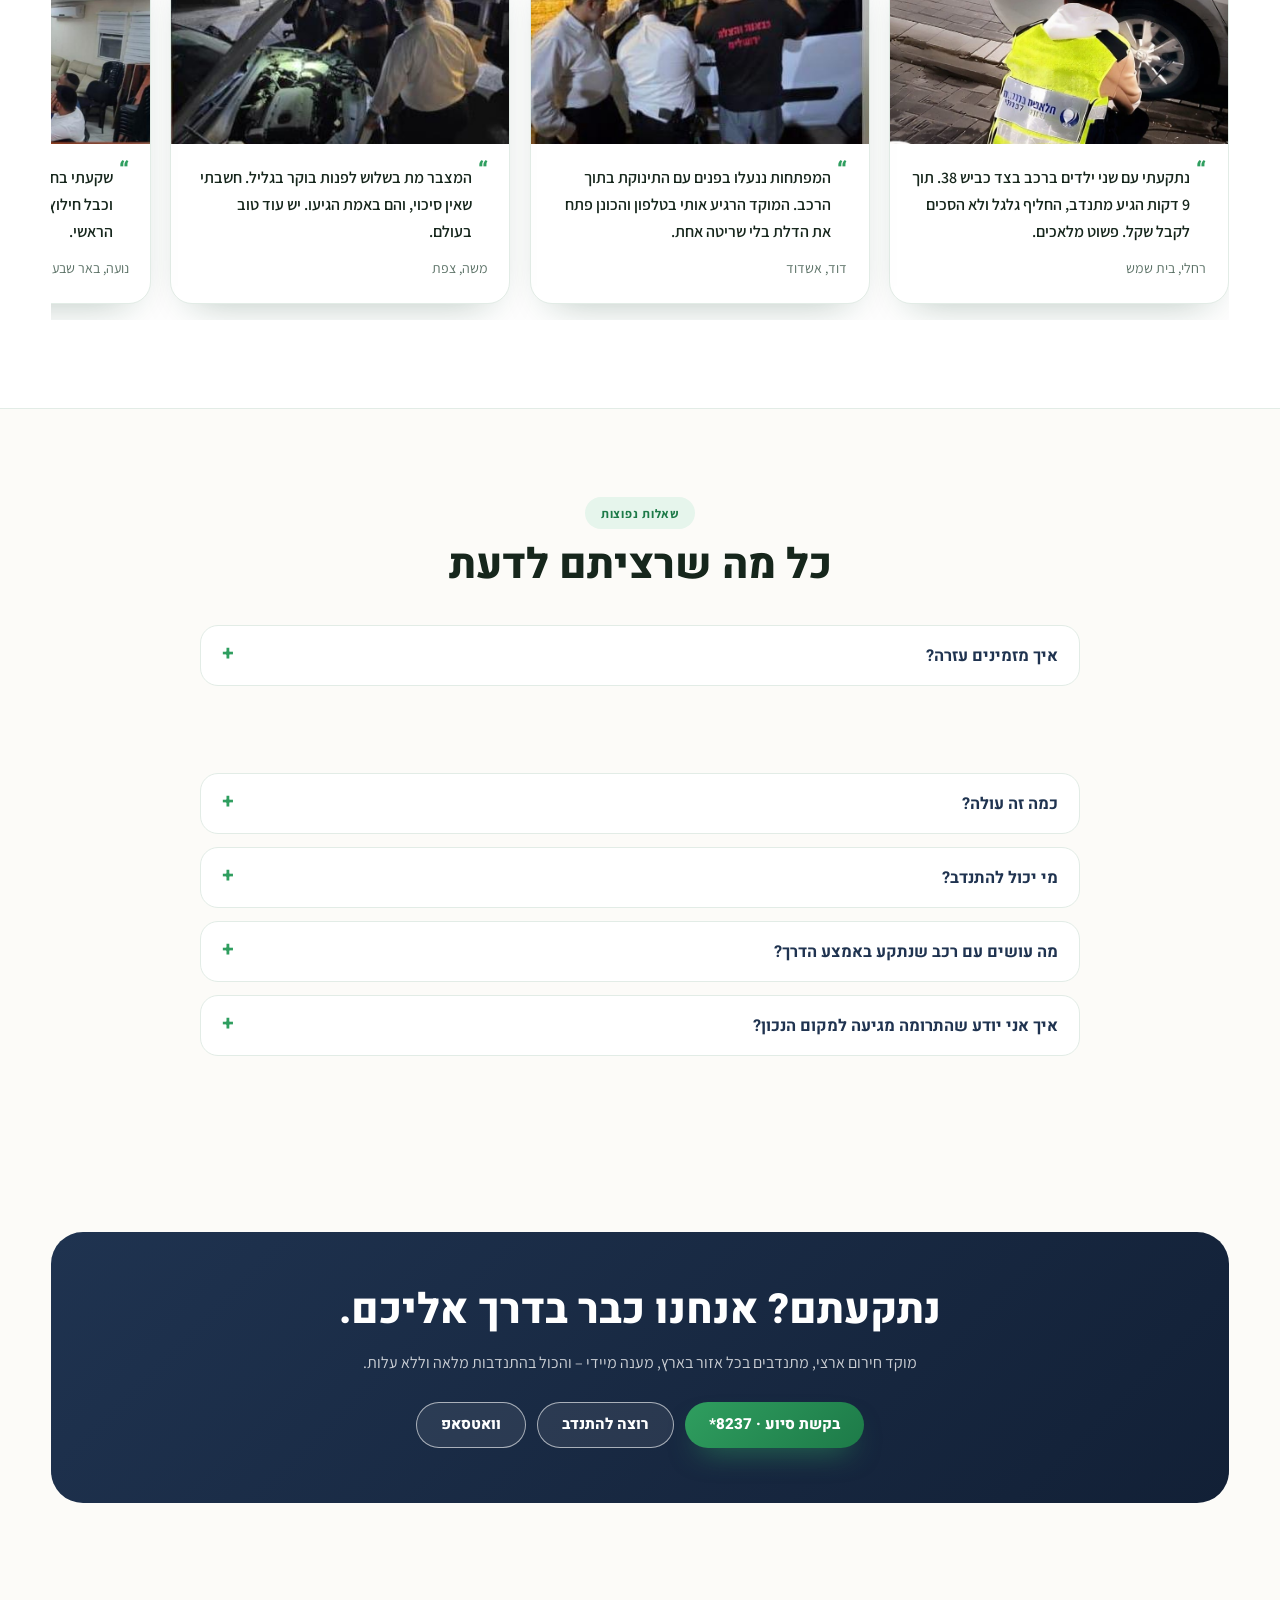
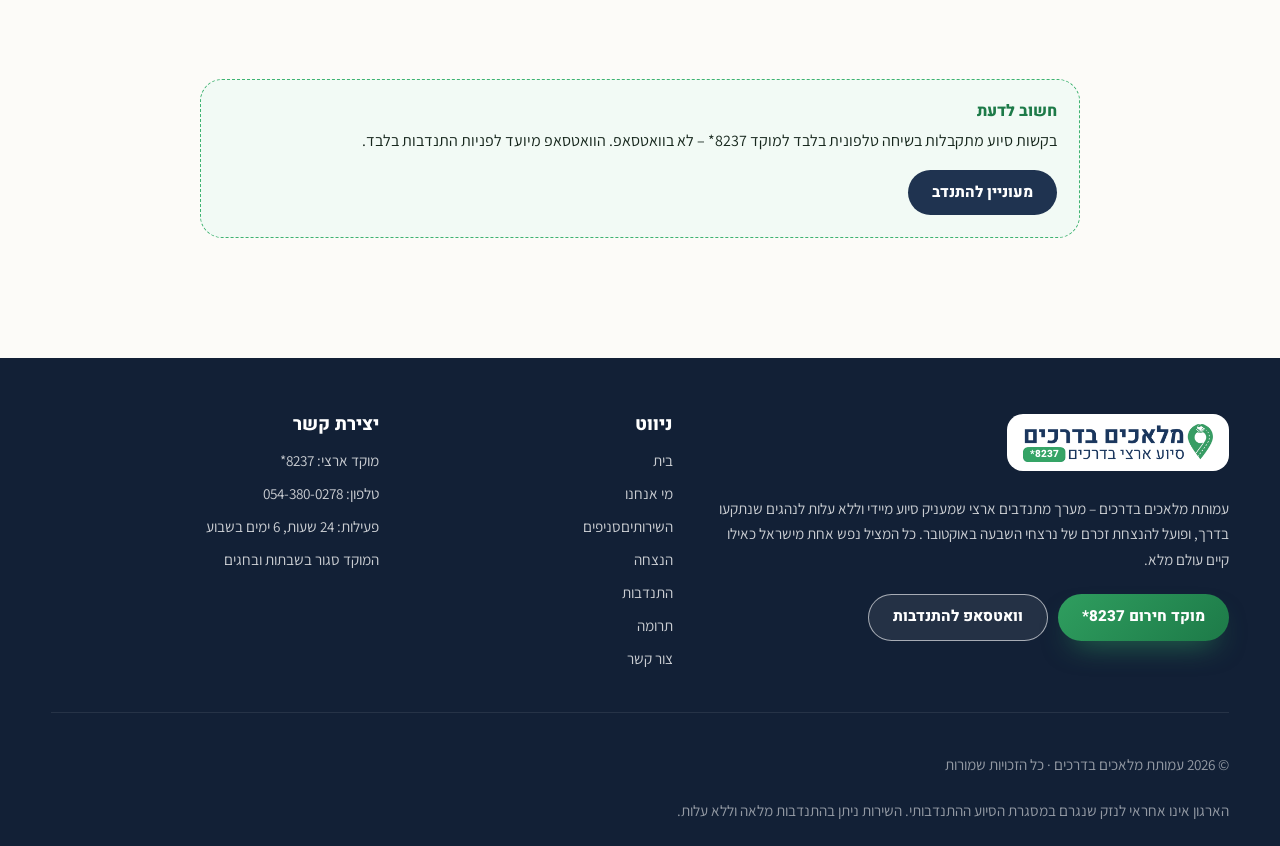
==== commit 9de00c4a: "Add files via upload" ====
--- a/index.html
+++ b/index.html
@@ -14,7 +14,7 @@
 <link rel="preconnect" href="https://fonts.googleapis.com">
 <link rel="preconnect" href="https://fonts.gstatic.com" crossorigin>
 <link href="https://fonts.googleapis.com/css2?family=Heebo:wght@400;600;700;800;900&family=Assistant:wght@300;400;500;600;700&display=swap" rel="stylesheet">
-<link rel="stylesheet" href="css/styles.css?v=20260827-4">
+<link rel="stylesheet" href="css/styles.css?v=20260827-5">
 </head>
 <body>
 
@@ -33,7 +33,7 @@
     <a class="brand" href="index.html"><img src="assets/logo.png" alt="מלאכים בדרכים"></a>
     <div class="header-actions">
       <nav class="desktop-nav"><a class="nav-link is-active" href="index.html">בית</a><a class="nav-link" href="about.html">מי אנחנו</a><a class="nav-link" href="services.html">השירותים</a><a class="nav-link" href="branches.html">סניפים</a><a class="nav-link" href="memorial.html">הנצחה</a><a class="nav-link" href="volunteer.html">התנדבות</a><a class="nav-link" href="donate.html">תרומה</a><a class="nav-link" href="contact.html">צור קשר</a></nav>
-      <a class="btn btn-navy" href="tel:*8237">חייגו 8237*סס</a>
+      <a class="btn btn-navy" href="tel:*8237">חייגו *8237</a>
       <button class="burger" id="burger" aria-label="תפריט" aria-expanded="false"><span></span><span></span><span></span></button>
     </div>
   </div>
@@ -166,8 +166,8 @@
         <a class="btn btn-ghost-light" href="memorial.html">לעמוד ההנצחה</a>
       </div>
     </div>
-    <figure class="oct-figure reveal">
-      <img src="assets/memorial-hostages-v2.png" loading="lazy" decoding="async" alt="מיצג הנצחה סמלי למען החטופים ולזכר נרצחי השבעה באוקטובר">
+    <figure class="oct-figure">
+      <img src="assets/memorial-hostages-v2.png?v=20260827-1" data-fallback-src="assets/memorial-flag.jpg" decoding="async" alt="מיצג הנצחה סמלי למען החטופים ולזכר נרצחי השבעה באוקטובר">
       <figcaption>לזכר הנרצחים ולמען שובם של החטופים</figcaption>
     </figure>
   </div>
@@ -203,21 +203,13 @@
   </div>
 </section>
 
-<section class="band overflow">
+<section class="band stories-band">
   <div class="container"><div class="section-head"><span class="pill">נהגים משתפים</span><h2>הרגע שבו מישהו זר עוצר בשבילכם</h2></div></div>
-  <div class="ticker-track slow">
-    <div class="testimonial-group">
-      <blockquote class="card quote-card"><p>נתקעתי עם שני ילדים ברכב בצד כביש 38. תוך 9 דקות הגיע מתנדב, החליף גלגל ולא הסכים לקבל שקל. פשוט מלאכים.</p><footer>רחלי, בית שמש</footer></blockquote>
-      <blockquote class="card quote-card"><p>המפתחות ננעלו בפנים עם התינוקת בתוך הרכב. המוקד הרגיע אותי בטלפון והכונן פתח את הדלת בלי שריטה אחת.</p><footer>דוד, אשדוד</footer></blockquote>
-      <blockquote class="card quote-card"><p>המצבר מת בשלוש לפנות בוקר בגליל. חשבתי שאין סיכוי, והם באמת הגיעו. יש עוד טוב בעולם.</p><footer>משה, צפת</footer></blockquote>
-      <blockquote class="card quote-card"><p>שקעתי בחול בדרך למכתש. מתנדב עם ג'יפ וכבל חילוץ הוציא אותי וליווה אותי עד לכביש הראשי.</p><footer>נועה, באר שבע</footer></blockquote>
-    </div>
-    <div class="testimonial-group" aria-hidden="true">
-      <blockquote class="card quote-card"><p>נתקעתי עם שני ילדים ברכב בצד כביש 38. תוך 9 דקות הגיע מתנדב, החליף גלגל ולא הסכים לקבל שקל. פשוט מלאכים.</p><footer>רחלי, בית שמש</footer></blockquote>
-      <blockquote class="card quote-card"><p>המפתחות ננעלו בפנים עם התינוקת בתוך הרכב. המוקד הרגיע אותי בטלפון והכונן פתח את הדלת בלי שריטה אחת.</p><footer>דוד, אשדוד</footer></blockquote>
-      <blockquote class="card quote-card"><p>המצבר מת בשלוש לפנות בוקר בגליל. חשבתי שאין סיכוי, והם באמת הגיעו. יש עוד טוב בעולם.</p><footer>משה, צפת</footer></blockquote>
-      <blockquote class="card quote-card"><p>שקעתי בחול בדרך למכתש. מתנדב עם ג'יפ וכבל חילוץ הוציא אותי וליווה אותי עד לכביש הראשי.</p><footer>נועה, באר שבע</footer></blockquote>
-    </div>
+  <div class="container testimonial-rail" aria-label="סיפורים מהשטח">
+    <figure class="card story-card"><img src="assets/field-wheel.jpg" decoding="async" alt="מתנדב מסייע בהחלפת גלגל בשטח"><blockquote class="quote-card"><p>נתקעתי עם שני ילדים ברכב בצד כביש 38. תוך 9 דקות הגיע מתנדב, החליף גלגל ולא הסכים לקבל שקל. פשוט מלאכים.</p><footer>רחלי, בית שמש</footer></blockquote></figure>
+    <figure class="card story-card"><img src="assets/field-van.jpg" decoding="async" alt="מתנדבים מסייעים ליד רכב"><blockquote class="quote-card"><p>המפתחות ננעלו בפנים עם התינוקת בתוך הרכב. המוקד הרגיע אותי בטלפון והכונן פתח את הדלת בלי שריטה אחת.</p><footer>דוד, אשדוד</footer></blockquote></figure>
+    <figure class="card story-card"><img src="assets/field-engine.jpg" decoding="async" alt="בדיקת תקלה ברכב בשעת לילה"><blockquote class="quote-card"><p>המצבר מת בשלוש לפנות בוקר בגליל. חשבתי שאין סיכוי, והם באמת הגיעו. יש עוד טוב בעולם.</p><footer>משה, צפת</footer></blockquote></figure>
+    <figure class="card story-card"><img src="assets/field-briefing.jpg" decoding="async" alt="מתנדבי הארגון במפגש הכשרה"><blockquote class="quote-card"><p>שקעתי בחול בדרך למכתש. מתנדב עם ג'יפ וכבל חילוץ הוציא אותי וליווה אותי עד לכביש הראשי.</p><footer>נועה, באר שבע</footer></blockquote></figure>
   </div>
 </section>
 
@@ -281,6 +273,6 @@
 <a class="floating-call" href="tel:*8237"><span class="pulse"></span>סיוע עכשיו *8237</a>
 <script src="js/branches.js"></script>
 <script src="js/news.js"></script>
-<script src="js/main.js?v=20260827-4"></script>
+<script src="js/main.js?v=20260827-5"></script>
 </body>
 </html>
--- a/css/styles.css
+++ b/css/styles.css
@@ -175,9 +175,13 @@
 .ticker-group{display:flex;flex:none;gap:2.5rem;padding-inline-end:2.5rem}
 .ticker-group span{direction:rtl;display:inline-flex;align-items:center;gap:.75rem}
 .ticker-group span::before{content:"";width:.42rem;height:.42rem;border-radius:50%;background:var(--green-500);flex:0 0 auto}
-.ticker-track.slow{animation-duration:60s;gap:0;padding-inline:0;white-space:normal}
-.testimonial-group{display:flex;flex:none;gap:1.2rem;padding-inline-end:1.2rem}
-.ticker-track.slow .quote-card{width:min(340px,78vw);flex:0 0 auto}
+.stories-band{overflow:hidden}
+.testimonial-rail{display:flex;gap:1.2rem;overflow-x:auto;padding-bottom:1rem;scroll-snap-type:x mandatory;scrollbar-width:thin;scrollbar-color:var(--green-500) transparent}
+.testimonial-rail::-webkit-scrollbar{height:7px}
+.testimonial-rail::-webkit-scrollbar-thumb{background:var(--green-500);border-radius:999px}
+.story-card{flex:0 0 min(340px,82vw);padding:0;overflow:hidden;scroll-snap-align:start}
+.story-card>img{width:100%;aspect-ratio:16/9;object-fit:cover;background:var(--green-50)}
+.story-card .quote-card{padding:1.25rem 1.35rem 1.4rem}
 .quote-card{direction:rtl}
 .quote-card p{font-weight:600;position:relative;padding-inline-start:1rem}
 .quote-card p::before{content:"“";position:absolute;inset-inline-start:0;top:-.15em;color:var(--green-600);font:900 1.45rem/1 "Heebo",sans-serif}
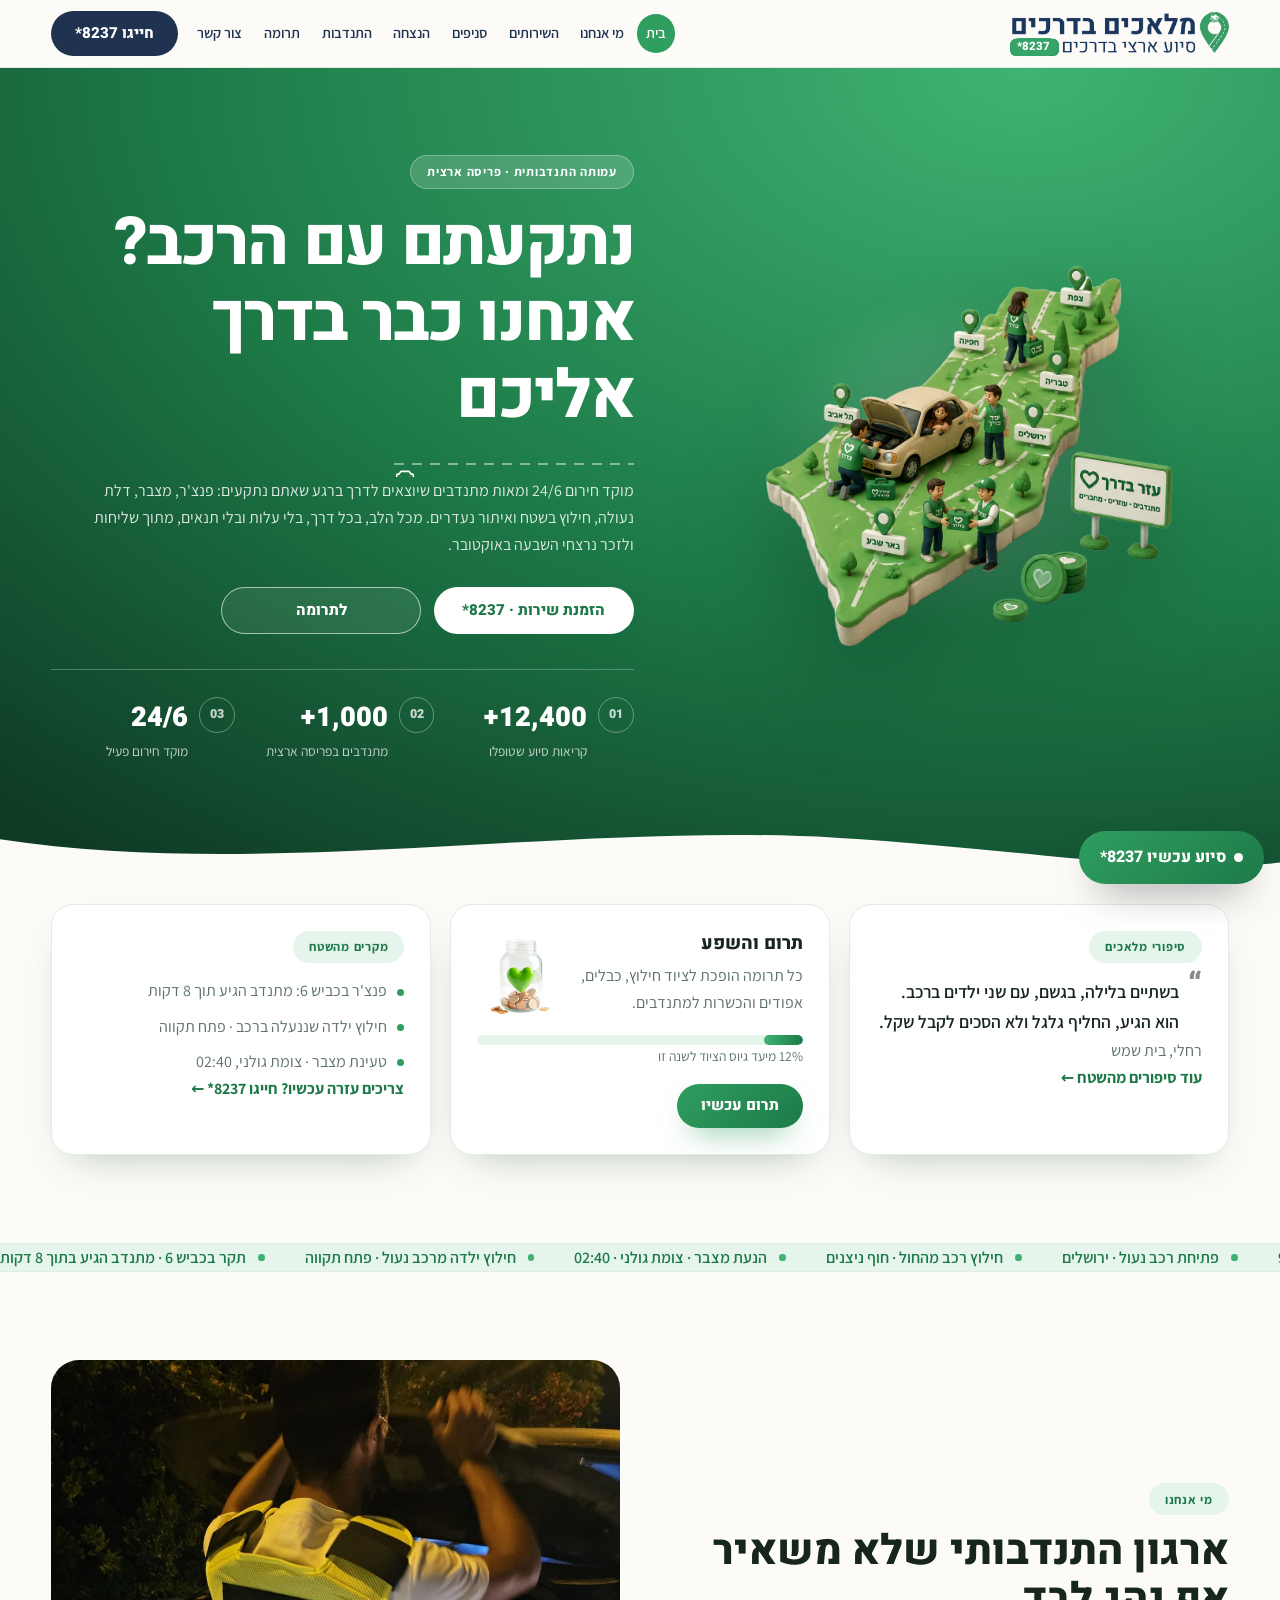
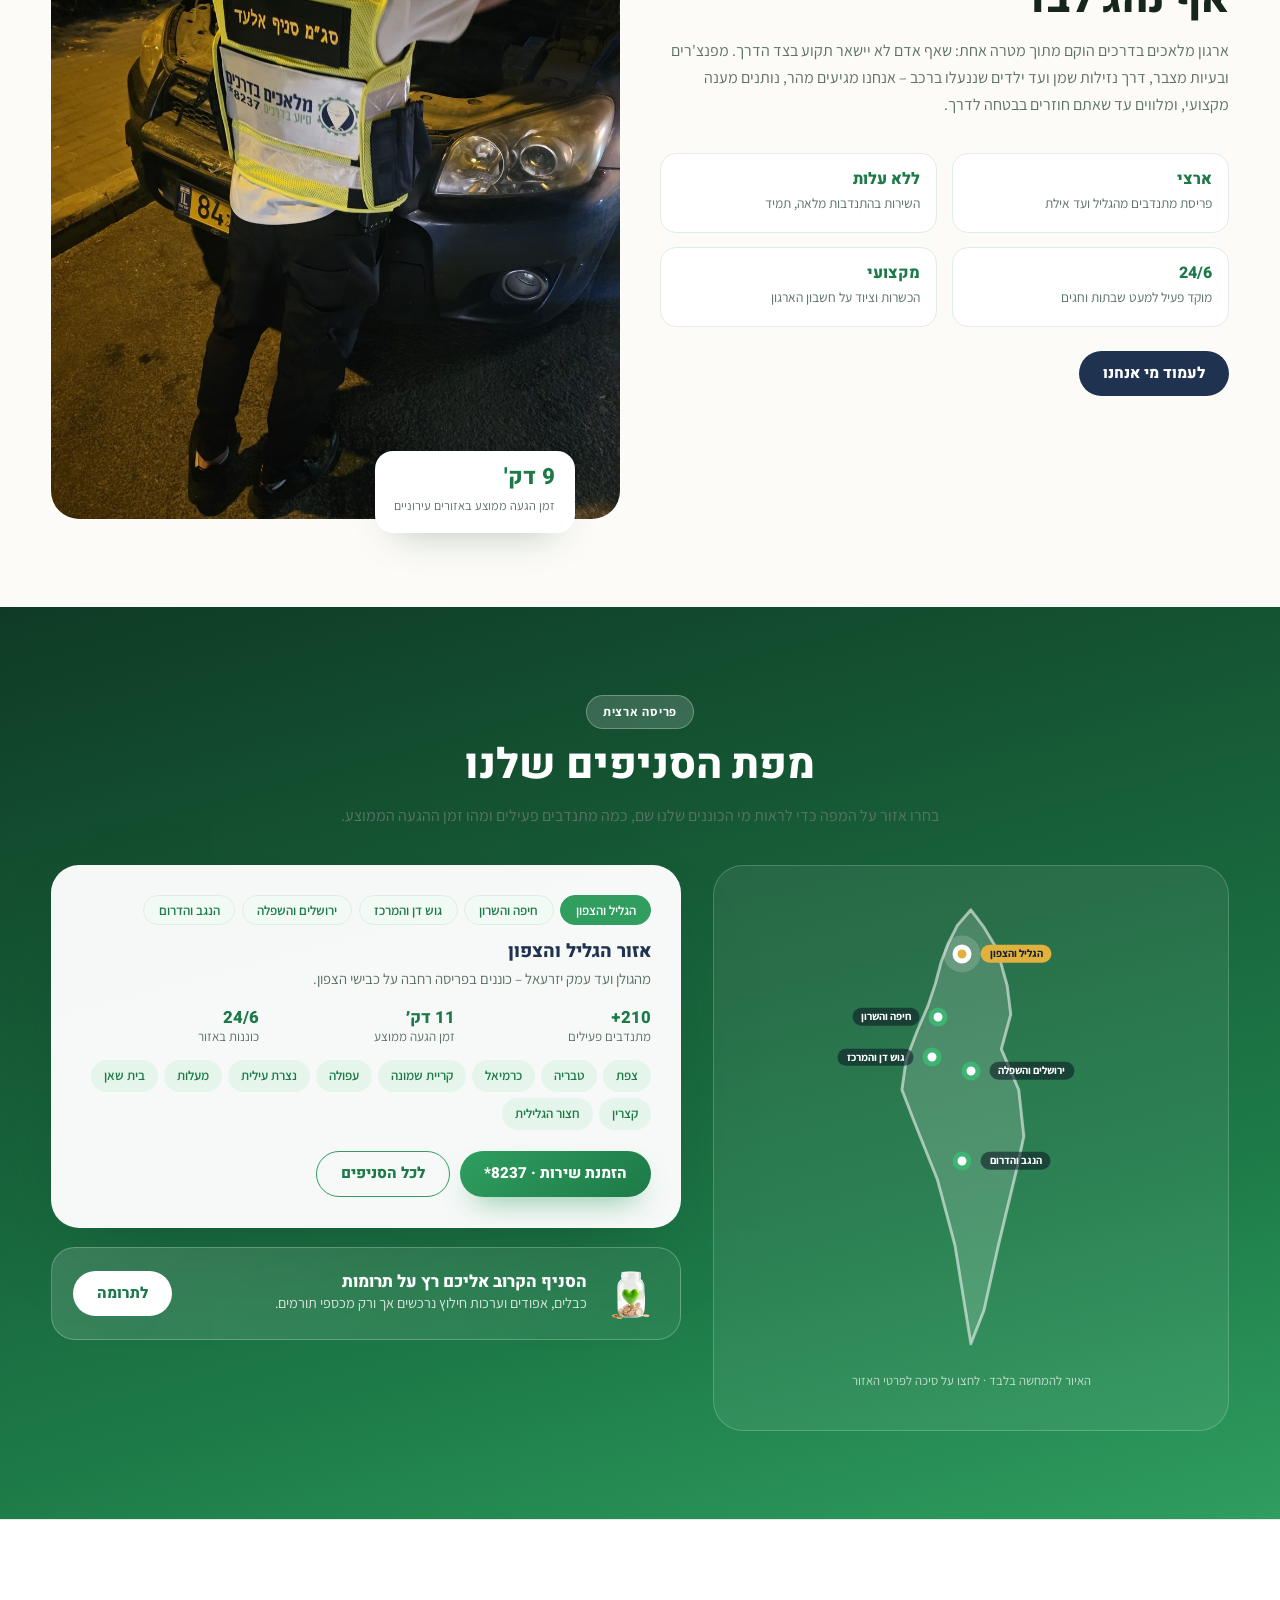
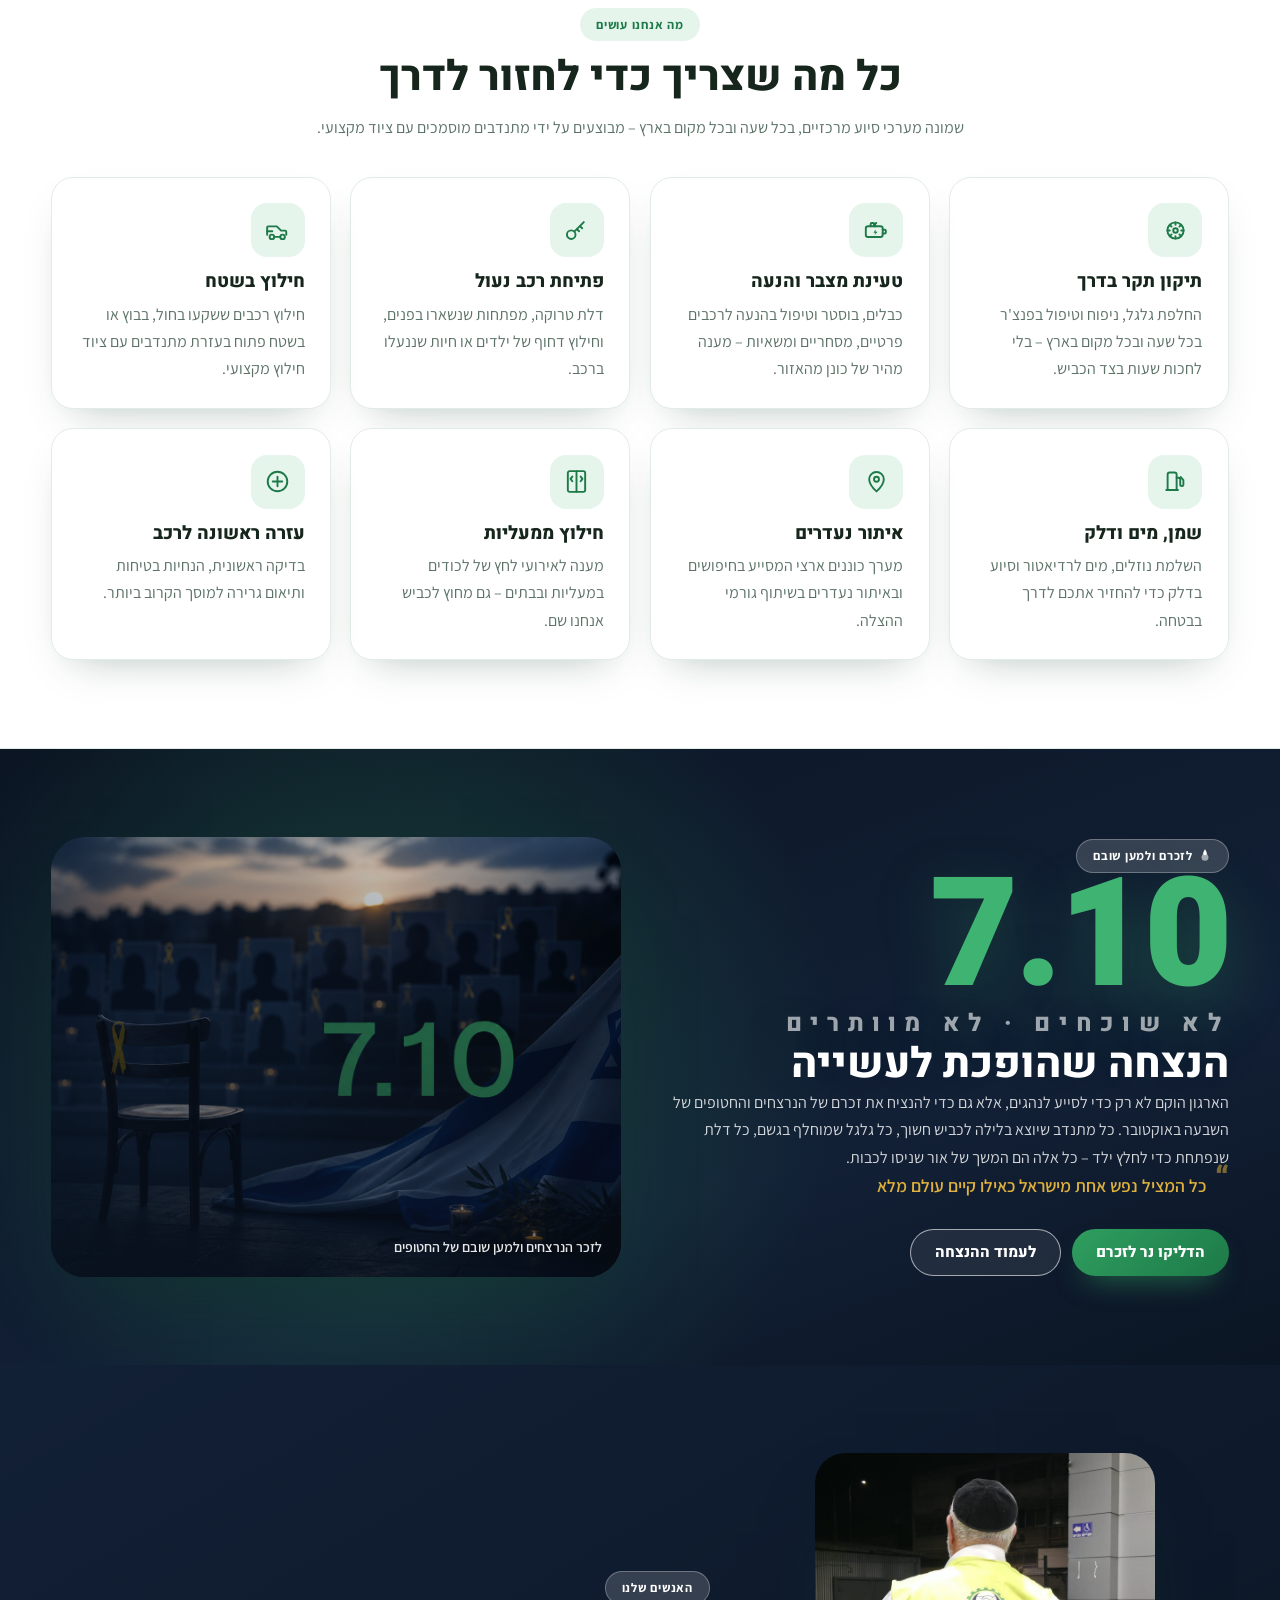
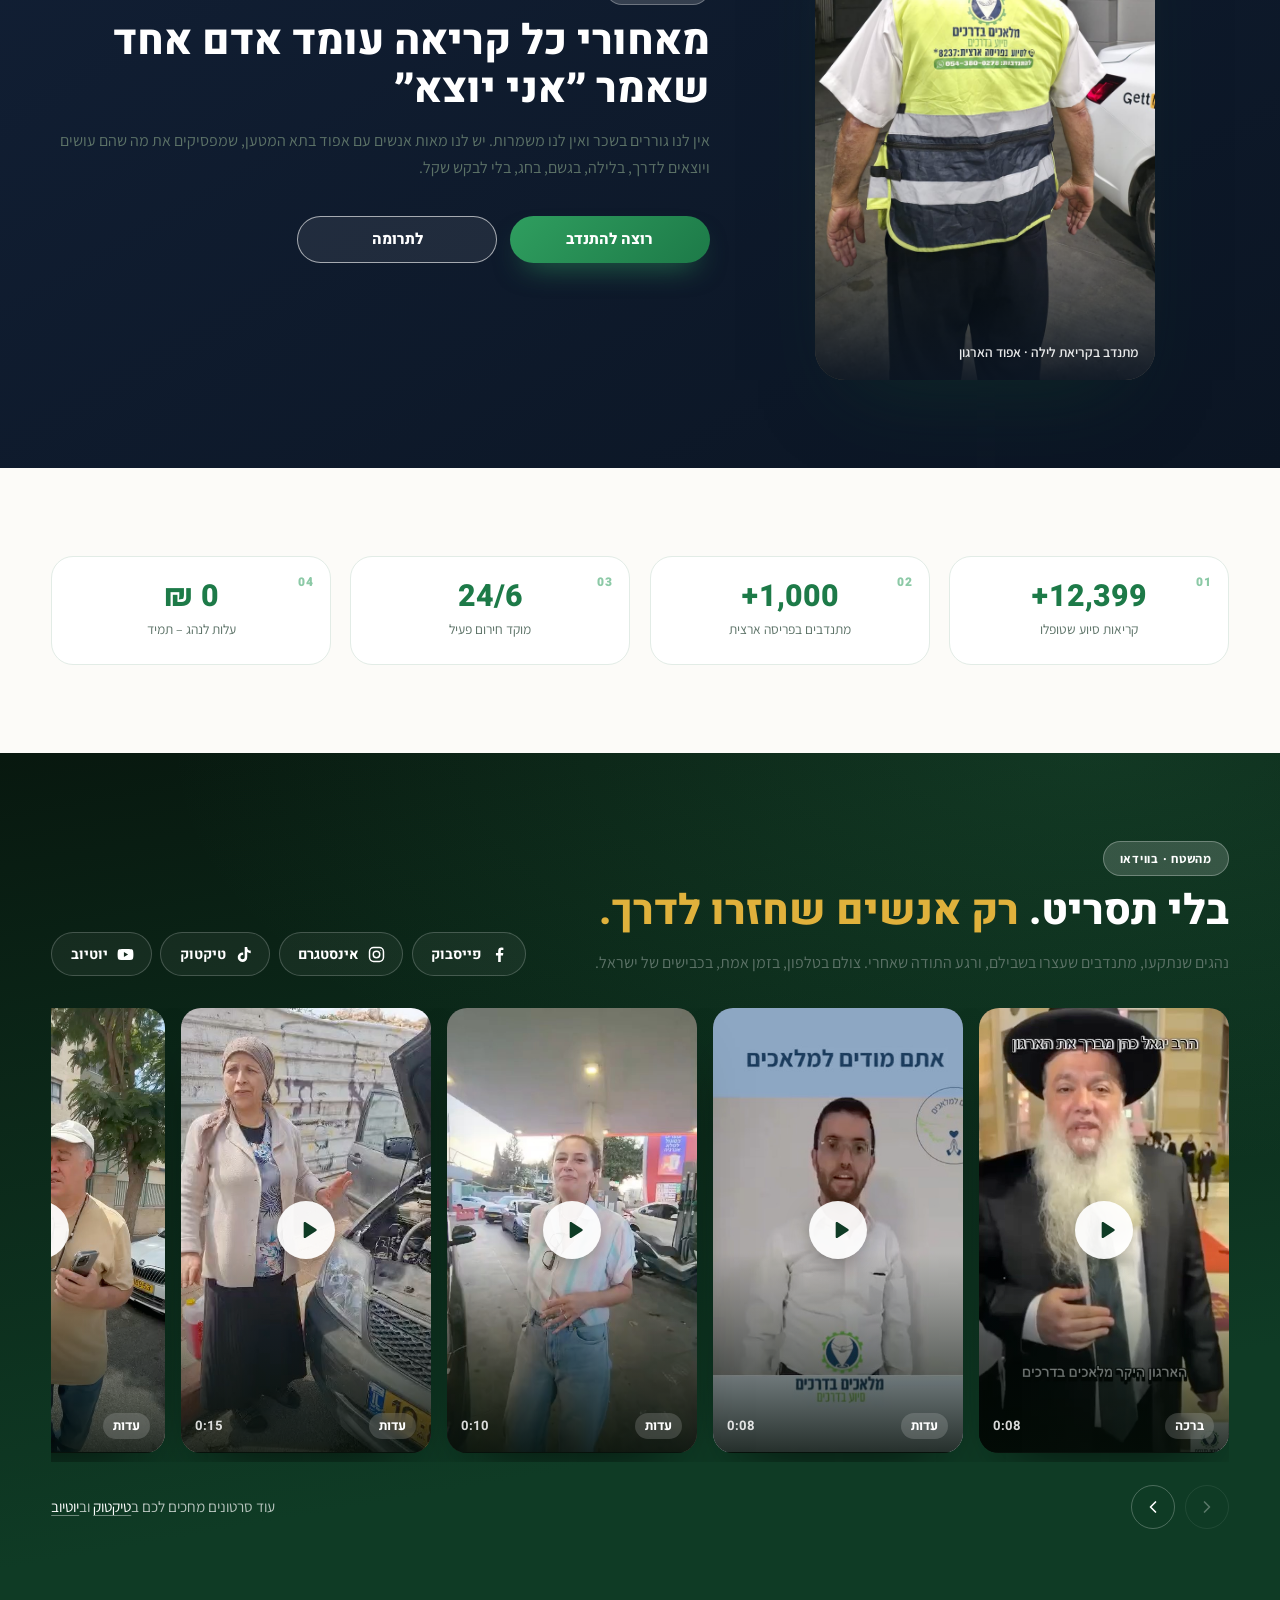
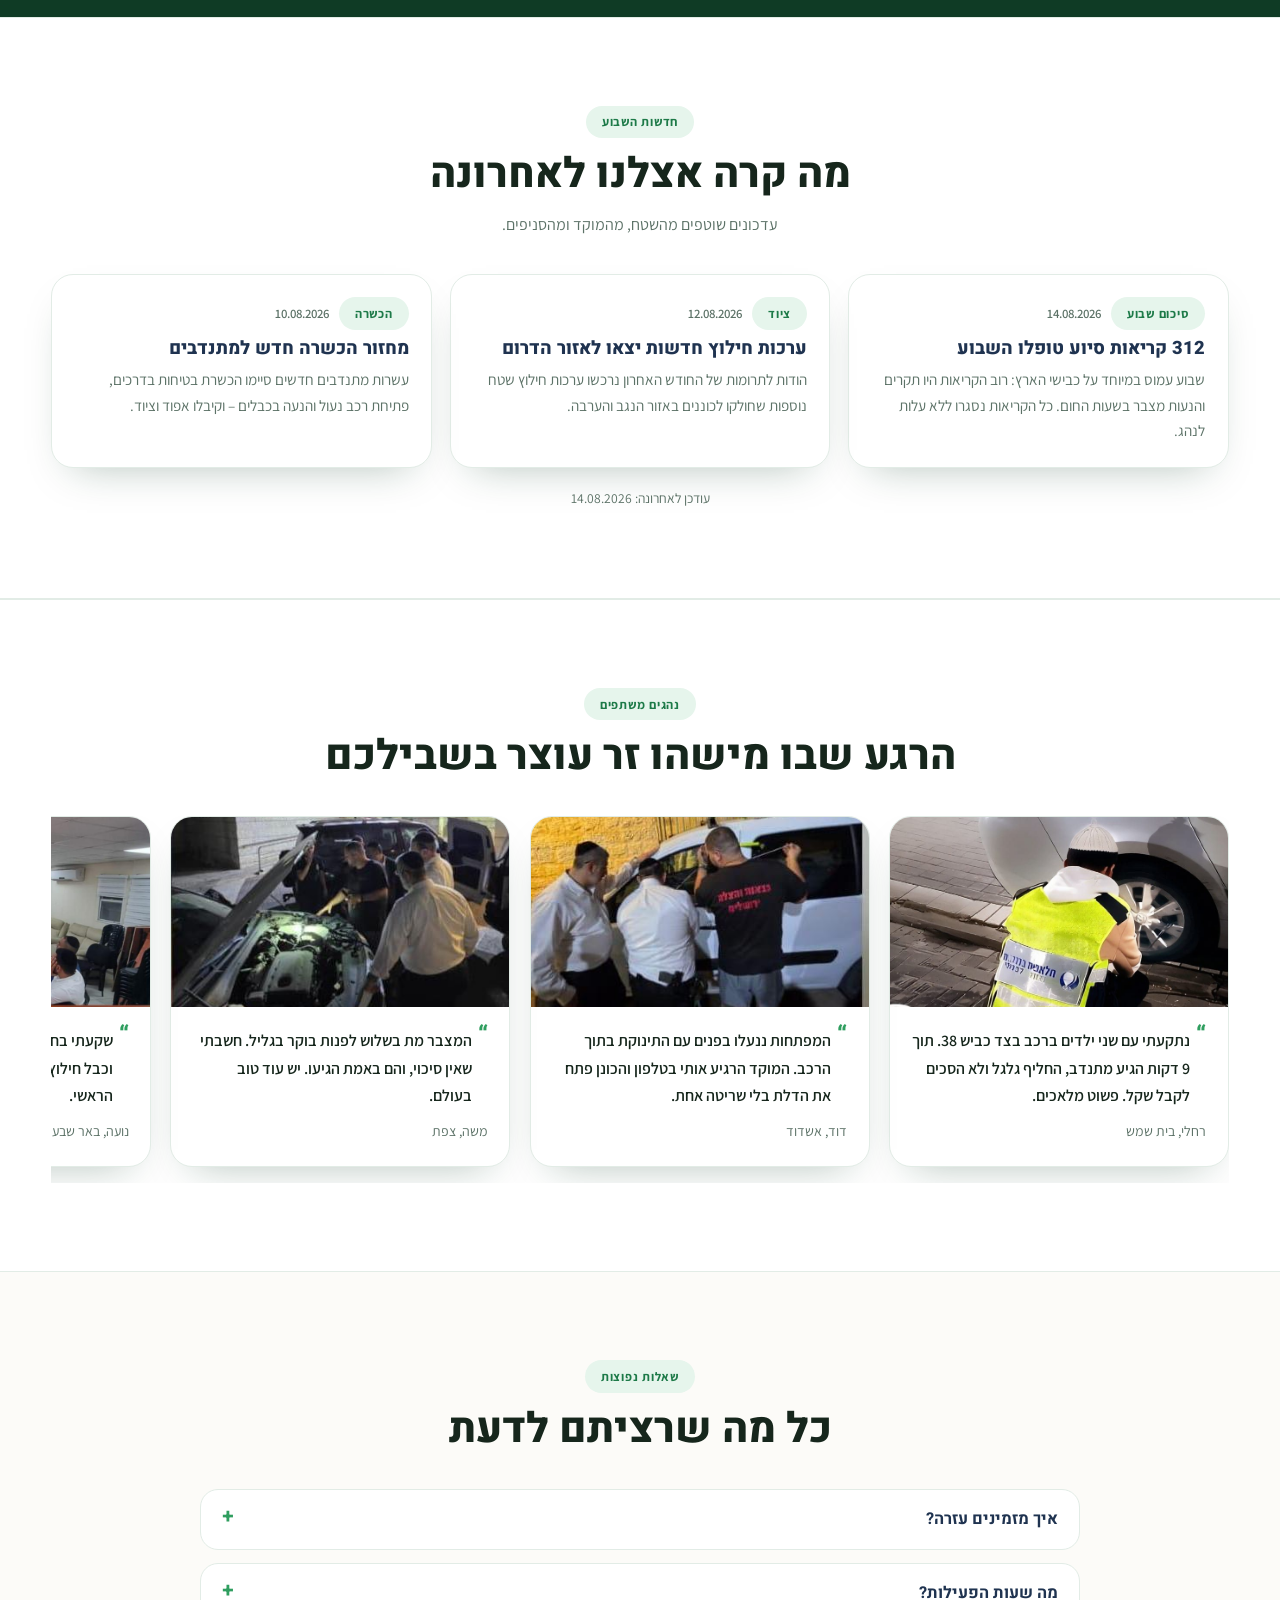
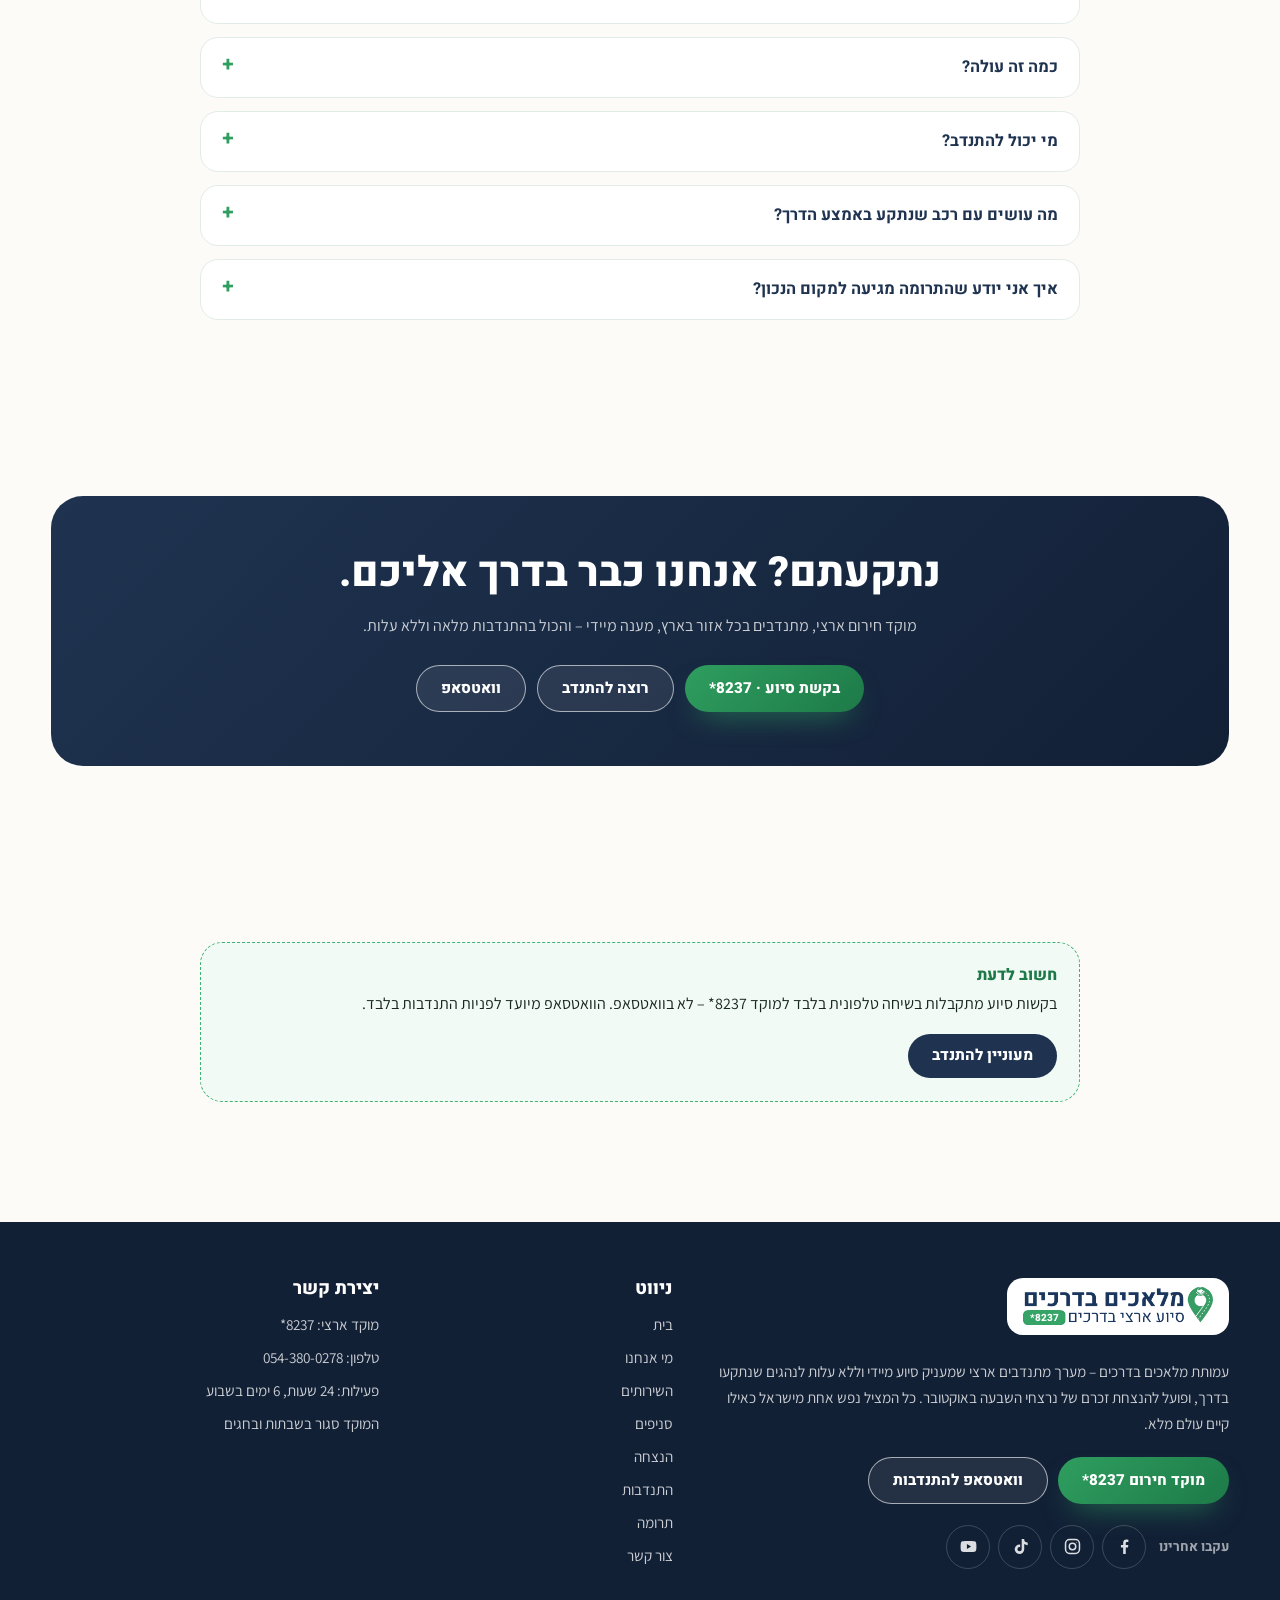
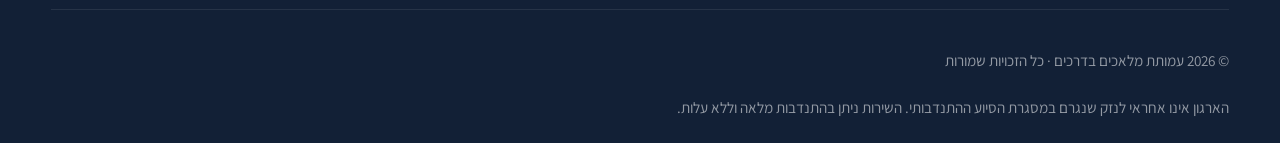
==== commit 399dd9ad: "Add files via upload" ====
--- a/index.html
+++ b/index.html
@@ -14,7 +14,7 @@
 <link rel="preconnect" href="https://fonts.googleapis.com">
 <link rel="preconnect" href="https://fonts.gstatic.com" crossorigin>
 <link href="https://fonts.googleapis.com/css2?family=Heebo:wght@400;600;700;800;900&family=Assistant:wght@300;400;500;600;700&display=swap" rel="stylesheet">
-<link rel="stylesheet" href="css/styles.css?v=20260827-5">
+<link rel="stylesheet" href="css/styles.css?v=20260930-1">
 </head>
 <body>
 
@@ -194,6 +194,40 @@
   <div class="grid-4 stat-grid"><div class="stat reveal"><strong class="counter">12,400+</strong><span>קריאות סיוע שטופלו</span></div><div class="stat reveal"><strong class="counter">1,000+</strong><span>מתנדבים בפריסה ארצית</span></div><div class="stat reveal"><strong>24/6</strong><span>מוקד חירום פעיל</span></div><div class="stat reveal"><strong class="counter">0 ₪</strong><span>עלות לנהג – תמיד</span></div></div>
 </section>
 
+<!-- ===== סרטונים מהשטח + רשתות חברתיות ===== -->
+<section class="reels">
+  <div class="container">
+    <div class="reels-head">
+      <div class="section-head start"><span class="pill-light">מהשטח · בווידאו</span><h2>בלי תסריט. <span class="gold">רק אנשים שחזרו לדרך.</span></h2><p class="light-text">נהגים שנתקעו, מתנדבים שעצרו בשבילם, ורגע התודה שאחרי. צולם בטלפון, בזמן אמת, בכבישים של ישראל.</p></div>
+      <nav class="social-row" aria-label="מלאכים בדרכים ברשתות החברתיות"><a class="social-pill social-pill-fb" href="https://www.facebook.com/p/%D7%9E%D7%9C%D7%90%D7%9B%D7%99%D7%9D-%D7%91%D7%93%D7%A8%D7%9B%D7%99%D7%9D-%D7%A1%D7%99%D7%95%D7%A2-%D7%91%D7%93%D7%A8%D7%9B%D7%99%D7%9D-61582272336801/" target="_blank" rel="noopener"><svg viewBox="0 0 24 24" aria-hidden="true"><path fill="currentColor" d="M13.6 21.5v-8.2h2.8l.4-3.3h-3.2V7.9c0-.9.3-1.6 1.6-1.6h1.7V3.4a22 22 0 0 0-2.5-.1c-2.5 0-4.1 1.5-4.1 4.3V10H7.5v3.3h2.8v8.2Z"/></svg><span>פייסבוק</span></a><a class="social-pill social-pill-ig" href="https://www.instagram.com/malachimbadrachim/" target="_blank" rel="noopener"><svg viewBox="0 0 24 24" aria-hidden="true" fill="none" stroke="currentColor" stroke-width="1.9"><rect x="3.2" y="3.2" width="17.6" height="17.6" rx="5.2"/><circle cx="12" cy="12" r="4.1"/><circle cx="17.3" cy="6.7" r=".6" fill="currentColor" stroke="none"/></svg><span>אינסטגרם</span></a><a class="social-pill social-pill-tt" href="https://www.tiktok.com/@malachimbadrachim" target="_blank" rel="noopener"><svg viewBox="0 0 24 24" aria-hidden="true"><path fill="currentColor" d="M16.7 2.5h-3.2v12.9a2.7 2.7 0 1 1-2.7-2.7c.3 0 .6 0 .8.1V9.5a6 6 0 1 0 5.1 5.9V8.9a7.6 7.6 0 0 0 4.4 1.4V7.1a4.4 4.4 0 0 1-4.4-4.6Z"/></svg><span>טיקטוק</span></a><a class="social-pill social-pill-yt" href="https://www.youtube.com/@%D7%9E%D7%9C%D7%90%D7%9B%D7%99%D7%9D%D7%91%D7%93%D7%A8%D7%9B%D7%99%D7%9D" target="_blank" rel="noopener"><svg viewBox="0 0 24 24" aria-hidden="true"><path fill="currentColor" fill-rule="evenodd" d="M21.6 7.2a2.5 2.5 0 0 0-1.8-1.8C18.2 5 12 5 12 5s-6.2 0-7.8.4a2.5 2.5 0 0 0-1.8 1.8A26 26 0 0 0 2 12a26 26 0 0 0 .4 4.8 2.5 2.5 0 0 0 1.8 1.8C5.8 19 12 19 12 19s6.2 0 7.8-.4a2.5 2.5 0 0 0 1.8-1.8A26 26 0 0 0 22 12a26 26 0 0 0-.4-4.8ZM10 15.1V8.9l5.3 3.1Z"/></svg><span>יוטיוב</span></a></nav>
+    </div>
+  </div>
+  <div class="reel-rail-wrap">
+    <div class="container reel-rail" id="reelRail" tabindex="0" aria-label="סרטונים מהשטח">
+      <figure class="reel"><video preload="none" playsinline poster="assets/videos/field-01.jpg" src="assets/videos/field-01.mp4" aria-label="סרטון 1 מתוך 15: ברכה"></video><button class="reel-play" type="button" aria-label="הפעלת סרטון 1: ברכה"><svg viewBox="0 0 24 24" aria-hidden="true"><path fill="currentColor" d="M8 5.6v12.8a1 1 0 0 0 1.5.9l10-6.4a1 1 0 0 0 0-1.8l-10-6.4A1 1 0 0 0 8 5.6Z"/></svg></button><figcaption><span class="reel-tag">ברכה</span><span class="reel-time">0:08</span></figcaption></figure>
+      <figure class="reel"><video preload="none" playsinline poster="assets/videos/field-02.jpg" src="assets/videos/field-02.mp4" aria-label="סרטון 2 מתוך 15: עדות"></video><button class="reel-play" type="button" aria-label="הפעלת סרטון 2: עדות"><svg viewBox="0 0 24 24" aria-hidden="true"><path fill="currentColor" d="M8 5.6v12.8a1 1 0 0 0 1.5.9l10-6.4a1 1 0 0 0 0-1.8l-10-6.4A1 1 0 0 0 8 5.6Z"/></svg></button><figcaption><span class="reel-tag">עדות</span><span class="reel-time">0:08</span></figcaption></figure>
+      <figure class="reel"><video preload="none" playsinline poster="assets/videos/field-03.jpg" src="assets/videos/field-03.mp4" aria-label="סרטון 3 מתוך 15: עדות"></video><button class="reel-play" type="button" aria-label="הפעלת סרטון 3: עדות"><svg viewBox="0 0 24 24" aria-hidden="true"><path fill="currentColor" d="M8 5.6v12.8a1 1 0 0 0 1.5.9l10-6.4a1 1 0 0 0 0-1.8l-10-6.4A1 1 0 0 0 8 5.6Z"/></svg></button><figcaption><span class="reel-tag">עדות</span><span class="reel-time">0:10</span></figcaption></figure>
+      <figure class="reel"><video preload="none" playsinline poster="assets/videos/field-04.jpg" src="assets/videos/field-04.mp4" aria-label="סרטון 4 מתוך 15: עדות"></video><button class="reel-play" type="button" aria-label="הפעלת סרטון 4: עדות"><svg viewBox="0 0 24 24" aria-hidden="true"><path fill="currentColor" d="M8 5.6v12.8a1 1 0 0 0 1.5.9l10-6.4a1 1 0 0 0 0-1.8l-10-6.4A1 1 0 0 0 8 5.6Z"/></svg></button><figcaption><span class="reel-tag">עדות</span><span class="reel-time">0:15</span></figcaption></figure>
+      <figure class="reel"><video preload="none" playsinline poster="assets/videos/field-05.jpg" src="assets/videos/field-05.mp4" aria-label="סרטון 5 מתוך 15: עדות"></video><button class="reel-play" type="button" aria-label="הפעלת סרטון 5: עדות"><svg viewBox="0 0 24 24" aria-hidden="true"><path fill="currentColor" d="M8 5.6v12.8a1 1 0 0 0 1.5.9l10-6.4a1 1 0 0 0 0-1.8l-10-6.4A1 1 0 0 0 8 5.6Z"/></svg></button><figcaption><span class="reel-tag">עדות</span><span class="reel-time">0:32</span></figcaption></figure>
+      <figure class="reel"><video preload="none" playsinline poster="assets/videos/field-06.jpg" src="assets/videos/field-06.mp4" aria-label="סרטון 6 מתוך 15: עדות"></video><button class="reel-play" type="button" aria-label="הפעלת סרטון 6: עדות"><svg viewBox="0 0 24 24" aria-hidden="true"><path fill="currentColor" d="M8 5.6v12.8a1 1 0 0 0 1.5.9l10-6.4a1 1 0 0 0 0-1.8l-10-6.4A1 1 0 0 0 8 5.6Z"/></svg></button><figcaption><span class="reel-tag">עדות</span><span class="reel-time">0:15</span></figcaption></figure>
+      <figure class="reel"><video preload="none" playsinline poster="assets/videos/field-07.jpg" src="assets/videos/field-07.mp4" aria-label="סרטון 7 מתוך 15: עדות"></video><button class="reel-play" type="button" aria-label="הפעלת סרטון 7: עדות"><svg viewBox="0 0 24 24" aria-hidden="true"><path fill="currentColor" d="M8 5.6v12.8a1 1 0 0 0 1.5.9l10-6.4a1 1 0 0 0 0-1.8l-10-6.4A1 1 0 0 0 8 5.6Z"/></svg></button><figcaption><span class="reel-tag">עדות</span><span class="reel-time">0:30</span></figcaption></figure>
+      <figure class="reel"><video preload="none" playsinline poster="assets/videos/field-08.jpg" src="assets/videos/field-08.mp4" aria-label="סרטון 8 מתוך 15: עדות"></video><button class="reel-play" type="button" aria-label="הפעלת סרטון 8: עדות"><svg viewBox="0 0 24 24" aria-hidden="true"><path fill="currentColor" d="M8 5.6v12.8a1 1 0 0 0 1.5.9l10-6.4a1 1 0 0 0 0-1.8l-10-6.4A1 1 0 0 0 8 5.6Z"/></svg></button><figcaption><span class="reel-tag">עדות</span><span class="reel-time">0:08</span></figcaption></figure>
+      <figure class="reel"><video preload="none" playsinline poster="assets/videos/field-09.jpg" src="assets/videos/field-09.mp4" aria-label="סרטון 9 מתוך 15: מהשטח"></video><button class="reel-play" type="button" aria-label="הפעלת סרטון 9: מהשטח"><svg viewBox="0 0 24 24" aria-hidden="true"><path fill="currentColor" d="M8 5.6v12.8a1 1 0 0 0 1.5.9l10-6.4a1 1 0 0 0 0-1.8l-10-6.4A1 1 0 0 0 8 5.6Z"/></svg></button><figcaption><span class="reel-tag">מהשטח</span><span class="reel-time">0:14</span></figcaption></figure>
+      <figure class="reel"><video preload="none" playsinline poster="assets/videos/field-10.jpg" src="assets/videos/field-10.mp4" aria-label="סרטון 10 מתוך 15: עדות"></video><button class="reel-play" type="button" aria-label="הפעלת סרטון 10: עדות"><svg viewBox="0 0 24 24" aria-hidden="true"><path fill="currentColor" d="M8 5.6v12.8a1 1 0 0 0 1.5.9l10-6.4a1 1 0 0 0 0-1.8l-10-6.4A1 1 0 0 0 8 5.6Z"/></svg></button><figcaption><span class="reel-tag">עדות</span><span class="reel-time">0:07</span></figcaption></figure>
+      <figure class="reel"><video preload="none" playsinline poster="assets/videos/field-11.jpg" src="assets/videos/field-11.mp4" aria-label="סרטון 11 מתוך 15: מהשטח"></video><button class="reel-play" type="button" aria-label="הפעלת סרטון 11: מהשטח"><svg viewBox="0 0 24 24" aria-hidden="true"><path fill="currentColor" d="M8 5.6v12.8a1 1 0 0 0 1.5.9l10-6.4a1 1 0 0 0 0-1.8l-10-6.4A1 1 0 0 0 8 5.6Z"/></svg></button><figcaption><span class="reel-tag">מהשטח</span><span class="reel-time">0:05</span></figcaption></figure>
+      <figure class="reel"><video preload="none" playsinline poster="assets/videos/field-12.jpg" src="assets/videos/field-12.mp4" aria-label="סרטון 12 מתוך 15: עדות"></video><button class="reel-play" type="button" aria-label="הפעלת סרטון 12: עדות"><svg viewBox="0 0 24 24" aria-hidden="true"><path fill="currentColor" d="M8 5.6v12.8a1 1 0 0 0 1.5.9l10-6.4a1 1 0 0 0 0-1.8l-10-6.4A1 1 0 0 0 8 5.6Z"/></svg></button><figcaption><span class="reel-tag">עדות</span><span class="reel-time">0:12</span></figcaption></figure>
+      <figure class="reel"><video preload="none" playsinline poster="assets/videos/field-13.jpg" src="assets/videos/field-13.mp4" aria-label="סרטון 13 מתוך 15: מהשטח"></video><button class="reel-play" type="button" aria-label="הפעלת סרטון 13: מהשטח"><svg viewBox="0 0 24 24" aria-hidden="true"><path fill="currentColor" d="M8 5.6v12.8a1 1 0 0 0 1.5.9l10-6.4a1 1 0 0 0 0-1.8l-10-6.4A1 1 0 0 0 8 5.6Z"/></svg></button><figcaption><span class="reel-tag">מהשטח</span><span class="reel-time">0:06</span></figcaption></figure>
+      <figure class="reel"><video preload="none" playsinline poster="assets/videos/field-14.jpg" src="assets/videos/field-14.mp4" aria-label="סרטון 14 מתוך 15: מהשטח"></video><button class="reel-play" type="button" aria-label="הפעלת סרטון 14: מהשטח"><svg viewBox="0 0 24 24" aria-hidden="true"><path fill="currentColor" d="M8 5.6v12.8a1 1 0 0 0 1.5.9l10-6.4a1 1 0 0 0 0-1.8l-10-6.4A1 1 0 0 0 8 5.6Z"/></svg></button><figcaption><span class="reel-tag">מהשטח</span><span class="reel-time">0:33</span></figcaption></figure>
+      <figure class="reel"><video preload="none" playsinline poster="assets/videos/field-15.jpg" src="assets/videos/field-15.mp4" aria-label="סרטון 15 מתוך 15: מהשטח"></video><button class="reel-play" type="button" aria-label="הפעלת סרטון 15: מהשטח"><svg viewBox="0 0 24 24" aria-hidden="true"><path fill="currentColor" d="M8 5.6v12.8a1 1 0 0 0 1.5.9l10-6.4a1 1 0 0 0 0-1.8l-10-6.4A1 1 0 0 0 8 5.6Z"/></svg></button><figcaption><span class="reel-tag">מהשטח</span><span class="reel-time">0:10</span></figcaption></figure>
+    </div>
+    <div class="container reel-controls">
+      <button class="reel-arrow" type="button" data-dir="prev" aria-label="לסרטונים הקודמים"><svg viewBox="0 0 24 24" fill="none" stroke="currentColor" stroke-width="2" stroke-linecap="round" stroke-linejoin="round" aria-hidden="true"><path d="m9 6 6 6-6 6"/></svg></button>
+      <button class="reel-arrow" type="button" data-dir="next" aria-label="לסרטונים הבאים"><svg viewBox="0 0 24 24" fill="none" stroke="currentColor" stroke-width="2" stroke-linecap="round" stroke-linejoin="round" aria-hidden="true"><path d="m15 6-6 6 6 6"/></svg></button>
+      <p>עוד סרטונים מחכים לכם ב<a href="https://www.tiktok.com/@malachimbadrachim" target="_blank" rel="noopener">טיקטוק</a> וב<a href="https://www.youtube.com/@%D7%9E%D7%9C%D7%90%D7%9B%D7%99%D7%9D%D7%91%D7%93%D7%A8%D7%9B%D7%99%D7%9D" target="_blank" rel="noopener">יוטיוב</a></p>
+    </div>
+  </div>
+</section>
+
 <!-- ===== חדשות השבוע – התוכן מגיע מ-js/news.js ===== -->
 <section class="band">
   <div class="container">
@@ -250,8 +284,9 @@
         <a class="btn btn-primary" href="tel:*8237">מוקד חירום *8237</a>
         <a class="btn btn-ghost-light" href="https://wa.me/972543800278">וואטסאפ להתנדבות</a>
       </div>
-    </div>
-    <div><h3>ניווט</h3><ul class="footer-links"><li><a href="index.html">בית</a></li><li><a href="about.html">מי אנחנו</a></li><li><a href="services.html">השירותים</a><a href="branches.html">סניפים</a></li><li><a href="memorial.html">הנצחה</a></li><li><a href="volunteer.html">התנדבות</a></li><li><a href="donate.html">תרומה</a></li><li><a href="contact.html">צור קשר</a></li></ul></div>
+      <div class="footer-social" aria-label="מלאכים בדרכים ברשתות החברתיות"><span>עקבו אחרינו</span><a class="social-btn social-btn-fb" href="https://www.facebook.com/p/%D7%9E%D7%9C%D7%90%D7%9B%D7%99%D7%9D-%D7%91%D7%93%D7%A8%D7%9B%D7%99%D7%9D-%D7%A1%D7%99%D7%95%D7%A2-%D7%91%D7%93%D7%A8%D7%9B%D7%99%D7%9D-61582272336801/" target="_blank" rel="noopener" aria-label="פייסבוק"><svg viewBox="0 0 24 24" aria-hidden="true"><path fill="currentColor" d="M13.6 21.5v-8.2h2.8l.4-3.3h-3.2V7.9c0-.9.3-1.6 1.6-1.6h1.7V3.4a22 22 0 0 0-2.5-.1c-2.5 0-4.1 1.5-4.1 4.3V10H7.5v3.3h2.8v8.2Z"/></svg></a><a class="social-btn social-btn-ig" href="https://www.instagram.com/malachimbadrachim/" target="_blank" rel="noopener" aria-label="אינסטגרם"><svg viewBox="0 0 24 24" aria-hidden="true" fill="none" stroke="currentColor" stroke-width="1.9"><rect x="3.2" y="3.2" width="17.6" height="17.6" rx="5.2"/><circle cx="12" cy="12" r="4.1"/><circle cx="17.3" cy="6.7" r=".6" fill="currentColor" stroke="none"/></svg></a><a class="social-btn social-btn-tt" href="https://www.tiktok.com/@malachimbadrachim" target="_blank" rel="noopener" aria-label="טיקטוק"><svg viewBox="0 0 24 24" aria-hidden="true"><path fill="currentColor" d="M16.7 2.5h-3.2v12.9a2.7 2.7 0 1 1-2.7-2.7c.3 0 .6 0 .8.1V9.5a6 6 0 1 0 5.1 5.9V8.9a7.6 7.6 0 0 0 4.4 1.4V7.1a4.4 4.4 0 0 1-4.4-4.6Z"/></svg></a><a class="social-btn social-btn-yt" href="https://www.youtube.com/@%D7%9E%D7%9C%D7%90%D7%9B%D7%99%D7%9D%D7%91%D7%93%D7%A8%D7%9B%D7%99%D7%9D" target="_blank" rel="noopener" aria-label="יוטיוב"><svg viewBox="0 0 24 24" aria-hidden="true"><path fill="currentColor" fill-rule="evenodd" d="M21.6 7.2a2.5 2.5 0 0 0-1.8-1.8C18.2 5 12 5 12 5s-6.2 0-7.8.4a2.5 2.5 0 0 0-1.8 1.8A26 26 0 0 0 2 12a26 26 0 0 0 .4 4.8 2.5 2.5 0 0 0 1.8 1.8C5.8 19 12 19 12 19s6.2 0 7.8-.4a2.5 2.5 0 0 0 1.8-1.8A26 26 0 0 0 22 12a26 26 0 0 0-.4-4.8ZM10 15.1V8.9l5.3 3.1Z"/></svg></a></div>
+    </div>
+    <div><h3>ניווט</h3><ul class="footer-links"><li><a href="index.html">בית</a></li><li><a href="about.html">מי אנחנו</a></li><li><a href="services.html">השירותים</a></li><li><a href="branches.html">סניפים</a></li><li><a href="memorial.html">הנצחה</a></li><li><a href="volunteer.html">התנדבות</a></li><li><a href="donate.html">תרומה</a></li><li><a href="contact.html">צור קשר</a></li></ul></div>
     <div><h3>יצירת קשר</h3><ul class="footer-links">
       <li>מוקד ארצי: <a href="tel:*8237">*8237</a></li>
       <li>טלפון: <a href="tel:+972543800278">054-380-0278</a></li>
@@ -273,6 +308,6 @@
 <a class="floating-call" href="tel:*8237"><span class="pulse"></span>סיוע עכשיו *8237</a>
 <script src="js/branches.js"></script>
 <script src="js/news.js"></script>
-<script src="js/main.js?v=20260827-5"></script>
+<script src="js/main.js?v=20260930-1"></script>
 </body>
 </html>
--- a/css/styles.css
+++ b/css/styles.css
@@ -504,3 +504,47 @@
   .brand img{height:38px}
   .hero-actions.duo .btn{min-width:100%}
 }
+
+/* ===== reels: field videos + social ===== */
+.reels{background:radial-gradient(120% 80% at 85% 0%,rgba(63,179,113,.16),transparent 60%),linear-gradient(170deg,#08180f,var(--green-900) 75%);color:#fff;overflow:hidden}
+.reels-head{display:grid;gap:1.6rem;align-items:end;margin-bottom:2rem}
+.reels-head .section-head{margin-bottom:0}
+.reels-head h2{color:#fff}
+@media(min-width:960px){.reels-head{grid-template-columns:1fr auto}}
+.social-row{display:flex;flex-wrap:wrap;gap:.55rem}
+.social-pill{display:inline-flex;align-items:center;gap:.5rem;min-height:44px;padding:.55rem 1rem .55rem 1.15rem;border-radius:999px;border:1px solid rgba(255,255,255,.2);background:rgba(255,255,255,.05);color:#fff;font:700 .9rem "Heebo",sans-serif;transition:background .2s ease,border-color .2s ease,transform .2s var(--ease-out)}
+.social-pill svg{width:19px;height:19px;flex:none}
+@media(hover:hover) and (pointer:fine){.social-pill:hover{background:rgba(255,255,255,.12);border-color:rgba(255,255,255,.45);transform:translateY(-2px)}}
+.social-pill:focus-visible,.social-btn:focus-visible,.reel-play:focus-visible,.reel-arrow:focus-visible{outline:2px solid var(--gold);outline-offset:3px}
+
+.reel-rail{display:flex;gap:1rem;overflow-x:auto;scroll-snap-type:x mandatory;scroll-padding-inline:4vw;padding-bottom:.6rem;scrollbar-width:none;overscroll-behavior-x:contain}
+.reel-rail::-webkit-scrollbar{display:none}
+.reel-rail:focus-visible{outline:none}
+.reel{position:relative;flex:0 0 clamp(200px,58vw,250px);aspect-ratio:9/16;border-radius:20px;overflow:hidden;background:#06120b;scroll-snap-align:start;box-shadow:0 30px 60px -30px rgba(0,0,0,.7),inset 0 0 0 1px rgba(255,255,255,.08);isolation:isolate}
+.reel video{width:100%;height:100%;object-fit:cover;display:block;background:#06120b}
+.reel.is-playing video{object-fit:contain}
+.reel::after{content:"";position:absolute;inset:0;background:linear-gradient(180deg,transparent 55%,rgba(4,14,8,.85));pointer-events:none;transition:opacity .3s ease;z-index:1}
+.reel.is-playing::after,.reel.is-playing figcaption,.reel.is-playing .reel-play{opacity:0;pointer-events:none}
+.reel-play{position:absolute;inset:0;z-index:2;display:grid;place-items:center;background:none;border:0;cursor:pointer;color:var(--green-900);transition:opacity .25s ease}
+.reel-play svg{width:58px;height:58px;padding:16px 14px 16px 18px;border-radius:50%;background:rgba(255,255,255,.92);box-shadow:0 10px 30px -8px rgba(0,0,0,.6);transition:transform .25s var(--ease-out)}
+@media(hover:hover) and (pointer:fine){.reel:hover .reel-play svg{transform:scale(1.08)}}
+.reel-play:active svg{transform:scale(.94)}
+.reel figcaption{position:absolute;inset-inline:.9rem;bottom:.85rem;z-index:2;display:flex;justify-content:space-between;align-items:center;font:700 .82rem "Heebo",sans-serif;transition:opacity .25s ease;pointer-events:none}
+.reel-tag{padding:.2rem .65rem;border-radius:999px;background:rgba(255,255,255,.16);backdrop-filter:blur(6px);-webkit-backdrop-filter:blur(6px)}
+.reel-time{font-variant-numeric:tabular-nums;opacity:.85;direction:ltr}
+
+.reel-controls{display:flex;align-items:center;gap:.6rem;margin-top:1.4rem}
+.reel-controls p{margin-inline-start:auto;font-size:.95rem;color:rgba(255,255,255,.7)}
+.reel-controls a{color:#fff;text-decoration:underline;text-underline-offset:3px;text-decoration-color:rgba(255,255,255,.4)}
+.reel-arrow{width:44px;height:44px;display:grid;place-items:center;border-radius:50%;border:1px solid rgba(255,255,255,.25);background:transparent;color:#fff;cursor:pointer;transition:background .2s ease,opacity .2s ease}
+.reel-arrow svg{width:20px;height:20px}
+.reel-arrow:disabled{opacity:.3;cursor:default}
+@media(hover:hover) and (pointer:fine){.reel-arrow:not(:disabled):hover{background:rgba(255,255,255,.1)}}
+@media(max-width:699px){.reel-rail{width:100%;padding-inline:4vw}.reel-arrow{display:none}.reel-controls p{margin-inline-start:0}.social-pill span{font-size:.85rem}}
+
+/* footer social */
+.footer-social{display:flex;align-items:center;flex-wrap:wrap;gap:.5rem;margin-top:1.3rem}
+.footer-social>span{font:700 .85rem "Heebo",sans-serif;color:rgba(255,255,255,.6);margin-inline-end:.3rem}
+.social-btn{width:44px;height:44px;display:grid;place-items:center;border-radius:50%;border:1px solid rgba(255,255,255,.18);color:rgba(255,255,255,.85);transition:background .2s ease,color .2s ease,border-color .2s ease}
+.social-btn svg{width:19px;height:19px}
+@media(hover:hover) and (pointer:fine){.social-btn:hover{background:#fff;color:var(--navy-900);border-color:#fff}}
